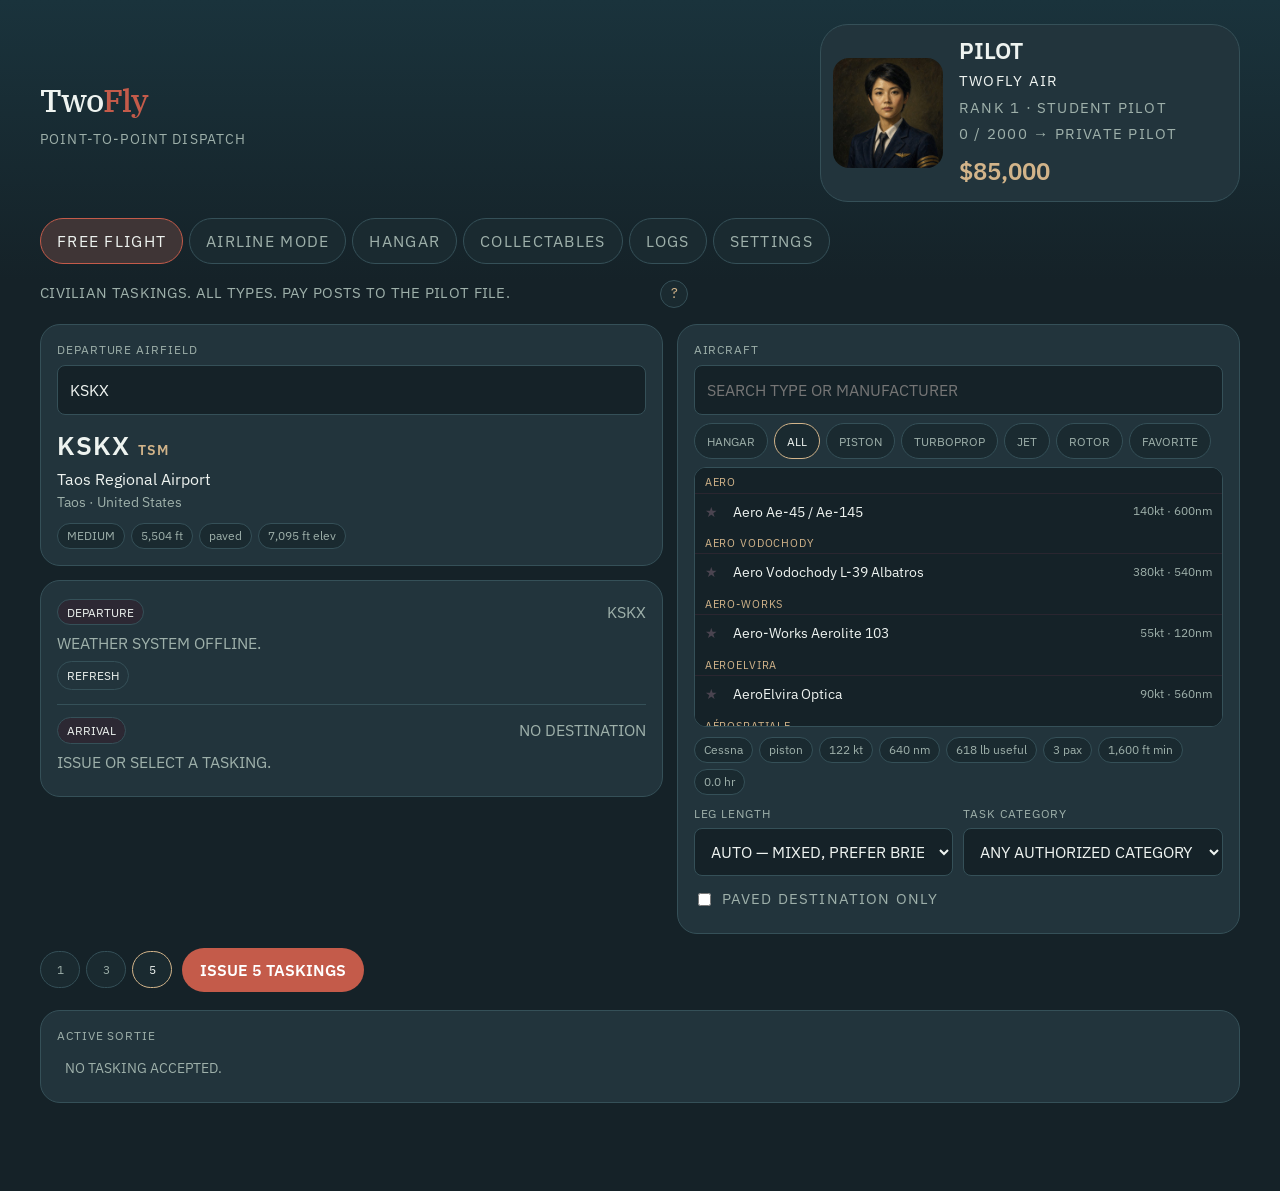
==== public/twofly/index.html @ e211c87e "Export from Grok" ====
<!DOCTYPE html>
<html lang="en">
<head>
  <meta charset="UTF-8" />
  <meta name="viewport" content="width=device-width, initial-scale=1" />
  <title>TwoFly — Dispatch</title>
  <link rel="stylesheet" href="style.css" />
</head>
<body>
  <div class="wrap">
    <header class="top">
      <div class="brand">
        <h1>Two<span>Fly</span></h1>
        <p>POINT-TO-POINT DISPATCH</p>
      </div>
      <div id="pilot-chip" class="pilot-chip"></div>
    </header>

    <nav class="tabs" id="tabs">
      <button type="button" data-tab="desk" class="on">FREE FLIGHT</button>
      <button type="button" data-tab="line">AIRLINE MODE</button>
      <button type="button" data-tab="hangar">HANGAR</button>
      <button type="button" data-tab="book">COLLECTABLES</button>
      <button type="button" data-tab="log">LOGS</button>
      <button type="button" data-tab="set">SETTINGS</button>
    </nav>

    <div id="view-desk">
    <p class="tab-blurb" id="desk-blurb">
      <span class="blurb-short" id="desk-blurb-short">CIVILIAN TASKINGS. ALL TYPES. PAY POSTS TO THE PILOT FILE.</span>
      <button type="button" class="blurb-more" aria-label="More" aria-expanded="false">?</button>
      <span class="blurb-long" hidden id="desk-blurb-long">FREE FLIGHT ISSUES CIVILIAN TASKINGS FROM ANY AIRFIELD. EVERY TYPE ON FILE IS ELIGIBLE. COMPLETED SORTIES POST PAY TO THE PILOT FILE. RANK LOCKS AND HANGAR OWNERSHIP DO NOT APPLY.</span>
    </p>
    <div class="grid">
      <div class="desk-col">
      <section class="panel">
        <label for="dep-input">DEPARTURE AIRFIELD</label>
        <div class="dep-search">
          <input id="dep-input" type="text" placeholder="ICAO, IATA, NAME, CITY" autocomplete="off" spellcheck="false" />
          <div id="suggest" hidden></div>
        </div>
        <div id="home-row" class="home-row">
          <button type="button" id="go-home" class="ghost tiny">HOME</button>
          <button type="button" id="set-home" class="ghost tiny">SET HOME</button>
          <span id="home-meta" class="muted">NO HOME FIELD SET</span>
        </div>
        <div id="dep-card"></div>
      </section>

      <section class="panel" id="wx">
        <div class="wx-stack">
          <div class="wx-slot">
            <div class="daily-top">
              <span class="tag">DEPARTURE</span>
              <span class="muted" id="wx-meta">SELECT AIRFIELD</span>
            </div>
            <div id="wx-body"><p class="muted">NO AIRFIELD SELECTED.</p></div>
          </div>
          <div class="wx-slot">
            <div class="daily-top">
              <span class="tag">ARRIVAL</span>
              <span class="muted" id="wx-arr-meta">NO DESTINATION</span>
            </div>
            <div id="wx-arr-body"><p class="muted">ISSUE OR SELECT A TASKING.</p></div>
          </div>
        </div>
      </section>
      </div>

      <section class="panel">
        <label for="ac-search">AIRCRAFT</label>
        <input id="ac-search" type="text" placeholder="SEARCH TYPE OR MANUFACTURER" autocomplete="off" />
        <div id="ac-filters" class="filters">
          <button type="button" data-filter="hangar">HANGAR</button>
          <button type="button" data-filter="all" class="on">ALL</button>
          <button type="button" data-filter="piston">PISTON</button>
          <button type="button" data-filter="turboprop">TURBOPROP</button>
          <button type="button" data-filter="jet">JET</button>
          <button type="button" data-filter="helo">ROTOR</button>
          <button type="button" data-filter="owned">FAVORITE</button>
        </div>
        <div id="ac-list" class="ac-list"></div>
        <div id="ac-meta"></div>
        <div class="row">
          <div>
            <label for="hop">LEG LENGTH</label>
            <select id="hop">
              <option value="auto">AUTO — MIXED, PREFER BRIEF</option>
              <option value="brief">BRIEF 18–55 NM (~30 MIN)</option>
              <option value="bush">SHORT FIELD 15–90 NM</option>
              <option value="short">SHORT 70–220 NM</option>
              <option value="medium">MEDIUM 180–520 NM</option>
              <option value="long">LONG 450+ NM</option>
            </select>
          </div>
          <div>
            <label for="type">TASK CATEGORY</label>
            <select id="type"></select>
          </div>
        </div>
        <label class="check"><input id="hard" type="checkbox" /> PAVED DESTINATION ONLY</label>
      </section>
    </div>

    <div class="actions">
      <div class="issue-n filters" id="issue-n">
        <button type="button" data-n="1">1</button>
        <button type="button" data-n="3">3</button>
        <button type="button" data-n="5" class="on">5</button>
      </div>
      <button id="go" type="button">ISSUE 5 TASKINGS</button>
    </div>

    <section class="panel" id="active"></section>

    <div id="missions"></div>
    </div>

    <div id="view-book" hidden>
      <p class="tab-blurb">
        <span class="blurb-short">UNLOCK POSTMARKS AND POSTCARDS BY COMPLETING SORTIES IN PLACE.</span>
        <button type="button" class="blurb-more" aria-label="More" aria-expanded="false">?</button>
        <span class="blurb-long" hidden>COLLECTABLES UNLOCK WHEN A SORTIE IS COMPLETED IN THE REQUIRED PLACE. LANDMARKS REQUIRE A LEG WITHIN 20 NM. CITY POSTCARDS REQUIRE A LEG WITHIN 30 NM. AIRPORT POSTCARDS UNLOCK WHEN THAT FIELD IS USED AS DEPARTURE OR DESTINATION. OPEN AN UNLOCKED ENTRY FOR THE ENCYCLOPEDIA PAGE. CLEAR COLLECTABLES ERASES POSTMARKS ONLY. THE SORTIE LOG IS NOT AFFECTED.</span>
      </p>
      <section class="log-panel">
        <h2>COLLECTABLES
          <button id="clear-book" class="ghost tiny" type="button">CLEAR</button>
        </h2>
        <p id="book-progress" class="album-h"></p>
        <h3 class="album-h" data-fold="landmarks">LANDMARK POSTMARKS <span id="landmark-count" class="muted"></span> · 20 NM</h3>
        <div id="landmark-album" class="album" data-fold-body="landmarks"></div>
        <h3 class="album-h folded" data-fold="cities">CITY POSTCARDS <span id="city-count" class="muted"></span> · 30 NM · 800×600</h3>
        <div id="city-album" class="album album-card folded" data-fold-body="cities"></div>
        <h3 class="album-h folded" data-fold="airports">AIRPORT POSTCARDS <span id="airport-count" class="muted"></span> · FIELD USED · 800×600</h3>
        <div id="airport-album" class="album album-card folded" data-fold-body="airports"></div>
        <h3 class="album-h folded" data-fold="fields">AIRFIELDS</h3>
        <div id="stamps" class="stamps folded" data-fold-body="fields"></div>
      </section>
      <section class="panel">
        <button type="button" class="fold-toggle" id="ach-toggle">ACHIEVEMENTS</button>
        <div id="badges-book" class="badges" hidden></div>
      </section>
    </div>

    <div id="view-hangar" hidden>
      <p class="tab-blurb">
        <span class="blurb-short">FLEET, CREDIT, AND MARKET FOR AIRLINE MODE. CAP 10.</span>
        <button type="button" class="blurb-more" aria-label="More" aria-expanded="false">?</button>
        <span class="blurb-long" hidden>PURCHASE AND SELL AIRCRAFT FOR AIRLINE MODE. FLEET CAPACITY IS 10. TAIL NUMBERS AND MAINTENANCE ARE LOGGED PER AIRFRAME. CREDIT LIMIT RISES WITH CERTIFICATE. WITHDRAW ADDS TO THE PILOT FILE BALANCE. REPAY REDUCES DEBT.</span>
      </p>
      <p class="err" id="hangar-err" hidden></p>
      <section class="panel" id="loan-panel"></section>
      <section class="panel">
        <label id="fleet-label">FLEET 0/10</label>
        <div id="fleet-list" class="fleet"></div>
      </section>
      <section class="panel">
        <label for="mkt-search">AIRCRAFT MARKET</label>
        <input id="mkt-search" type="text" placeholder="SEARCH TYPE OR MANUFACTURER" autocomplete="off" />
        <div id="mkt-filters" class="filters">
          <button type="button" data-mkt="all" class="on">ALL</button>
          <button type="button" data-mkt="piston">PISTON</button>
          <button type="button" data-mkt="turboprop">TURBOPROP</button>
          <button type="button" data-mkt="jet">JET</button>
          <button type="button" data-mkt="helo">ROTOR</button>
        </div>
        <div id="market-list" class="market"></div>
      </section>
    </div>

    <div id="view-log" hidden>
      <p class="tab-blurb">
        <span class="blurb-short">COMPLETED AND ACCEPTED TASKINGS. CLEAR ERASES THE LOG ONLY.</span>
        <button type="button" class="blurb-more" aria-label="More" aria-expanded="false">?</button>
        <span class="blurb-long" hidden>THE SORTIE LOG RECORDS COMPLETED AND ACCEPTED TASKINGS FROM FREE FLIGHT AND AIRLINE MODE. CLEAR ERASES THE LOG ONLY. POSTMARKS AND ENCYCLOPEDIA PAGES ARE NOT AFFECTED.</span>
      </p>
      <section class="log-panel">
        <h2>SORTIE LOG
          <button id="clear-log" class="ghost tiny" type="button">CLEAR</button>
        </h2>
        <div id="pilot-stats" class="pilot-stats"></div>
        <div id="log"></div>
      </section>
    </div>

    <div id="view-set" hidden>
      <p class="tab-blurb">
        <span class="blurb-short">OPERATOR, MONEY, RANK LOCKS, CURRENCY, HOME FIELD.</span>
        <button type="button" class="blurb-more" aria-label="More" aria-expanded="false">?</button>
        <span class="blurb-long" hidden>OPERATOR IDENTITY IS LOCAL TO THIS INSTALLATION. MONEY AWARDS CONTROL PAY AND MARKET PRICES. RANK LOCKS RESTRICT AIRLINE CLASSES. CURRENCY CONVERTS DISPLAYED PRICES ONLY. AIRLINE HOME FIELD IS THE BASE USED BY THE HOME BUTTON.</span>
      </p>
      <section class="panel">
        <label>OPERATOR</label>
        <div class="row">
          <div>
            <label for="pilot-name">PILOT NAME</label>
            <input id="pilot-name" type="text" maxlength="32" autocomplete="off" />
          </div>
          <div>
            <label for="airline-name">AIRLINE NAME</label>
            <input id="airline-name" type="text" maxlength="32" autocomplete="off" />
            <label class="check"><input id="show-airline" type="checkbox" /> SHOW AIRLINE ON PILOT FILE</label>
          </div>
        </div>
        <label class="pad-top">PILOT PHOTO</label>
        <div id="icon-picks" class="icon-picks"></div>
        <label class="file-btn">UPLOAD PHOTO
          <input id="icon-file" type="file" accept="image/*" />
        </label>
      </section>
      <section class="panel">
        <label>DISPATCH SETTINGS</label>
        <label class="check"><input id="set-money" type="checkbox" /> AWARD MONEY</label>
        <label class="check"><input id="set-locks" type="checkbox" /> ENFORCE RANK LOCKS ON AIRLINE AIRCRAFT</label>
        <label for="set-ccy" class="pad-top">CURRENCY</label>
        <select id="set-ccy"></select>
        <label for="home-input" class="pad-top">AIRLINE HOME FIELD</label>
        <div class="dep-search">
          <input id="home-input" type="text" placeholder="ICAO, IATA, NAME, CITY" autocomplete="off" spellcheck="false" />
          <div id="home-suggest" hidden></div>
        </div>
        <p class="muted" id="home-set-meta">USED BY THE HOME BUTTON IN AIRLINE MODE.</p>
      </section>
      <section class="panel">
        <label>ABOUT</label>
        <p class="muted">TWOFY · MIT LICENSE · 2026</p>
        <p class="muted">DESIGNED AND DIRECTED BY THE AUTHOR. SOFTWARE IMPLEMENTATION WITH GROK (XAI). FREEWARE. NOT AFFILIATED WITH MICROSOFT OR ASOBO STUDIO.</p>
      </section>
    </div>
  </div>

  <div id="confirm" class="pedia" hidden>
    <div class="pedia-sheet">
      <p class="pedia-kicker">CONFIRM</p>
      <h2 id="confirm-title">CLEAR SORTIE LOG</h2>
      <p id="confirm-copy">THIS ERASES THE SORTIE LOG ON THIS INSTALLATION. COLLECTABLES ARE NOT AFFECTED. THE ACTIVE SORTIE IS NOT CLEARED.</p>
      <footer class="job-foot">
        <button type="button" class="sheet-yes" id="confirm-yes">CLEAR</button>
        <button type="button" class="sheet-no" id="confirm-no">CANCEL</button>
      </footer>
    </div>
  </div>

  <div id="pedia" class="pedia" hidden>
    <div class="pedia-sheet">
      <button type="button" class="ghost tiny" id="pedia-close">CLOSE</button>
      <div id="pedia-body"></div>
    </div>
  </div>
  <script src="airports.js"></script>
  <script src="aircraft.js"></script>
  <script src="landmarks.js"></script>
  <script src="cities.js"></script>
  <script src="ports.js"></script>
  <script src="pedia-copy.js"></script>
  <script src="app.js"></script>
</body>
</html>
---- public/twofly/style.css ----
@font-face {
  font-family: "IBM Plex Sans";
  src: url("fonts/IBMPlexSans-Regular.woff2") format("woff2");
  font-weight: 400;
  font-style: normal;
  font-display: swap;
}
@font-face {
  font-family: "IBM Plex Sans";
  src: url("fonts/IBMPlexSans-SemiBold.woff2") format("woff2");
  font-weight: 600;
  font-style: normal;
  font-display: swap;
}
@font-face {
  font-family: "IBM Plex Serif";
  src: url("fonts/IBMPlexSerif-Medium.woff2") format("woff2");
  font-weight: 500;
  font-style: normal;
  font-display: swap;
}
@font-face {
  font-family: "IBM Plex Mono";
  src: url("fonts/IBMPlexMono-Regular.woff2") format("woff2");
  font-weight: 400;
  font-style: normal;
  font-display: swap;
}
:root {
  --bg: #152228;
  --bg2: #1c2c33;
  --card: #22343c;
  --ink: #eef3f0;
  --muted: #9eb0aa;
  --line: #355058;
  --accent: #c45b4a;
  --accent2: #d2b48a;
  --ok: #7ea37a;
  --chip: #1a2a30;
  --shadow: 0 10px 28px rgba(8, 16, 18, .35);
  --radius-sm: 8px;
  --radius-md: 12px;
  --radius-lg: 20px;
  --space-2: 8px;
  --space-3: 12px;
  --space-4: 16px;
  --space-5: 24px;
  --motion-quick: 150ms;
  --ease-out: cubic-bezier(0.23, 1, 0.32, 1);
  font-family: "IBM Plex Sans", "Source Sans 3", "Segoe UI", sans-serif;
}
* { box-sizing: border-box; }
html, body { margin: 0; background: var(--bg); color: var(--ink); }
body {
  min-height: 100vh;
  background:
    linear-gradient(180deg, #1a333c 0%, var(--bg) 280px);
  color: var(--ink);
  line-height: 1.5;
}
.wrap { max-width: 1240px; margin: 0 auto; padding: 24px 20px 72px; }
header.top {
  display: flex; justify-content: space-between; gap: 20px; align-items: center;
  margin-bottom: 16px; flex-wrap: wrap;
}
.brand h1 {
  font-family: "IBM Plex Serif", Georgia, serif;
  font-weight: 500; font-size: 2rem; margin: 0 0 4px;
  letter-spacing: -0.03em;
}
.brand h1 span { color: var(--accent); }
.brand p { margin: 0; color: var(--muted); font-size: .9rem; letter-spacing: .08em; }
.brand .tiny { font-size: .78rem; opacity: .85; letter-spacing: .04em; }

.panel {
  background: var(--card);
  border: 1px solid var(--line);
  border-radius: var(--radius-lg);
  padding: var(--space-4);
}
.grid {
  display: grid;
  grid-template-columns: 1.05fr .95fr;
  gap: 14px;
  margin-bottom: 14px;
  align-items: start;
}
.desk-col { display: grid; gap: 14px; }
@media (max-width: 820px) { .grid { grid-template-columns: 1fr; } }

label { display: block; font-size: .72rem; letter-spacing: .08em; text-transform: uppercase; color: var(--muted); margin-bottom: 6px; }
input[type="text"], select {
  width: 100%;
  background: var(--bg);
  color: var(--ink);
  border: 1px solid var(--line);
  border-radius: var(--radius-sm);
  padding: 12px 12px;
  font: inherit;
  min-height: 44px;
}
input:focus, select:focus { outline: 2px solid color-mix(in srgb, var(--accent2) 50%, transparent); border-color: var(--accent2); }
.row { display: grid; grid-template-columns: 1fr 1fr; gap: 10px; margin-top: 10px; }
.check { display: flex; align-items: center; gap: 8px; margin-top: 12px; color: var(--muted); font-size: .92rem; }
.dep-search { position: relative; }
.home-row {
  display: none;
  align-items: center;
  gap: 8px;
  margin-top: 8px;
  flex-wrap: wrap;
}
body.mode-airline .home-row { display: flex; }
.home-row .muted { font-size: .8rem; }
#suggest {
  position: absolute; left: 0; right: 0; top: calc(100% + 4px);
  background: var(--card); border: 1px solid var(--line); border-radius: var(--radius-md);
  overflow: hidden; z-index: 5; max-height: 280px; overflow-y: auto;
}
#suggest button {
  display: block; width: 100%; text-align: left; background: none; border: 0;
  color: var(--ink); padding: 8px 12px; font: inherit; cursor: pointer;
}
#suggest button span { color: var(--muted); font-size: .85rem; }
#suggest button:hover, #home-suggest button:hover { background: var(--bg2); }

#home-suggest {
  position: absolute; left: 0; right: 0; top: calc(100% + 4px);
  background: var(--card); border: 1px solid var(--line); border-radius: var(--radius-md);
  z-index: 20; max-height: 240px; overflow: auto;
}
#home-suggest button {
  display: block; width: 100%; text-align: left; background: none; border: 0;
  color: var(--ink); padding: 8px 12px; font: inherit; cursor: pointer;
}

#dep-card { margin-top: 12px; }
#dep-card .icao { font-size: 1.6rem; font-weight: 600; letter-spacing: .04em; }
#dep-card .icao small { margin-left: 8px; color: var(--accent2); font-size: .9rem; }
#dep-card .name { margin-top: 2px; }
#dep-card .sub { color: var(--muted); font-size: .9rem; }
.filters { display: flex; flex-wrap: wrap; gap: 6px; margin: 8px 0; }
.filters button {
  background: var(--chip); color: var(--muted); border: 1px solid var(--line);
  border-radius: 999px; padding: 8px 12px; font: inherit; font-size: .78rem; cursor: pointer;
  min-height: 36px;
}
.filters button.on { color: var(--ink); border-color: var(--accent2); }
.ac-list {
  max-height: 260px; overflow-y: auto; margin-top: 6px;
  border: 1px solid var(--line); border-radius: var(--radius-md); background: var(--bg);
}
.ac-group {
  padding: 6px 10px 2px; font-size: .68rem; letter-spacing: .08em;
  text-transform: uppercase; color: var(--accent2); position: sticky; top: 0;
  background: var(--bg);
}
.ac-row {
  display: grid; grid-template-columns: 22px 1fr auto; gap: 6px; align-items: center;
  width: 100%; text-align: left; background: none; border: 0; border-top: 1px solid #2a2630;
  color: var(--ink); padding: 7px 10px; font: inherit; cursor: pointer;
}
.ac-row:hover { background: var(--bg2); }
.ac-row.on { background: color-mix(in srgb, var(--accent) 16%, var(--bg)); }
.ac-star { color: #4a4450; font-size: .9rem; }
.ac-star.mine { color: var(--accent2); }
.ac-name { font-size: .9rem; }
.ac-spec { color: var(--muted); font-size: .75rem; }
.chips, #ac-meta { display: flex; flex-wrap: wrap; gap: 6px; margin-top: 10px; }
.chips span, #ac-meta span, .notes span {
  background: var(--chip); border: 1px solid var(--line);
  border-radius: 999px; padding: 3px 9px; font-size: .75rem; color: var(--muted);
}

.actions { display: flex; gap: 10px; align-items: center; margin: 8px 0 18px; }
button#go, button.primary {
  background: var(--accent); color: #fff; border: 0; border-radius: 999px;
  padding: 10px 18px; font: inherit; cursor: pointer; font-weight: 600;
}
button#go:hover { filter: brightness(1.08); }
button.ghost {
  background: transparent; color: var(--ink); border: 1px solid var(--line);
  border-radius: 999px; padding: 7px 12px; font: inherit; cursor: pointer;
}
button.ghost.tiny { padding: 4px 9px; font-size: .78rem; }

#missions { display: grid; gap: 12px; }
.job {
  background: var(--card); border: 1px solid var(--line); border-radius: 16px;
  padding: 14px 16px; box-shadow: var(--shadow);
}
.job header { display: flex; justify-content: space-between; align-items: center; }
.pay { font-variant-numeric: tabular-nums; color: var(--accent2); font-weight: 600; }
.tag {
  font-size: .78rem; padding: 3px 9px; border-radius: 999px;
  background: #2c2833; border: 1px solid var(--line);
}
.tag-cargo { background: #2b2830; }
.tag-pax { background: #24303a; }
.tag-express { background: #33282a; }
.tag-vip { background: #332e22; }
.tag-tourist { background: #24332c; }
.tag-medevac { background: #32242a; }
.tag-bush { background: #2c3024; }
.route {
  display: grid; grid-template-columns: 1fr auto 1fr; gap: 8px;
  align-items: center; margin: 12px 0 8px;
}
.route b { display: block; font-size: 1.15rem; letter-spacing: .04em; }
.route span { color: var(--muted); font-size: .85rem; }
.arrow { color: var(--accent); font-size: 1.4rem; }
.stats { display: flex; flex-wrap: wrap; gap: 8px 14px; color: var(--muted); font-size: .88rem; }
.brief { line-height: 1.45; margin: 10px 0 8px; }
.notes { display: flex; flex-wrap: wrap; gap: 6px; }
.job footer, .job-foot { display: flex; gap: 8px; margin-top: 12px; flex-wrap: wrap; align-items: center; }
.fpm-lab { color: var(--muted); font-size: .8rem; display: flex; align-items: center; gap: 6px; }
.fpm-lab input {
  width: 78px; background: var(--bg); color: var(--ink); border: 1px solid var(--line);
  border-radius: 8px; padding: 5px 7px; font: inherit;
}
button.primary.tiny { background: var(--accent); color: #fff; border: 0; border-radius: 999px; padding: 6px 12px; font: inherit; cursor: pointer; }
.pilot-stats { display: flex; flex-wrap: wrap; gap: 8px; margin-bottom: 10px; }
.pilot-stats span {
  background: var(--chip); border: 1px solid var(--line); border-radius: 999px;
  padding: 4px 10px; font-size: .8rem; color: var(--muted);
}
.stamps { display: flex; flex-wrap: wrap; gap: 6px; margin-bottom: 12px; }
.stamp {
  font-family: "IBM Plex Mono", ui-monospace, monospace;
  font-size: .75rem; letter-spacing: .04em;
  border: 1px dashed var(--accent2); color: var(--accent2);
  padding: 2px 7px; border-radius: 4px;
}

.empty { color: var(--muted); padding: 18px 8px; }
.empty.tiny { padding: 8px; font-size: .85rem; }
.log-panel { margin-top: 28px; }
.log-panel h2 { font-size: 1rem; font-weight: 500; margin: 0 0 8px; color: var(--muted); }
.log-row {
  display: flex; justify-content: space-between; gap: 10px; align-items: center;
  border-top: 1px solid var(--line); padding: 8px 0;
}
.log-row span { display: block; color: var(--muted); font-size: .8rem; }
.muted { color: var(--muted); }
code { font-family: "IBM Plex Mono", ui-monospace, monospace; font-size: .85em; }
.badges { display: flex; flex-wrap: wrap; gap: 6px; }
.badge {
  font-size: .75rem; padding: 3px 8px; border-radius: 999px;
  border: 1px solid var(--line); color: #5c5662; background: var(--chip);
}
.badge.have { color: var(--accent2); border-color: var(--accent2); }
.daily-top { display: flex; justify-content: space-between; align-items: center; margin-bottom: 6px; }
#wx p { margin: 6px 0; }
.wx-from { color: var(--muted); font-size: .8rem; letter-spacing: .06em; }
.wx-grid {
  display: grid;
  grid-template-columns: repeat(auto-fill, minmax(140px, 1fr));
  gap: 10px 14px;
  margin: 10px 0 12px;
}
.wx-grid span { display: block; font-size: .68rem; letter-spacing: .1em; color: var(--muted); }
.wx-grid b { font-size: .95rem; font-weight: 600; }
.wx-raw {
  white-space: pre-wrap;
  word-break: break-word;
  font-family: "IBM Plex Mono", ui-monospace, monospace;
  font-size: .78rem;
  color: var(--muted);
  background: var(--chip);
  border: 1px solid var(--line);
  border-radius: 8px;
  padding: 8px 10px;
  margin: 0 0 10px;
}
.wx-cat.cat-VFR { color: #6ecf8e; }
.wx-cat.cat-MVFR { color: #6ea8ff; }
.wx-cat.cat-IFR { color: #e6c35c; }
.wx-cat.cat-LIFR { color: #e07a7a; }
.xp-track { margin-top: 8px; height: 6px; width: min(280px, 100%); background: #2a2630; border-radius: 99px; overflow: hidden; }
#xp-bar { height: 100%; width: 0; background: var(--accent2); }

.album-h { font-size: .85rem; font-weight: 500; color: var(--muted); margin: 16px 0 8px; }
.album {
  display: grid;
  grid-template-columns: repeat(auto-fill, minmax(72px, 1fr));
  gap: 8px;
}
button.post {
  appearance: none; cursor: pointer;
  background: #1b181d; color: #5a5560;
  border: 1px dashed #3a343c;
  border-radius: 3px;
  padding: 8px 4px 6px;
  text-align: center;
  min-height: 62px;
  font: inherit;
}
button.post .post-code { display: block; font-family: "IBM Plex Mono", ui-monospace, monospace; font-size: .95rem; letter-spacing: .08em; }
button.post .post-name { display: block; font-size: .62rem; line-height: 1.2; margin-top: 2px; }
button.post.on {
  background: #2a2218;
  color: #e8d7b4;
  border: 2px dotted #c4a46a;
  box-shadow: inset 0 0 0 2px #1b181d;
}
button.post.aim { outline: 1px solid var(--accent); }

button[disabled] { opacity: .4; pointer-events: none; }
#active { margin: 16px 0; }
#active .job.on { border-color: var(--accent2); }

.pedia {
  position: fixed; inset: 0; background: rgba(8,6,10,.72);
  display: flex; align-items: center; justify-content: center;
  padding: 24px; z-index: 40;
}
.pedia[hidden] { display: none !important; }
.pedia-sheet {
  background: #f3ead7; color: #2a2218;
  width: min(720px, 100%);
  max-height: 92vh; overflow: auto;
  padding: 22px 24px 28px;
  border: 8px double #8a6a3a;
  box-shadow: var(--shadow);
}
.pedia-sheet h2 { font-family: "IBM Plex Serif", Georgia, serif; margin: 4px 0 12px; }
.pedia-kicker { letter-spacing: .14em; font-size: .72rem; color: #7a5a32; margin: 0; }
.pedia-plate { margin: 0 0 14px; }
.pedia-plate img { width: 100%; height: auto; max-height: none; object-fit: contain; border: 1px solid #c4a46a; display: block; background: #1a1612; }
.pedia-plate.card img { width: 100%; height: auto; object-fit: contain; }
.pedia-plate figcaption { font-size: .7rem; letter-spacing: .12em; color: #7a5a32; margin-top: 4px; }
.pedia-extract { line-height: 1.55; font-size: .95rem; }
#pedia-close { float: right; color: #2a2218; border-color: #8a6a3a; }

.pedia-stamp { border: 4px double #8a6a3a; padding: 18px 12px; text-align: center; letter-spacing: .16em; font-family: "IBM Plex Serif", Georgia, serif; margin: 0 0 14px; background: #efe4c8; }

.sheet-yes, .sheet-no {
  font: inherit; cursor: pointer; border-radius: 999px;
  padding: 8px 16px; font-weight: 700; letter-spacing: .06em;
}
.sheet-yes { background: #7a2e24; color: #fff8ee; border: 0; }
.sheet-no { background: #efe4c8; color: #2a2218; border: 2px solid #2a2218; }
#active .job-foot button { min-width: 7rem; }


.tabs { display:flex; flex-wrap: wrap; gap: 6px; margin: 0 0 16px; }
.tabs button {
  appearance:none; cursor:pointer; font:inherit; letter-spacing:.08em;
  background: var(--chip); color:var(--muted); border:1px solid var(--line);
  border-radius:999px; padding:10px 16px; min-height: 44px;
  transition: color var(--motion-quick) var(--ease-out), border-color var(--motion-quick) var(--ease-out), background var(--motion-quick) var(--ease-out);
}
.tabs button.on { color:var(--ink); border-color:var(--accent); background: color-mix(in srgb, var(--accent) 22%, var(--chip)); }
button.post { position:relative; overflow:hidden; }
button.post img.post-art {
  position:absolute; inset:0; width:100%; height:100%; object-fit:cover;
}
button.post.on img.post-art + .post-code,
button.post.on img.post-art + .post-code + .post-name { position:relative; z-index:1; text-shadow:0 1px 2px #000; }
.album-card { grid-template-columns: repeat(auto-fill, minmax(140px, 1fr)); }
button.post.postcard { min-height: 96px; aspect-ratio: 4 / 3; padding: 0; }
button.post.postcard .post-code, button.post.postcard .post-name {
  position:relative; z-index:1; background:rgba(12,10,12,.45);
}
.pedia-meta, .pedia-fact { font-size:.9rem; line-height:1.45; }
.pedia-fact { margin-top:10px; }


.badge { position: relative; }
.badge .tip {
  position: absolute; left: 50%; bottom: calc(100% + 8px); transform: translateX(-50%);
  width: max(180px, 100%);
  background: #f3ead7; color: #2a2218; border: 1px solid #8a6a3a;
  padding: 8px 10px; font-size: .75rem; font-style: normal; line-height: 1.35;
  letter-spacing: 0; text-transform: none; z-index: 20;
  opacity: 0; pointer-events: none;
  transition: opacity .15s linear 2s;
}
.badge:hover .tip { opacity: 1; }

.pilot-chip {
  display: flex; align-items: center; gap: 16px;
  background: var(--card); border: 1px solid var(--line);
  border-radius: 28px; padding: 12px 22px 12px 12px;
  min-width: min(420px, 100%);
}
.chip-face {
  width: 110px; height: 110px; border-radius: 16px;
  background: var(--chip); color: var(--accent2);
  display: grid; place-items: center; overflow: hidden; flex-shrink: 0;
}
.chip-face svg { width: 64px; height: 64px; }
.chip-face img { width: 100%; height: 100%; object-fit: cover; }
.chip-meta { flex: 1; min-width: 0; }
.chip-meta b { display: block; font-size: 1.45rem; font-weight: 600; line-height: 1.2; }
.chip-meta span { display: block; color: var(--muted); font-size: .95rem; letter-spacing: .08em; margin-top: 4px; }
.chip-line { color: var(--ink) !important; letter-spacing: .06em; }
.chip-cash { font-weight: 600; color: var(--accent2); font-size: 1.5rem; margin-top: 8px; font-variant-numeric: tabular-nums; }
.icon-picks { display: flex; flex-wrap: wrap; gap: 10px; margin: 8px 0 12px; }
.icon-pick {
  width: 88px; height: 88px; border-radius: 16px; cursor: pointer;
  background: var(--bg); color: var(--muted); border: 1px solid var(--line);
  display: grid; place-items: center; padding: 0;
}
.icon-pick svg { width: 40px; height: 40px; }
.icon-pick.on { color: var(--accent2); border-color: var(--accent2); }
.icon-pick img { width: 100%; height: 100%; object-fit: cover; border-radius: 9px; display: block; }
.file-btn {
  display: inline-block; cursor: pointer;
  border: 1px dashed var(--line); border-radius: 999px;
  padding: 8px 14px; font-size: .78rem; letter-spacing: .08em;
}
.file-btn input { display: none; }
.pad-top { margin-top: 14px; }
.xp-track.wide { width: 100%; margin: 8px 0; }
.xp-track.wide > div { height: 100%; background: var(--accent2); }
.fleet, .market { display: flex; flex-direction: column; gap: 8px; margin-top: 8px; max-height: 420px; overflow: auto; }
.fleet-row {
  display: flex; justify-content: space-between; gap: 10px; align-items: center;
  border: 1px solid var(--line); border-radius: 12px; padding: 10px 12px; background: var(--bg);
}
.fleet-row span { display: block; font-size: .78rem; }
.fleet-act { display: flex; gap: 6px; flex-wrap: wrap; justify-content: flex-end; }
.fleet-act button.tiny {
  background: var(--chip); color: var(--ink); border: 1px solid var(--line);
  border-radius: 999px; padding: 6px 10px; font: inherit; font-size: .75rem; cursor: pointer;
}
.ac-row.locked { opacity: .45; }
button:not(:disabled), [role="button"]:not(:disabled) { cursor: pointer; }
@media (prefers-reduced-motion: reduce) {
  * { transition: none !important; }
}
.tail-lab { display: flex; align-items: center; gap: 8px; margin-top: 8px; font-size: .68rem; letter-spacing: .08em; color: var(--muted); }
.tail-in {
  width: 120px; min-height: 36px; padding: 6px 8px;
  background: var(--bg); color: var(--ink); border: 1px solid var(--line);
  border-radius: var(--radius-sm); font: inherit; letter-spacing: .06em;
}
.svc-due { color: var(--accent); font-weight: 600; letter-spacing: .06em; }
.tab-blurb {
  margin: 0 0 16px;
  color: var(--muted);
  font-size: .92rem;
  line-height: 1.45;
  letter-spacing: .02em;
  max-width: 72ch;
  display: flex;
  flex-wrap: wrap;
  align-items: baseline;
  gap: 8px 10px;
}
.blurb-short { flex: 1 1 auto; }
.blurb-long { flex: 1 1 100%; margin: 0; }
.blurb-more {
  width: 28px; height: 28px; min-height: 28px; padding: 0;
  border-radius: 50%;
  background: var(--chip);
  color: var(--accent2);
  border: 1px solid var(--line);
  font: inherit;
  font-size: .85rem;
  cursor: pointer;
  flex: 0 0 auto;
}
.blurb-more[aria-expanded="true"] { border-color: var(--accent2); }
.wx-stack { display: grid; gap: 14px; }
.wx-slot { padding-top: 2px; }
.wx-slot + .wx-slot { border-top: 1px solid var(--line); padding-top: 12px; }
.wx-slot .wx-grid { margin: 6px 0 8px; gap: 6px 12px; }
.wx-slot .wx-raw { margin: 0 0 8px; max-height: 4.2em; overflow: auto; }
.icao-jump {
  background: none; border: 0; padding: 0; font: inherit; font-weight: 700;
  color: var(--ink); cursor: pointer; letter-spacing: .04em;
}
.icao-jump:hover { color: var(--accent2); text-decoration: underline; }
.album-h[data-fold] { cursor: pointer; user-select: none; }
.album-h[data-fold]::before { content: "▾ "; color: var(--accent2); }
.album-h.folded[data-fold]::before { content: "▸ "; }
.album.folded, .stamps.folded { display: none; }
.fold-toggle {
  width: 100%; text-align: left;
  background: none; border: 0; color: var(--muted);
  font: inherit; font-size: .72rem; letter-spacing: .08em;
  text-transform: uppercase; cursor: pointer; padding: 0;
}
.fold-toggle.on { color: var(--accent2); }
.issue-n { margin: 0; }
.issue-n button { min-width: 40px; }
.price-ok { color: #8fca86; font-weight: 600; }
.price-no { color: #e07a72; font-weight: 600; }
.lock-rank { color: #e0a04a; font-weight: 600; letter-spacing: .06em; }
body.mode-airline #ac-filters { display: none; }
body.mode-airline #ac-search,
body.mode-airline label[for="ac-search"] { display: none; }
.loan-acts {
  display: grid;
  grid-template-columns: 1fr 1fr;
  gap: 8px;
  margin-top: 12px;
}
.loan-acts button {
  min-height: 44px;
  background: var(--chip);
  color: var(--ink);
  border: 1px solid var(--line);
  border-radius: 10px;
  font: inherit;
  font-size: .78rem;
  letter-spacing: .08em;
  cursor: pointer;
}
.loan-acts button:hover { border-color: var(--accent2); }
#view-log .log-panel { margin-top: 0; }
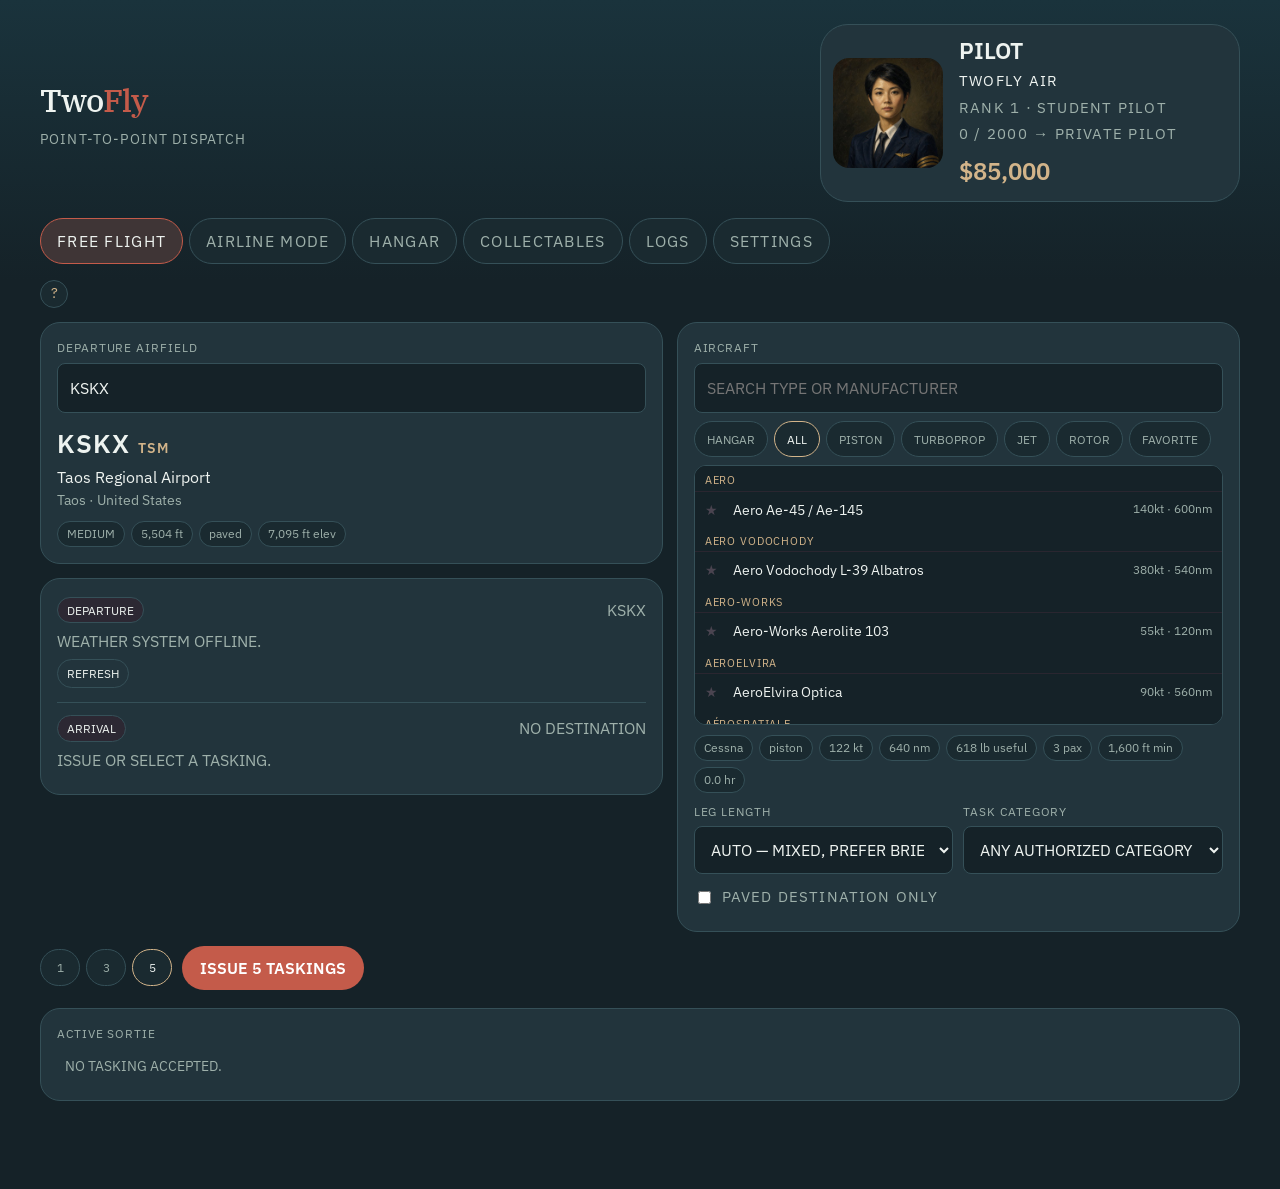
==== commit d6d49bf2: "Export from Grok" ====
--- a/public/twofly/index.html
+++ b/public/twofly/index.html
@@ -27,8 +27,7 @@
 
     <div id="view-desk">
     <p class="tab-blurb" id="desk-blurb">
-      <span class="blurb-short" id="desk-blurb-short">CIVILIAN TASKINGS. ALL TYPES. PAY POSTS TO THE PILOT FILE.</span>
-      <button type="button" class="blurb-more" aria-label="More" aria-expanded="false">?</button>
+      <button type="button" class="blurb-more" aria-label="Help" aria-expanded="false">?</button>
       <span class="blurb-long" hidden id="desk-blurb-long">FREE FLIGHT ISSUES CIVILIAN TASKINGS FROM ANY AIRFIELD. EVERY TYPE ON FILE IS ELIGIBLE. COMPLETED SORTIES POST PAY TO THE PILOT FILE. RANK LOCKS AND HANGAR OWNERSHIP DO NOT APPLY.</span>
     </p>
     <div class="grid">
@@ -118,8 +117,7 @@
 
     <div id="view-book" hidden>
       <p class="tab-blurb">
-        <span class="blurb-short">UNLOCK POSTMARKS AND POSTCARDS BY COMPLETING SORTIES IN PLACE.</span>
-        <button type="button" class="blurb-more" aria-label="More" aria-expanded="false">?</button>
+        <button type="button" class="blurb-more" aria-label="Help" aria-expanded="false">?</button>
         <span class="blurb-long" hidden>COLLECTABLES UNLOCK WHEN A SORTIE IS COMPLETED IN THE REQUIRED PLACE. LANDMARKS REQUIRE A LEG WITHIN 20 NM. CITY POSTCARDS REQUIRE A LEG WITHIN 30 NM. AIRPORT POSTCARDS UNLOCK WHEN THAT FIELD IS USED AS DEPARTURE OR DESTINATION. OPEN AN UNLOCKED ENTRY FOR THE ENCYCLOPEDIA PAGE. CLEAR COLLECTABLES ERASES POSTMARKS ONLY. THE SORTIE LOG IS NOT AFFECTED.</span>
       </p>
       <section class="log-panel">
@@ -144,8 +142,7 @@
 
     <div id="view-hangar" hidden>
       <p class="tab-blurb">
-        <span class="blurb-short">FLEET, CREDIT, AND MARKET FOR AIRLINE MODE. CAP 10.</span>
-        <button type="button" class="blurb-more" aria-label="More" aria-expanded="false">?</button>
+        <button type="button" class="blurb-more" aria-label="Help" aria-expanded="false">?</button>
         <span class="blurb-long" hidden>PURCHASE AND SELL AIRCRAFT FOR AIRLINE MODE. FLEET CAPACITY IS 10. TAIL NUMBERS AND MAINTENANCE ARE LOGGED PER AIRFRAME. CREDIT LIMIT RISES WITH CERTIFICATE. WITHDRAW ADDS TO THE PILOT FILE BALANCE. REPAY REDUCES DEBT.</span>
       </p>
       <p class="err" id="hangar-err" hidden></p>
@@ -170,8 +167,7 @@
 
     <div id="view-log" hidden>
       <p class="tab-blurb">
-        <span class="blurb-short">COMPLETED AND ACCEPTED TASKINGS. CLEAR ERASES THE LOG ONLY.</span>
-        <button type="button" class="blurb-more" aria-label="More" aria-expanded="false">?</button>
+        <button type="button" class="blurb-more" aria-label="Help" aria-expanded="false">?</button>
         <span class="blurb-long" hidden>THE SORTIE LOG RECORDS COMPLETED AND ACCEPTED TASKINGS FROM FREE FLIGHT AND AIRLINE MODE. CLEAR ERASES THE LOG ONLY. POSTMARKS AND ENCYCLOPEDIA PAGES ARE NOT AFFECTED.</span>
       </p>
       <section class="log-panel">
@@ -185,9 +181,8 @@
 
     <div id="view-set" hidden>
       <p class="tab-blurb">
-        <span class="blurb-short">OPERATOR, MONEY, RANK LOCKS, CURRENCY, HOME FIELD.</span>
-        <button type="button" class="blurb-more" aria-label="More" aria-expanded="false">?</button>
-        <span class="blurb-long" hidden>OPERATOR IDENTITY IS LOCAL TO THIS INSTALLATION. MONEY AWARDS CONTROL PAY AND MARKET PRICES. RANK LOCKS RESTRICT AIRLINE CLASSES. CURRENCY CONVERTS DISPLAYED PRICES ONLY. AIRLINE HOME FIELD IS THE BASE USED BY THE HOME BUTTON.</span>
+        <button type="button" class="blurb-more" aria-label="Help" aria-expanded="false">?</button>
+        <span class="blurb-long" hidden>OPERATOR IDENTITY IS LOCAL TO THIS INSTALLATION. MONEY AWARDS CONTROL PAY AND MARKET PRICES. RANK LOCKS RESTRICT AIRLINE CLASSES. CURRENCY CONVERTS DISPLAYED PRICES ONLY. AIRLINE HOME FIELD IS THE BASE USED BY THE HOME BUTTON. CLEAR ALL PROGRESS ERASES THE PILOT FILE, HANGAR, LOG, AND COLLECTABLES.</span>
       </p>
       <section class="panel">
         <label>OPERATOR</label>
@@ -222,9 +217,14 @@
         <p class="muted" id="home-set-meta">USED BY THE HOME BUTTON IN AIRLINE MODE.</p>
       </section>
       <section class="panel">
+        <label>PROGRESS</label>
+        <p class="muted">ERASES THE PILOT FILE, HANGAR, MONEY, XP, SORTIE LOG, AND COLLECTABLES ON THIS INSTALLATION.</p>
+        <button type="button" class="ghost" id="clear-all">CLEAR ALL PROGRESS</button>
+      </section>
+      <section class="panel">
         <label>ABOUT</label>
-        <p class="muted">TWOFY · MIT LICENSE · 2026</p>
-        <p class="muted">DESIGNED AND DIRECTED BY THE AUTHOR. SOFTWARE IMPLEMENTATION WITH GROK (XAI). FREEWARE. NOT AFFILIATED WITH MICROSOFT OR ASOBO STUDIO.</p>
+        <p class="muted">TWOFLY · MIT LICENSE · 2026</p>
+        <p class="muted">DESIGNED AND DIRECTED BY GAMINGLABRADOR5. SOFTWARE IMPLEMENTATION WITH GROK (XAI). FREEWARE. NOT AFFILIATED WITH MICROSOFT OR ASOBO STUDIO.</p>
       </section>
     </div>
   </div>
--- a/public/twofly/style.css
+++ b/public/twofly/style.css
@@ -438,16 +438,16 @@
 }
 .svc-due { color: var(--accent); font-weight: 600; letter-spacing: .06em; }
 .tab-blurb {
-  margin: 0 0 16px;
+  margin: 0 0 14px;
   color: var(--muted);
   font-size: .92rem;
   line-height: 1.45;
   letter-spacing: .02em;
   max-width: 72ch;
   display: flex;
-  flex-wrap: wrap;
-  align-items: baseline;
-  gap: 8px 10px;
+  flex-direction: column;
+  align-items: flex-start;
+  gap: 8px;
 }
 .blurb-short { flex: 1 1 auto; }
 .blurb-long { flex: 1 1 100%; margin: 0; }
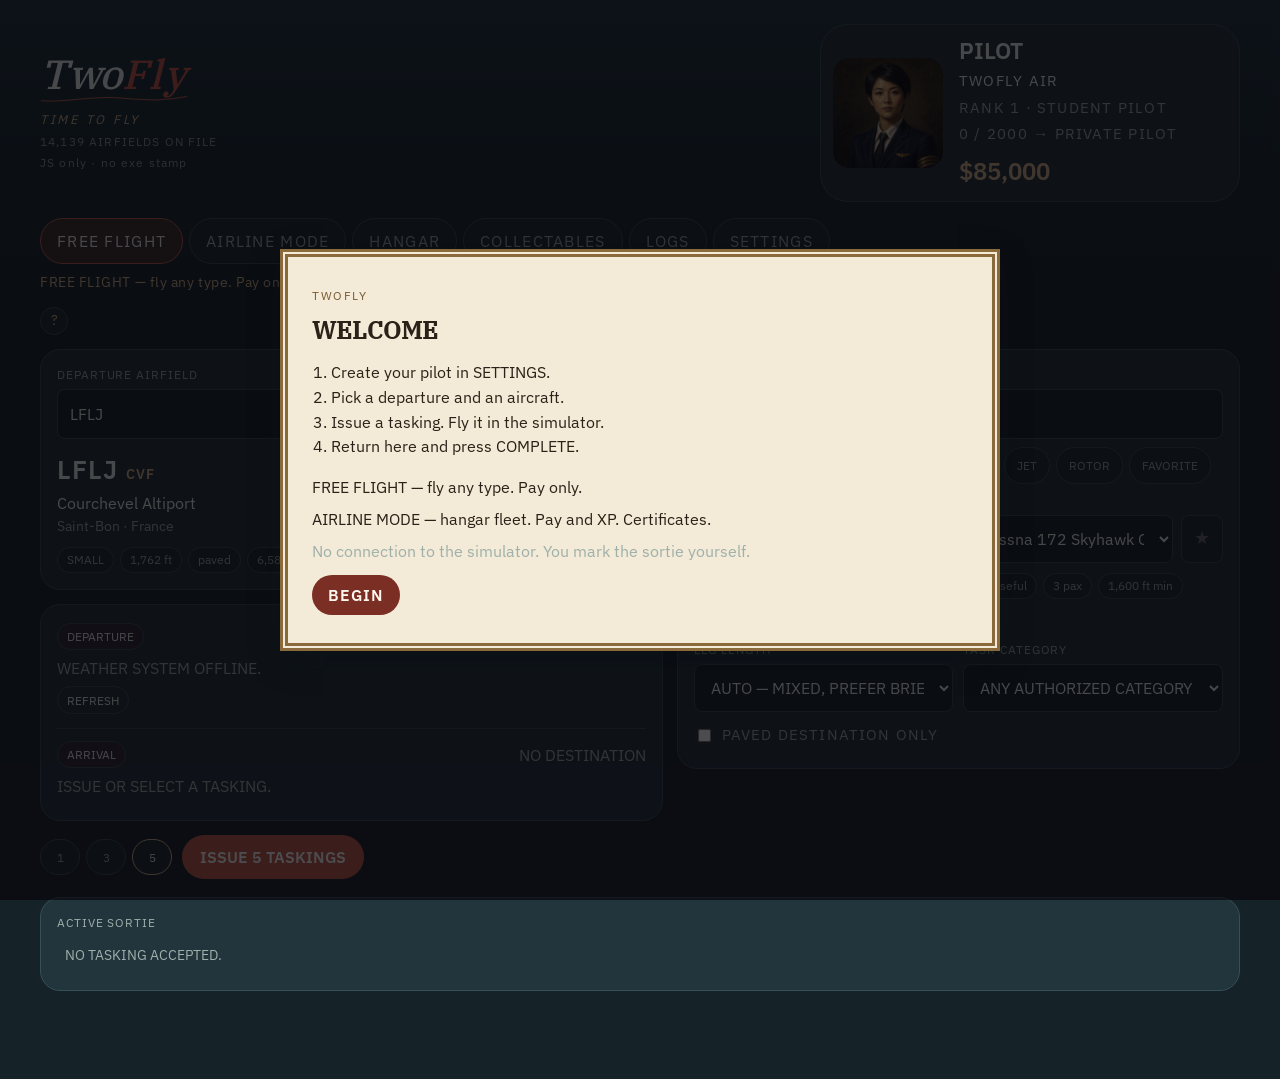
==== commit 48683dae: "Export from Grok" ====
--- a/public/twofly/index.html
+++ b/public/twofly/index.html
@@ -4,14 +4,16 @@
   <meta charset="UTF-8" />
   <meta name="viewport" content="width=device-width, initial-scale=1" />
   <title>TwoFly — Dispatch</title>
-  <link rel="stylesheet" href="style.css" />
+  <link rel="stylesheet" href="style.css?v=1.4.6" />
 </head>
 <body>
   <div class="wrap">
     <header class="top">
       <div class="brand">
-        <h1>Two<span>Fly</span></h1>
-        <p>POINT-TO-POINT DISPATCH</p>
+        <h1 class="logo">Two<span>Fly</span></h1>
+        <p class="motto">TIME TO FLY</p>
+        <p class="tiny" id="field-count"></p>
+        <p class="tiny" id="build-id">waiting for desk…</p>
       </div>
       <div id="pilot-chip" class="pilot-chip"></div>
     </header>
@@ -24,11 +26,12 @@
       <button type="button" data-tab="log">LOGS</button>
       <button type="button" data-tab="set">SETTINGS</button>
     </nav>
+    <p id="mode-line" class="mode-line">FREE FLIGHT — fly any type. Pay only.</p>
 
     <div id="view-desk">
     <p class="tab-blurb" id="desk-blurb">
       <button type="button" class="blurb-more" aria-label="Help" aria-expanded="false">?</button>
-      <span class="blurb-long" hidden id="desk-blurb-long">FREE FLIGHT ISSUES CIVILIAN TASKINGS FROM ANY AIRFIELD. EVERY TYPE ON FILE IS ELIGIBLE. COMPLETED SORTIES POST PAY TO THE PILOT FILE. RANK LOCKS AND HANGAR OWNERSHIP DO NOT APPLY.</span>
+      <span class="blurb-long" hidden id="desk-blurb-long">FREE FLIGHT lets you take civilian taskings from any airfield. Every aircraft type in your files is eligible. Completing a sortie adds the payment to your pilot file. Rank restrictions and hangar ownership do not apply.</span>
     </p>
     <div class="grid">
       <div class="desk-col">
@@ -78,7 +81,19 @@
           <button type="button" data-filter="helo">ROTOR</button>
           <button type="button" data-filter="owned">FAVORITE</button>
         </div>
-        <div id="ac-list" class="ac-list"></div>
+        <div class="row ac-pick">
+          <div>
+            <label for="ac-maker">MANUFACTURER</label>
+            <select id="ac-maker"></select>
+          </div>
+          <div>
+            <label for="ac-select">TYPE</label>
+            <div class="ac-type-row">
+              <select id="ac-select"></select>
+              <button type="button" id="ac-fav" class="ac-fav" title="FAVORITE">★</button>
+            </div>
+          </div>
+        </div>
         <div id="ac-meta"></div>
         <div class="row">
           <div>
@@ -118,7 +133,7 @@
     <div id="view-book" hidden>
       <p class="tab-blurb">
         <button type="button" class="blurb-more" aria-label="Help" aria-expanded="false">?</button>
-        <span class="blurb-long" hidden>COLLECTABLES UNLOCK WHEN A SORTIE IS COMPLETED IN THE REQUIRED PLACE. LANDMARKS REQUIRE A LEG WITHIN 20 NM. CITY POSTCARDS REQUIRE A LEG WITHIN 30 NM. AIRPORT POSTCARDS UNLOCK WHEN THAT FIELD IS USED AS DEPARTURE OR DESTINATION. OPEN AN UNLOCKED ENTRY FOR THE ENCYCLOPEDIA PAGE. CLEAR COLLECTABLES ERASES POSTMARKS ONLY. THE SORTIE LOG IS NOT AFFECTED.</span>
+        <span class="blurb-long" hidden>Collectables unlock when you complete a sortie in the required area. Landmarks require a leg within 20 NM, while city postcards require a leg within 30 NM. Airport postcards unlock when you use that airport as either your departure or destination. Open any unlocked entry to view its encyclopedia page. Clearing your collectables only removes the postmarks and does not affect your sortie log.</span>
       </p>
       <section class="log-panel">
         <h2>COLLECTABLES
@@ -143,7 +158,7 @@
     <div id="view-hangar" hidden>
       <p class="tab-blurb">
         <button type="button" class="blurb-more" aria-label="Help" aria-expanded="false">?</button>
-        <span class="blurb-long" hidden>PURCHASE AND SELL AIRCRAFT FOR AIRLINE MODE. FLEET CAPACITY IS 10. TAIL NUMBERS AND MAINTENANCE ARE LOGGED PER AIRFRAME. CREDIT LIMIT RISES WITH CERTIFICATE. WITHDRAW ADDS TO THE PILOT FILE BALANCE. REPAY REDUCES DEBT.</span>
+        <span class="blurb-long" hidden>Buy and sell aircraft for AIRLINE MODE. Your fleet can hold up to 10 aircraft. Tail numbers and maintenance are tracked separately for each airframe. Your credit limit increases as you earn certificates. Withdrawals are added to your pilot file balance, while repayments reduce your debt.</span>
       </p>
       <p class="err" id="hangar-err" hidden></p>
       <section class="panel" id="loan-panel"></section>
@@ -168,7 +183,7 @@
     <div id="view-log" hidden>
       <p class="tab-blurb">
         <button type="button" class="blurb-more" aria-label="Help" aria-expanded="false">?</button>
-        <span class="blurb-long" hidden>THE SORTIE LOG RECORDS COMPLETED AND ACCEPTED TASKINGS FROM FREE FLIGHT AND AIRLINE MODE. CLEAR ERASES THE LOG ONLY. POSTMARKS AND ENCYCLOPEDIA PAGES ARE NOT AFFECTED.</span>
+        <span class="blurb-long" hidden>The SORTIE LOG records completed and accepted taskings from both FREE FLIGHT and AIRLINE MODE. Clearing the log only removes its entries. Your postmarks and encyclopedia pages are not affected.</span>
       </p>
       <section class="log-panel">
         <h2>SORTIE LOG
@@ -182,7 +197,7 @@
     <div id="view-set" hidden>
       <p class="tab-blurb">
         <button type="button" class="blurb-more" aria-label="Help" aria-expanded="false">?</button>
-        <span class="blurb-long" hidden>OPERATOR IDENTITY IS LOCAL TO THIS INSTALLATION. MONEY AWARDS CONTROL PAY AND MARKET PRICES. RANK LOCKS RESTRICT AIRLINE CLASSES. CURRENCY CONVERTS DISPLAYED PRICES ONLY. AIRLINE HOME FIELD IS THE BASE USED BY THE HOME BUTTON. CLEAR ALL PROGRESS ERASES THE PILOT FILE, HANGAR, LOG, AND COLLECTABLES.</span>
+        <span class="blurb-long" hidden>OPERATOR IDENTITY is tied to this application. Money awards determine your pay and market prices, while rank restrictions determine which airline classes you can access. Currency conversion only changes the prices displayed in the application. Your AIRLINE HOME FIELD is the base used by the HOME button. CLEAR ALL PROGRESS permanently erases your pilot file, hangar, sortie log, and collectables.</span>
       </p>
       <section class="panel">
         <label>OPERATOR</label>
@@ -209,6 +224,11 @@
         <label class="check"><input id="set-locks" type="checkbox" /> ENFORCE RANK LOCKS ON AIRLINE AIRCRAFT</label>
         <label for="set-ccy" class="pad-top">CURRENCY</label>
         <select id="set-ccy"></select>
+        <label for="set-temp" class="pad-top">TEMPERATURE</label>
+        <select id="set-temp">
+          <option value="C">CELSIUS (°C)</option>
+          <option value="F">FAHRENHEIT (°F)</option>
+        </select>
         <label for="home-input" class="pad-top">AIRLINE HOME FIELD</label>
         <div class="dep-search">
           <input id="home-input" type="text" placeholder="ICAO, IATA, NAME, CITY" autocomplete="off" spellcheck="false" />
@@ -218,13 +238,21 @@
       </section>
       <section class="panel">
         <label>PROGRESS</label>
-        <p class="muted">ERASES THE PILOT FILE, HANGAR, MONEY, XP, SORTIE LOG, AND COLLECTABLES ON THIS INSTALLATION.</p>
+        <p class="muted">ERASES THE PILOT FILE, HANGAR, MONEY, XP, SORTIE LOG, AND COLLECTABLES ON THIS INSTALLATION. THIS CANNOT BE UNDONE.</p>
+        <div class="row">
+          <button type="button" class="ghost" id="backup-export">EXPORT BACKUP</button>
+          <label class="file-btn">IMPORT BACKUP
+            <input id="backup-import" type="file" accept=".json,application/json" />
+          </label>
+        </div>
+        <p class="muted pad-top" id="backup-msg"></p>
         <button type="button" class="ghost" id="clear-all">CLEAR ALL PROGRESS</button>
       </section>
-      <section class="panel">
+      <section class="panel about-panel">
         <label>ABOUT</label>
         <p class="muted">TWOFLY · MIT LICENSE · 2026</p>
         <p class="muted">DESIGNED AND DIRECTED BY GAMINGLABRADOR5. SOFTWARE IMPLEMENTATION WITH GROK (XAI). FREEWARE. NOT AFFILIATED WITH MICROSOFT OR ASOBO STUDIO.</p>
+        <p class="about-ver">v1.4.6</p>
       </section>
     </div>
   </div>
@@ -247,12 +275,49 @@
       <div id="pedia-body"></div>
     </div>
   </div>
-  <script src="airports.js"></script>
-  <script src="aircraft.js"></script>
-  <script src="landmarks.js"></script>
-  <script src="cities.js"></script>
-  <script src="ports.js"></script>
-  <script src="pedia-copy.js"></script>
-  <script src="app.js"></script>
+  <div id="welcome" class="pedia" hidden>
+    <div class="pedia-sheet welcome-sheet">
+      <p class="pedia-kicker">TWOFLY</p>
+      <h2>WELCOME</h2>
+      <ol class="welcome-steps">
+        <li>Create your pilot in SETTINGS.</li>
+        <li>Pick a departure and an aircraft.</li>
+        <li>Issue a tasking. Fly it in the simulator.</li>
+        <li>Return here and press COMPLETE.</li>
+      </ol>
+      <p>FREE FLIGHT — fly any type. Pay only.</p>
+      <p>AIRLINE MODE — hangar fleet. Pay and XP. Certificates.</p>
+      <p class="muted">No connection to the simulator. You mark the sortie yourself.</p>
+      <footer class="job-foot">
+        <button type="button" class="sheet-yes" id="welcome-go">BEGIN</button>
+      </footer>
+    </div>
+  </div>
+  <!-- Airfields load as airports.json from app.js. Do not add airports.js as a blocking script. -->
+  <script>
+    (function () {
+      var el = document.getElementById("build-id");
+      fetch("/__twofly/version", { cache: "no-store" })
+        .then(function (r) { return r.ok ? r.json() : null; })
+        .then(function (d) {
+          if (!el) return;
+          if (d && d.version) el.textContent = "EXE " + d.version + " · " + (d.build || "") + " · " + (d.addr || "");
+          else el.textContent = "JS only · no exe stamp";
+        })
+        .catch(function () { if (el) el.textContent = "JS only · no exe stamp"; });
+      setTimeout(function () {
+        var chip = document.getElementById("pilot-chip");
+        if (chip && !String(chip.innerHTML || "").trim()) {
+          chip.textContent = "DESK SCRIPT DID NOT START. Close TwoFly and reopen.";
+        }
+      }, 4000);
+    })();
+  </script>
+  <script src="aircraft.js?v=1.4.6"></script>
+  <script src="landmarks.js?v=1.4.6"></script>
+  <script src="cities.js?v=1.4.6"></script>
+  <script src="ports.js?v=1.4.6"></script>
+  <script src="pedia-copy.js?v=1.4.6"></script>
+  <script src="app.js?v=1.4.6"></script>
 </body>
 </html>
--- a/public/twofly/style.css
+++ b/public/twofly/style.css
@@ -63,14 +63,36 @@
   display: flex; justify-content: space-between; gap: 20px; align-items: center;
   margin-bottom: 16px; flex-wrap: wrap;
 }
-.brand h1 {
-  font-family: "IBM Plex Serif", Georgia, serif;
-  font-weight: 500; font-size: 2rem; margin: 0 0 4px;
-  letter-spacing: -0.03em;
-}
-.brand h1 span { color: var(--accent); }
+.brand h1,
+.brand .logo {
+  font-family: "IBM Plex Serif", Georgia, "Palatino Linotype", serif;
+  font-weight: 500;
+  font-size: 2.55rem;
+  font-style: italic;
+  margin: 0;
+  letter-spacing: -0.01em;
+  line-height: 0.95;
+  position: relative;
+  display: inline-block;
+}
+.brand h1 span { color: var(--accent); font-style: italic; letter-spacing: 0.04em; }
+.brand .logo::after {
+  content: "";
+  display: block;
+  height: 14px;
+  margin: -2px 0 4px;
+  background: url("data:image/svg+xml;utf8,<svg xmlns='http://www.w3.org/2000/svg' viewBox='0 0 240 16' fill='none'><path d='M2 11C48 14 78 3 124 6C168 9 198 13 238 4' stroke='%23c45b4a' stroke-width='1.7' stroke-linecap='round'/></svg>") no-repeat left center / 100% 100%;
+  pointer-events: none;
+}
+.brand .motto {
+  margin: 0;
+  color: var(--accent2);
+  font-size: .78rem;
+  letter-spacing: .22em;
+  font-style: italic;
+}
 .brand p { margin: 0; color: var(--muted); font-size: .9rem; letter-spacing: .08em; }
-.brand .tiny { font-size: .78rem; opacity: .85; letter-spacing: .04em; }
+.brand .tiny { font-size: .72rem; opacity: .85; letter-spacing: .1em; margin-top: 4px; }
 
 .panel {
   background: var(--card);
@@ -99,7 +121,7 @@
   font: inherit;
   min-height: 44px;
 }
-input:focus, select:focus { outline: 2px solid color-mix(in srgb, var(--accent2) 50%, transparent); border-color: var(--accent2); }
+input:focus, select:focus { outline: 2px solid #d2b48a; border-color: var(--accent2); }
 .row { display: grid; grid-template-columns: 1fr 1fr; gap: 10px; margin-top: 10px; }
 .check { display: flex; align-items: center; gap: 8px; margin-top: 12px; color: var(--muted); font-size: .92rem; }
 .dep-search { position: relative; }
@@ -146,26 +168,16 @@
   min-height: 36px;
 }
 .filters button.on { color: var(--ink); border-color: var(--accent2); }
-.ac-list {
-  max-height: 260px; overflow-y: auto; margin-top: 6px;
-  border: 1px solid var(--line); border-radius: var(--radius-md); background: var(--bg);
-}
-.ac-group {
-  padding: 6px 10px 2px; font-size: .68rem; letter-spacing: .08em;
-  text-transform: uppercase; color: var(--accent2); position: sticky; top: 0;
-  background: var(--bg);
-}
-.ac-row {
-  display: grid; grid-template-columns: 22px 1fr auto; gap: 6px; align-items: center;
-  width: 100%; text-align: left; background: none; border: 0; border-top: 1px solid #2a2630;
-  color: var(--ink); padding: 7px 10px; font: inherit; cursor: pointer;
-}
-.ac-row:hover { background: var(--bg2); }
-.ac-row.on { background: color-mix(in srgb, var(--accent) 16%, var(--bg)); }
-.ac-star { color: #4a4450; font-size: .9rem; }
-.ac-star.mine { color: var(--accent2); }
-.ac-name { font-size: .9rem; }
-.ac-spec { color: var(--muted); font-size: .75rem; }
+.ac-pick { margin-top: 8px; }
+.ac-type-row { display: flex; gap: 8px; align-items: stretch; }
+.ac-type-row select { flex: 1; }
+.ac-fav {
+  width: 42px; min-height: 42px; flex: 0 0 42px; padding: 0;
+  border-radius: var(--radius-sm);
+  background: var(--chip); color: #6a6570; border: 1px solid var(--line);
+  font-size: 1.1rem; cursor: pointer;
+}
+.ac-fav.mine { color: var(--accent2); border-color: var(--accent2); }
 .chips, #ac-meta { display: flex; flex-wrap: wrap; gap: 6px; margin-top: 10px; }
 .chips span, #ac-meta span, .notes span {
   background: var(--chip); border: 1px solid var(--line);
@@ -350,7 +362,7 @@
   border-radius:999px; padding:10px 16px; min-height: 44px;
   transition: color var(--motion-quick) var(--ease-out), border-color var(--motion-quick) var(--ease-out), background var(--motion-quick) var(--ease-out);
 }
-.tabs button.on { color:var(--ink); border-color:var(--accent); background: color-mix(in srgb, var(--accent) 22%, var(--chip)); }
+.tabs button.on { color:var(--ink); border-color:var(--accent); background: #3a2c2a; }
 button.post { position:relative; overflow:hidden; }
 button.post img.post-art {
   position:absolute; inset:0; width:100%; height:100%; object-fit:cover;
@@ -512,3 +524,18 @@
 .loan-acts button:hover { border-color: var(--accent2); }
 #view-log .log-panel { margin-top: 0; }
 
+
+.about-panel { position: relative; padding-bottom: 40px; }
+.about-ver {
+  position: absolute; right: 16px; bottom: 12px; margin: 0;
+  color: var(--muted); font-size: .72rem; letter-spacing: .16em;
+}
+.mode-line {
+  margin: -8px 0 14px;
+  color: var(--accent2);
+  font-size: .85rem;
+  letter-spacing: .04em;
+}
+.welcome-sheet h2 { margin-bottom: 12px; }
+.welcome-steps { margin: 0 0 16px; padding-left: 1.2rem; line-height: 1.55; }
+.welcome-sheet p { margin: 8px 0; }
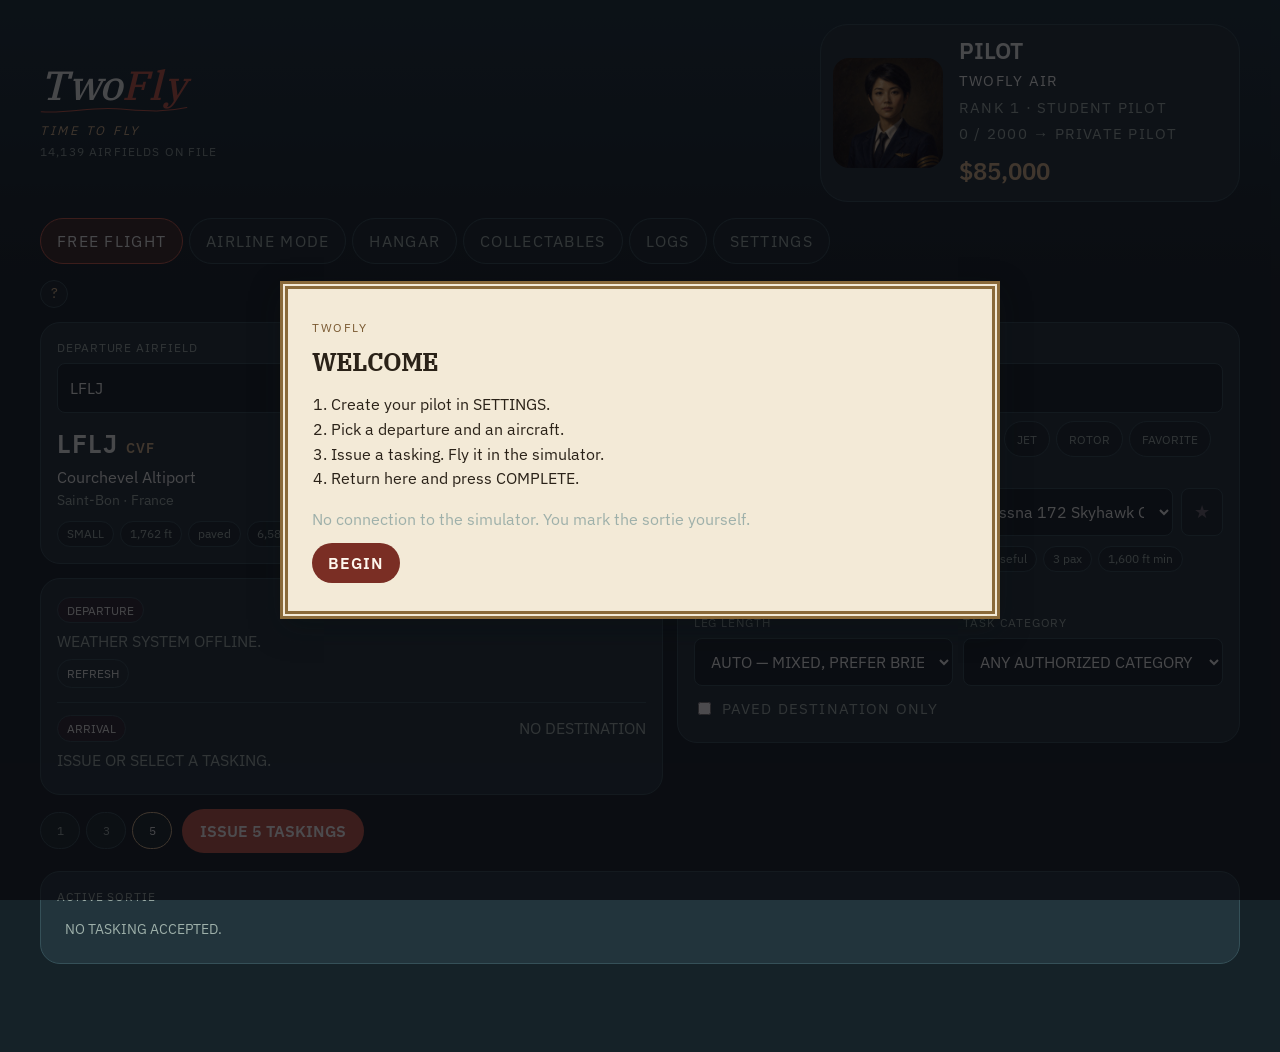
==== commit ff3e947d: "Export from Grok" ====
--- a/public/twofly/index.html
+++ b/public/twofly/index.html
@@ -4,7 +4,7 @@
   <meta charset="UTF-8" />
   <meta name="viewport" content="width=device-width, initial-scale=1" />
   <title>TwoFly — Dispatch</title>
-  <link rel="stylesheet" href="style.css?v=1.4.6" />
+  <link rel="stylesheet" href="style.css?v=1.5.0" />
 </head>
 <body>
   <div class="wrap">
@@ -13,7 +13,6 @@
         <h1 class="logo">Two<span>Fly</span></h1>
         <p class="motto">TIME TO FLY</p>
         <p class="tiny" id="field-count"></p>
-        <p class="tiny" id="build-id">waiting for desk…</p>
       </div>
       <div id="pilot-chip" class="pilot-chip"></div>
     </header>
@@ -26,7 +25,6 @@
       <button type="button" data-tab="log">LOGS</button>
       <button type="button" data-tab="set">SETTINGS</button>
     </nav>
-    <p id="mode-line" class="mode-line">FREE FLIGHT — fly any type. Pay only.</p>
 
     <div id="view-desk">
     <p class="tab-blurb" id="desk-blurb">
@@ -250,9 +248,9 @@
       </section>
       <section class="panel about-panel">
         <label>ABOUT</label>
-        <p class="muted">TWOFLY · MIT LICENSE · 2026</p>
-        <p class="muted">DESIGNED AND DIRECTED BY GAMINGLABRADOR5. SOFTWARE IMPLEMENTATION WITH GROK (XAI). FREEWARE. NOT AFFILIATED WITH MICROSOFT OR ASOBO STUDIO.</p>
-        <p class="about-ver">v1.4.6</p>
+        <p>TWOFLY · MIT LICENSE · 2026</p>
+        <p>A project designed and directed by gaminglabrador5, with software development assistance from Grok (xAI). Released as freeware. TwoFly is an independent project and is not affiliated with Microsoft or Asobo Studio.</p>
+        <p class="about-ver" id="about-ver">EXE 1.5.0</p>
       </section>
     </div>
   </div>
@@ -285,8 +283,6 @@
         <li>Issue a tasking. Fly it in the simulator.</li>
         <li>Return here and press COMPLETE.</li>
       </ol>
-      <p>FREE FLIGHT — fly any type. Pay only.</p>
-      <p>AIRLINE MODE — hangar fleet. Pay and XP. Certificates.</p>
       <p class="muted">No connection to the simulator. You mark the sortie yourself.</p>
       <footer class="job-foot">
         <button type="button" class="sheet-yes" id="welcome-go">BEGIN</button>
@@ -296,15 +292,15 @@
   <!-- Airfields load as airports.json from app.js. Do not add airports.js as a blocking script. -->
   <script>
     (function () {
-      var el = document.getElementById("build-id");
+      var el = document.getElementById("about-ver");
       fetch("/__twofly/version", { cache: "no-store" })
         .then(function (r) { return r.ok ? r.json() : null; })
         .then(function (d) {
           if (!el) return;
-          if (d && d.version) el.textContent = "EXE " + d.version + " · " + (d.build || "") + " · " + (d.addr || "");
-          else el.textContent = "JS only · no exe stamp";
+          if (d && d.version) el.textContent = "EXE " + d.version + " · " + (d.build || "");
+          else el.textContent = "JS v1.5.0";
         })
-        .catch(function () { if (el) el.textContent = "JS only · no exe stamp"; });
+        .catch(function () { if (el) el.textContent = "JS v1.5.0"; });
       setTimeout(function () {
         var chip = document.getElementById("pilot-chip");
         if (chip && !String(chip.innerHTML || "").trim()) {
@@ -313,11 +309,11 @@
       }, 4000);
     })();
   </script>
-  <script src="aircraft.js?v=1.4.6"></script>
-  <script src="landmarks.js?v=1.4.6"></script>
-  <script src="cities.js?v=1.4.6"></script>
-  <script src="ports.js?v=1.4.6"></script>
-  <script src="pedia-copy.js?v=1.4.6"></script>
-  <script src="app.js?v=1.4.6"></script>
+  <script src="aircraft.js?v=1.5.0"></script>
+  <script src="landmarks.js?v=1.5.0"></script>
+  <script src="cities.js?v=1.5.0"></script>
+  <script src="ports.js?v=1.5.0"></script>
+  <script src="pedia-copy.js?v=1.5.0"></script>
+  <script src="app.js?v=1.5.0"></script>
 </body>
 </html>
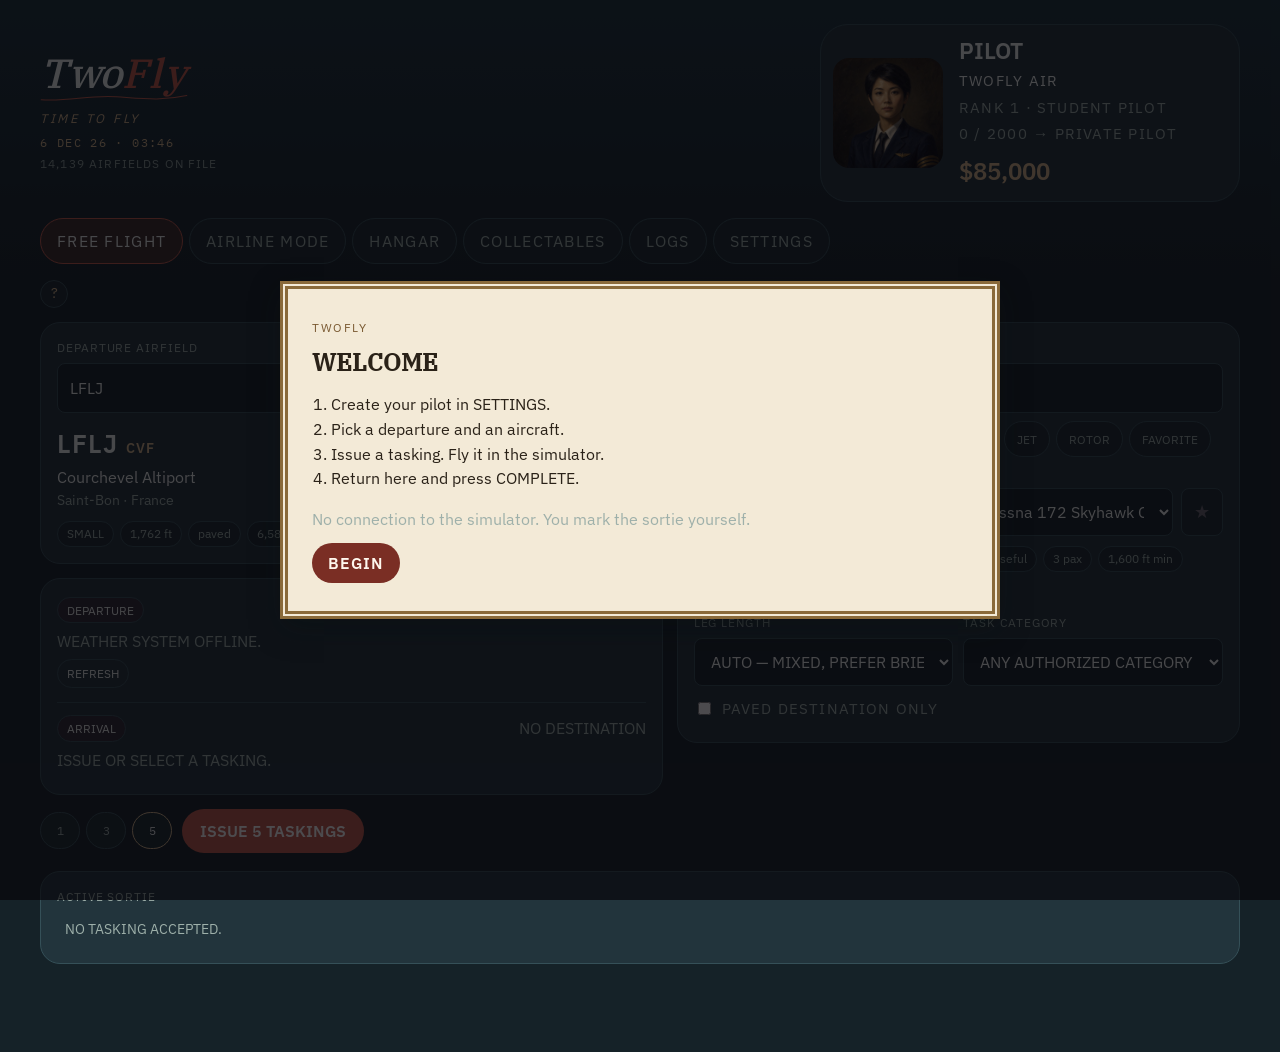
==== commit cf212924: "Export from Grok" ====
--- a/public/twofly/index.html
+++ b/public/twofly/index.html
@@ -4,7 +4,7 @@
   <meta charset="UTF-8" />
   <meta name="viewport" content="width=device-width, initial-scale=1" />
   <title>TwoFly — Dispatch</title>
-  <link rel="stylesheet" href="style.css?v=1.5.0" />
+  <link rel="stylesheet" href="style.css?v=1.5.5" />
 </head>
 <body>
   <div class="wrap">
@@ -12,6 +12,7 @@
       <div class="brand">
         <h1 class="logo">Two<span>Fly</span></h1>
         <p class="motto">TIME TO FLY</p>
+        <p class="tiny clock" id="desk-clock"></p>
         <p class="tiny" id="field-count"></p>
       </div>
       <div id="pilot-chip" class="pilot-chip"></div>
@@ -147,9 +148,9 @@
         <h3 class="album-h folded" data-fold="fields">AIRFIELDS</h3>
         <div id="stamps" class="stamps folded" data-fold-body="fields"></div>
       </section>
-      <section class="panel">
-        <button type="button" class="fold-toggle" id="ach-toggle">ACHIEVEMENTS</button>
-        <div id="badges-book" class="badges" hidden></div>
+      <section class="panel ach-panel">
+        <h3 class="album-h folded" data-fold="achievements">ACHIEVEMENTS <span id="ach-count" class="muted"></span></h3>
+        <div id="badges-book" class="ach-book folded" data-fold-body="achievements"></div>
       </section>
     </div>
 
@@ -218,8 +219,17 @@
       </section>
       <section class="panel">
         <label>DISPATCH SETTINGS</label>
-        <label class="check"><input id="set-money" type="checkbox" /> AWARD MONEY</label>
-        <label class="check"><input id="set-locks" type="checkbox" /> ENFORCE RANK LOCKS ON AIRLINE AIRCRAFT</label>
+        <label class="check"><input id="set-money" type="checkbox" /> AIRPLANES COST MONEY</label>
+        <label class="check"><input id="set-locks" type="checkbox" /> ENFORCE RANK UNLOCKS</label>
+        <label class="check"><input id="set-service" type="checkbox" /> AIRFRAME SERVICE</label>
+        <label class="check"><input id="set-interest" type="checkbox" /> INTEREST ON DEBT (1% PER DAY)</label>
+        <label class="check"><input id="set-sound" type="checkbox" /> DESK SOUND</label>
+        <button type="button" class="tiny" id="sound-test">PLAY SAMPLE</button>
+        <label for="set-clock" class="pad-top">CLOCK</label>
+        <select id="set-clock">
+          <option value="24">24-HOUR</option>
+          <option value="12">12-HOUR</option>
+        </select>
         <label for="set-ccy" class="pad-top">CURRENCY</label>
         <select id="set-ccy"></select>
         <label for="set-temp" class="pad-top">TEMPERATURE</label>
@@ -250,7 +260,7 @@
         <label>ABOUT</label>
         <p>TWOFLY · MIT LICENSE · 2026</p>
         <p>A project designed and directed by gaminglabrador5, with software development assistance from Grok (xAI). Released as freeware. TwoFly is an independent project and is not affiliated with Microsoft or Asobo Studio.</p>
-        <p class="about-ver" id="about-ver">EXE 1.5.0</p>
+        <p class="about-ver" id="about-ver">JS v1.5.5</p>
       </section>
     </div>
   </div>
@@ -263,6 +273,16 @@
       <footer class="job-foot">
         <button type="button" class="sheet-yes" id="confirm-yes">CLEAR</button>
         <button type="button" class="sheet-no" id="confirm-no">CANCEL</button>
+      </footer>
+    </div>
+  </div>
+
+  <div id="debrief" class="pedia" hidden>
+    <div class="pedia-sheet debrief-sheet">
+      <p class="pedia-kicker">SORTIE COMPLETE</p>
+      <div id="debrief-body"></div>
+      <footer class="job-foot">
+        <button type="button" class="sheet-yes" id="debrief-go">CONTINUE</button>
       </footer>
     </div>
   </div>
@@ -298,9 +318,9 @@
         .then(function (d) {
           if (!el) return;
           if (d && d.version) el.textContent = "EXE " + d.version + " · " + (d.build || "");
-          else el.textContent = "JS v1.5.0";
+          else el.textContent = "JS v1.5.5";
         })
-        .catch(function () { if (el) el.textContent = "JS v1.5.0"; });
+        .catch(function () { if (el) el.textContent = "JS v1.5.5"; });
       setTimeout(function () {
         var chip = document.getElementById("pilot-chip");
         if (chip && !String(chip.innerHTML || "").trim()) {
@@ -309,11 +329,11 @@
       }, 4000);
     })();
   </script>
-  <script src="aircraft.js?v=1.5.0"></script>
-  <script src="landmarks.js?v=1.5.0"></script>
-  <script src="cities.js?v=1.5.0"></script>
-  <script src="ports.js?v=1.5.0"></script>
-  <script src="pedia-copy.js?v=1.5.0"></script>
-  <script src="app.js?v=1.5.0"></script>
+  <script src="aircraft.js?v=1.5.5"></script>
+  <script src="landmarks.js?v=1.5.5"></script>
+  <script src="cities.js?v=1.5.5"></script>
+  <script src="ports.js?v=1.5.5"></script>
+  <script src="pedia-copy.js?v=1.5.5"></script>
+  <script src="app.js?v=1.5.5"></script>
 </body>
 </html>
--- a/public/twofly/style.css
+++ b/public/twofly/style.css
@@ -93,6 +93,42 @@
 }
 .brand p { margin: 0; color: var(--muted); font-size: .9rem; letter-spacing: .08em; }
 .brand .tiny { font-size: .72rem; opacity: .85; letter-spacing: .1em; margin-top: 4px; }
+.brand .clock {
+  font-family: "IBM Plex Mono", ui-monospace, monospace;
+  letter-spacing: .12em;
+  color: var(--accent2);
+  opacity: 1;
+  margin-top: 6px;
+}
+
+.ach-book { display: grid; gap: 16px; }
+.ach-cat h4 {
+  margin: 0 0 8px;
+  font-size: .72rem;
+  letter-spacing: .14em;
+  color: var(--muted);
+  font-weight: 600;
+}
+.ach-row {
+  display: flex;
+  justify-content: space-between;
+  gap: 12px;
+  align-items: baseline;
+  border-top: 1px solid var(--line);
+  padding: 8px 0;
+}
+.ach-row b { display: block; letter-spacing: .06em; font-size: .85rem; }
+.ach-row span { display: block; color: var(--muted); font-size: .78rem; line-height: 1.35; }
+.ach-row em {
+  font-style: normal;
+  font-family: "IBM Plex Mono", ui-monospace, monospace;
+  font-size: .75rem;
+  color: var(--muted);
+  white-space: nowrap;
+}
+.ach-row.have b { color: var(--accent2); }
+.ach-row.have em { color: var(--accent2); }
+.ach-row.hid b { letter-spacing: .2em; color: #5c5662; }
 
 .panel {
   background: var(--card);
@@ -352,7 +388,9 @@
 }
 .sheet-yes { background: #7a2e24; color: #fff8ee; border: 0; }
 .sheet-no { background: #efe4c8; color: #2a2218; border: 2px solid #2a2218; }
-#active .job-foot button { min-width: 7rem; }
+.debrief-list { margin: 0 0 14px; padding-left: 1.1em; }
+.debrief-list li { margin: 4px 0; }
+.debrief-grid { margin: 12px 0 16px; }
 
 
 .tabs { display:flex; flex-wrap: wrap; gap: 6px; margin: 0 0 16px; }
@@ -488,7 +526,7 @@
 .album-h[data-fold] { cursor: pointer; user-select: none; }
 .album-h[data-fold]::before { content: "▾ "; color: var(--accent2); }
 .album-h.folded[data-fold]::before { content: "▸ "; }
-.album.folded, .stamps.folded { display: none; }
+.album.folded, .stamps.folded, .ach-book.folded { display: none; }
 .fold-toggle {
   width: 100%; text-align: left;
   background: none; border: 0; color: var(--muted);
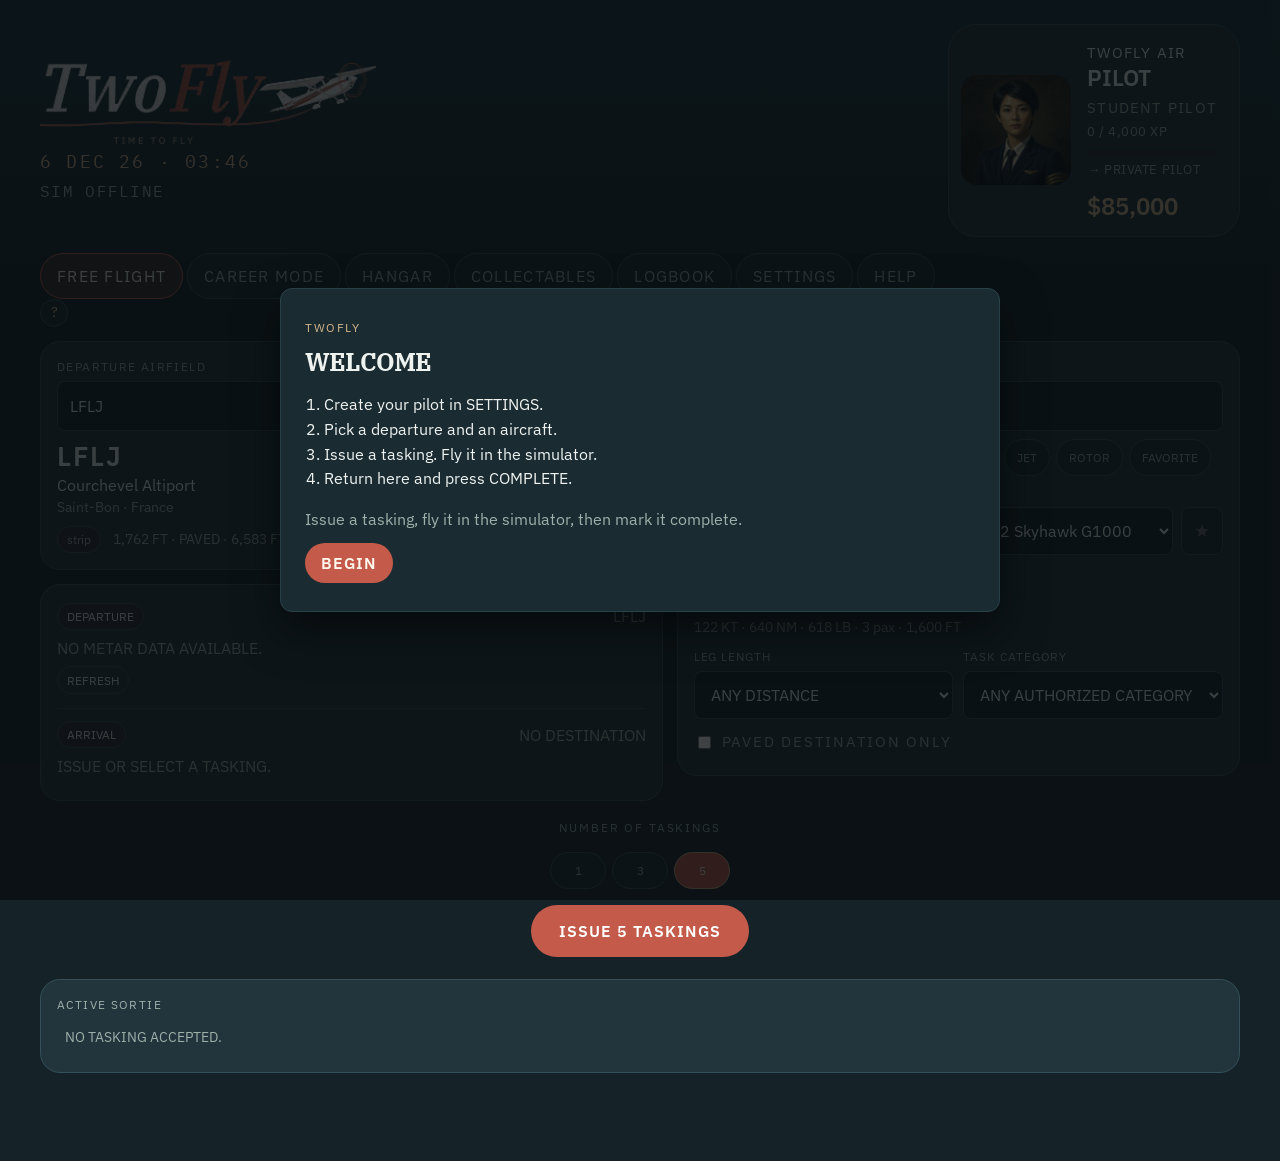
==== commit 22950f71: "Export from Grok" ====
--- a/public/twofly/index.html
+++ b/public/twofly/index.html
@@ -4,27 +4,30 @@
   <meta charset="UTF-8" />
   <meta name="viewport" content="width=device-width, initial-scale=1" />
   <title>TwoFly — Dispatch</title>
-  <link rel="stylesheet" href="style.css?v=1.5.5" />
+  <link rel="icon" href="logo-mark.png?v=1.9.31" />
+  <link rel="stylesheet" href="style.css?v=1.9.31" />
 </head>
 <body>
   <div class="wrap">
     <header class="top">
       <div class="brand">
-        <h1 class="logo">Two<span>Fly</span></h1>
-        <p class="motto">TIME TO FLY</p>
+        <h1 class="logo"><img src="logo.png?v=1.9.31" alt="TwoFly" /></h1>
         <p class="tiny clock" id="desk-clock"></p>
-        <p class="tiny" id="field-count"></p>
+        <div class="tiny sim-line off" id="sim-line">SIM OFFLINE</div>
       </div>
-      <div id="pilot-chip" class="pilot-chip"></div>
+      <div class="top-right">
+        <div id="pilot-chip" class="pilot-chip"></div>
+      </div>
     </header>
 
     <nav class="tabs" id="tabs">
       <button type="button" data-tab="desk" class="on">FREE FLIGHT</button>
-      <button type="button" data-tab="line">AIRLINE MODE</button>
+      <button type="button" data-tab="line">CAREER MODE</button>
       <button type="button" data-tab="hangar">HANGAR</button>
       <button type="button" data-tab="book">COLLECTABLES</button>
-      <button type="button" data-tab="log">LOGS</button>
+      <button type="button" data-tab="log">LOGBOOK</button>
       <button type="button" data-tab="set">SETTINGS</button>
+      <button type="button" data-tab="help">HELP</button>
     </nav>
 
     <div id="view-desk">
@@ -37,7 +40,7 @@
       <section class="panel">
         <label for="dep-input">DEPARTURE AIRFIELD</label>
         <div class="dep-search">
-          <input id="dep-input" type="text" placeholder="ICAO, IATA, NAME, CITY" autocomplete="off" spellcheck="false" />
+          <input id="dep-input" type="text" placeholder="ICAO, NAME, CITY" autocomplete="off" spellcheck="false" />
           <div id="suggest" hidden></div>
         </div>
         <div id="home-row" class="home-row">
@@ -98,8 +101,8 @@
           <div>
             <label for="hop">LEG LENGTH</label>
             <select id="hop">
-              <option value="auto">AUTO — MIXED, PREFER BRIEF</option>
-              <option value="brief">BRIEF 18–55 NM (~30 MIN)</option>
+              <option value="auto">ANY DISTANCE</option>
+              <option value="brief">BRIEF 18–55 NM</option>
               <option value="bush">SHORT FIELD 15–90 NM</option>
               <option value="short">SHORT 70–220 NM</option>
               <option value="medium">MEDIUM 180–520 NM</option>
@@ -116,6 +119,7 @@
     </div>
 
     <div class="actions">
+      <p class="issue-kicker">NUMBER OF TASKINGS</p>
       <div class="issue-n filters" id="issue-n">
         <button type="button" data-n="1">1</button>
         <button type="button" data-n="3">3</button>
@@ -132,18 +136,18 @@
     <div id="view-book" hidden>
       <p class="tab-blurb">
         <button type="button" class="blurb-more" aria-label="Help" aria-expanded="false">?</button>
-        <span class="blurb-long" hidden>Collectables unlock when you complete a sortie in the required area. Landmarks require a leg within 20 NM, while city postcards require a leg within 30 NM. Airport postcards unlock when you use that airport as either your departure or destination. Open any unlocked entry to view its encyclopedia page. Clearing your collectables only removes the postmarks and does not affect your sortie log.</span>
+        <span class="blurb-long" hidden>Collectables unlock when you complete a sortie in the required area. Airport postcards unlock when you use that airport as departure or destination. Open any unlocked entry to view its encyclopedia page. Clearing collectables does not affect the sortie log.</span>
       </p>
       <section class="log-panel">
         <h2>COLLECTABLES
           <button id="clear-book" class="ghost tiny" type="button">CLEAR</button>
         </h2>
         <p id="book-progress" class="album-h"></p>
-        <h3 class="album-h" data-fold="landmarks">LANDMARK POSTMARKS <span id="landmark-count" class="muted"></span> · 20 NM</h3>
+        <h3 class="album-h" data-fold="landmarks">LANDMARK POSTMARKS <span id="landmark-count" class="muted"></span></h3>
         <div id="landmark-album" class="album" data-fold-body="landmarks"></div>
-        <h3 class="album-h folded" data-fold="cities">CITY POSTCARDS <span id="city-count" class="muted"></span> · 30 NM · 800×600</h3>
+        <h3 class="album-h folded" data-fold="cities">CITY POSTCARDS <span id="city-count" class="muted"></span></h3>
         <div id="city-album" class="album album-card folded" data-fold-body="cities"></div>
-        <h3 class="album-h folded" data-fold="airports">AIRPORT POSTCARDS <span id="airport-count" class="muted"></span> · FIELD USED · 800×600</h3>
+        <h3 class="album-h folded" data-fold="airports">AIRPORT POSTCARDS <span id="airport-count" class="muted"></span></h3>
         <div id="airport-album" class="album album-card folded" data-fold-body="airports"></div>
         <h3 class="album-h folded" data-fold="fields">AIRFIELDS</h3>
         <div id="stamps" class="stamps folded" data-fold-body="fields"></div>
@@ -157,7 +161,7 @@
     <div id="view-hangar" hidden>
       <p class="tab-blurb">
         <button type="button" class="blurb-more" aria-label="Help" aria-expanded="false">?</button>
-        <span class="blurb-long" hidden>Buy and sell aircraft for AIRLINE MODE. Your fleet can hold up to 10 aircraft. Tail numbers and maintenance are tracked separately for each airframe. Your credit limit increases as you earn certificates. Withdrawals are added to your pilot file balance, while repayments reduce your debt.</span>
+        <span class="blurb-long" hidden>Buy, lease, or sell aircraft for CAREER MODE. Daily lease payments count toward ownership; buy it out for the remainder or return it free. Your fleet can hold up to 10 aircraft. Maintenance is tracked for each type. Registration comes from the simulator.</span>
       </p>
       <p class="err" id="hangar-err" hidden></p>
       <section class="panel" id="loan-panel"></section>
@@ -182,21 +186,87 @@
     <div id="view-log" hidden>
       <p class="tab-blurb">
         <button type="button" class="blurb-more" aria-label="Help" aria-expanded="false">?</button>
-        <span class="blurb-long" hidden>The SORTIE LOG records completed and accepted taskings from both FREE FLIGHT and AIRLINE MODE. Clearing the log only removes its entries. Your postmarks and encyclopedia pages are not affected.</span>
+        <span class="blurb-long" hidden>Your career file is the record of certificates, hours, and sorties. The SORTIE LOG under it lists completed taskings from both FREE FLIGHT and CAREER MODE. Clearing the log only removes its entries. Certificates and collectables are not affected.</span>
       </p>
       <section class="log-panel">
-        <h2>SORTIE LOG
-          <button id="clear-log" class="ghost tiny" type="button">CLEAR</button>
+        <h2>LOGBOOK
+          <button id="clear-log" class="ghost tiny" type="button">CLEAR LOG</button>
         </h2>
+        <div id="career-file" class="career-file"></div>
         <div id="pilot-stats" class="pilot-stats"></div>
+        <h3 class="album-h">SORTIE LOG</h3>
         <div id="log"></div>
+      </section>
+    </div>
+
+    <div id="view-help" hidden>
+      <section class="panel help-sheet">
+        <h3 class="album-h" data-fold="help-fly">HOW A FLIGHT WORKS</h3>
+        <div data-fold-body="help-fly">
+          <p>Pick a departure and an aircraft. Issue 1, 3, or 5 taskings. Accept one. Fly that route in the simulator. When you have landed, press Complete. Abort drops it and pays nothing.</p>
+        </div>
+        <h3 class="album-h folded" data-fold="help-free">FREE FLIGHT</h3>
+        <div class="folded" data-fold-body="help-free">
+          <p>Any aircraft on file can be used. Completing a sortie adds the pay to the pilot file. Certificates and hangar ownership do not apply.</p>
+        </div>
+        <h3 class="album-h folded" data-fold="help-career">CAREER MODE</h3>
+        <div class="folded" data-fold-body="help-career">
+          <p>Only hangar aircraft are offered. A completed tasking pays money and XP. Certificates unlock aircraft classes and mission types when that lock is on. Home field, maintenance, and the loan apply here.</p>
+        </div>
+        <h3 class="album-h folded" data-fold="help-cert">CERTIFICATES</h3>
+        <div class="folded" data-fold-body="help-cert">
+          <p>The ladder is Student, Private, Instrument, Commercial, then ATP. XP moves you up. You can still fly IFR weather without the Instrument Rating, at a penalty to pay and XP. The checkride on the logbook page can earn that rating early.</p>
+        </div>
+        <h3 class="album-h folded" data-fold="help-hangar">HANGAR</h3>
+        <div class="folded" data-fold-body="help-hangar">
+          <p>Buy, lease, or sell. A daily lease payment counts toward the price. Buy it out for the rest, or return it free. The fleet holds 10. Hours, time to service, and health apply to owned aircraft and to leases. Health starts at 100% and is 25% after 40 hours, then keeps falling. At 0% the aircraft cannot take a tasking. A crash sets health to 0%. Service anytime. The bill is higher the worse the health. A serviced aircraft sells for 30% under market. Damage lowers the sale.</p>
+        </div>
+        <h3 class="album-h folded" data-fold="help-loan">CREDIT</h3>
+        <div class="folded" data-fold-body="help-loan">
+          <p>A withdrawal adds to your balance and to the loan. The rate is 8% a year, charged only on the amount you borrowed. Interest already added does not earn more interest. Unpaid interest stops once it reaches 25% of the remaining loan, so the balance cannot grow on itself. Repayment clears the interest first. Turn interest off in Settings and the amount you owe stays where it is.</p>
+        </div>
+        <h3 class="album-h folded" data-fold="help-book">COLLECTABLES</h3>
+        <div class="folded" data-fold-body="help-book">
+          <p>A stamp or postcard unlocks when you complete a sortie that qualifies. Airports count when you depart or arrive there. Cities and landmarks count when the field is close enough. Open an unlocked entry for its page.</p>
+        </div>
+        <h3 class="album-h folded" data-fold="help-log">LOGBOOK</h3>
+        <div class="folded" data-fold-body="help-log">
+          <p>Certificates, hours, and the latest milestones are here. The sortie list includes Free Flight and Career. Clearing the log does not clear collectables.</p>
+        </div>
+        <h3 class="album-h folded" data-fold="help-wx">WEATHER</h3>
+        <div class="folded" data-fold-body="help-wx">
+          <p>The desk shows the real METAR for the field, or the nearest report within 20 miles. Explain This turns that report into plain language. The sky in the simulator can still disagree.</p>
+        </div>
+        <h3 class="album-h folded" data-fold="help-sim">SIM WATCH</h3>
+        <div class="folded" data-fold-body="help-sim">
+          <p>Optional, and MSFS only. You can issue, accept, and complete a tasking from anywhere. Sim Watch does not block the flight.</p>
+          <p>When the simulator is running it can note a crash, bank, G, speed, a go-around, a bounce, the landing time, the touchdown rate, and where the aircraft was when it landed. That position is compared with the planned field. You still press Complete. There is no rating when the simulator is offline.</p>
+          <p>A crash is the simulator's own crash, a touchdown of 2200 feet per minute or steeper, or 5 G on a hard touchdown. A descent or a steep turn is not a crash. Each completed sortie writes a text report in the logs folder next to TwoFly. Wear and hours apply only in Career, to an aircraft you own or lease.</p>
+        </div>
+        <h3 class="album-h folded" data-fold="help-rate">SORTIE RATING</h3>
+        <div class="folded" data-fold-body="help-rate">
+          <p>The letter is the whole sortie, not just the landing. S is 95 to 100, exceptional. A is 90 to 94, excellent. B is 80 to 89, good. C is 70 to 79, acceptable. D is 60 to 69, poor. F is under 60, or a crash. The number under the letter is the total.</p>
+          <p>Mission is 25. A landing the sim saw at the planned field is full marks. Landing somewhere else still completes the sortie and still pays, and the mission line is lower. The field counts when you are within about a mile and a half, wider for a long runway.</p>
+          <p>Landing is 30, and it is the largest part. Butter, smooth, firm, hard, rough, or critical. The same rate is judged more kindly in a jet than in a light aircraft. A bounce costs a little. A go-around does not. A firm landing does not damage the aircraft. A crash sets health to zero and the rating to F.</p>
+          <p>Handling is 20. It comes off for a bank past 70 degrees, a high G load, or speed well above the type. Ordinary bumps are left alone.</p>
+          <p>Operations is 15. Flying IFR weather in Career without an Instrument Rating costs part of it. The pay and XP penalty is separate.</p>
+          <p>Efficiency is 10. It compares the planned time with the time until the landing. Being a little off does not matter. It never checks the path you flew, because TwoFly does not follow you on a map.</p>
+        </div>
+        <h3 class="album-h folded" data-fold="help-set">SETTINGS</h3>
+        <div class="folded" data-fold-body="help-set">
+          <p>Pilot name, company name, and photo stay in Settings. US or European changes runway length, elevation, altimeter, weight, and visibility. Simulator hides types that do not exist for the one you pick. Money, certificate locks, service, and interest can each be turned off. Export a backup before you clear progress.</p>
+        </div>
+        <h3 class="album-h folded" data-fold="help-time">TIME</h3>
+        <div class="folded" data-fold-body="help-time">
+          <p>The clock at the top is yours. Departure and arrival times on a tasking are local to the airfield. Departure is a suggestion. In Career Mode, a timed arrival pays less if you are late.</p>
+        </div>
       </section>
     </div>
 
     <div id="view-set" hidden>
       <p class="tab-blurb">
         <button type="button" class="blurb-more" aria-label="Help" aria-expanded="false">?</button>
-        <span class="blurb-long" hidden>OPERATOR IDENTITY is tied to this application. Money awards determine your pay and market prices, while rank restrictions determine which airline classes you can access. Currency conversion only changes the prices displayed in the application. Your AIRLINE HOME FIELD is the base used by the HOME button. CLEAR ALL PROGRESS permanently erases your pilot file, hangar, sortie log, and collectables.</span>
+        <span class="blurb-long" hidden>OPERATOR IDENTITY is tied to this application. Money and certificate locks are optional — turn both off and Career plays like Free Flight with a hangar. Currency conversion only changes displayed prices. Your CAREER HOME FIELD is the base used by the HOME button. CLEAR ALL PROGRESS permanently erases your pilot file.</span>
       </p>
       <section class="panel">
         <label>OPERATOR</label>
@@ -206,9 +276,9 @@
             <input id="pilot-name" type="text" maxlength="32" autocomplete="off" />
           </div>
           <div>
-            <label for="airline-name">AIRLINE NAME</label>
+            <label for="airline-name">COMPANY NAME</label>
             <input id="airline-name" type="text" maxlength="32" autocomplete="off" />
-            <label class="check"><input id="show-airline" type="checkbox" /> SHOW AIRLINE ON PILOT FILE</label>
+            <label class="check" data-tip="Show the company name on the pilot chip."><input id="show-airline" type="checkbox" /> SHOW COMPANY ON PILOT FILE</label>
           </div>
         </div>
         <label class="pad-top">PILOT PHOTO</label>
@@ -219,34 +289,47 @@
       </section>
       <section class="panel">
         <label>DISPATCH SETTINGS</label>
-        <label class="check"><input id="set-money" type="checkbox" /> AIRPLANES COST MONEY</label>
-        <label class="check"><input id="set-locks" type="checkbox" /> ENFORCE RANK UNLOCKS</label>
-        <label class="check"><input id="set-service" type="checkbox" /> AIRFRAME SERVICE</label>
-        <label class="check"><input id="set-interest" type="checkbox" /> INTEREST ON DEBT (1% PER DAY)</label>
-        <label class="check"><input id="set-sound" type="checkbox" /> DESK SOUND</label>
-        <button type="button" class="tiny" id="sound-test">PLAY SAMPLE</button>
+        <label class="check" data-tip="When on, aircraft and leases come out of the pilot file. Off, market aircraft are free."><input id="set-money" type="checkbox" /> AIRPLANES COST MONEY</label>
+        <label class="check" data-tip="When on, Career aircraft stay locked until you hold the certificate. Off, every class is open."><input id="set-locks" type="checkbox" /> ENFORCE CERTIFICATE UNLOCKS</label>
+        <label class="check" data-tip="Health falls from 100% to 25% over 40 hours, then keeps falling until the aircraft is grounded at 0%. A crash sets health to 0%. Service anytime. The bill rises as health falls. Off, no maintenance."><input id="set-service" type="checkbox" /> AIRFRAME SERVICE</label>
+        <label class="check" data-tip="8% a year on the amount borrowed. Interest already charged does not earn more. Unpaid interest stops at 25% of the remaining loan. Off, the debt does not grow."><input id="set-interest" type="checkbox" /> INTEREST ON DEBT</label>
+        <label class="check" data-tip="Clicks and dispatch sounds at the desk."><input id="set-sound" type="checkbox" /> DESK SOUND</label>
+        <label class="check" data-tip="Reads MSFS for a crash, bank, G, speed, a go-around, a bounce, landing time, touchdown rate, and whether the landing was at the planned field. It does not stop you flying from somewhere else. You still press Complete. MSFS only."><input id="set-simwatch" type="checkbox" /> SIM WATCH</label>
+        <label for="set-hud" class="pad-top">HUD SCALE</label>
+        <div class="hud-scale">
+          <input id="set-hud" type="range" min="100" max="300" step="10" value="100" />
+          <span id="hud-scale-val">100%</span>
+        </div>
+        <label for="set-sim" class="pad-top">SIMULATOR</label>
+        <select id="set-sim">
+          <option value="both">MSFS 2020 AND 2024</option>
+          <option value="20">MSFS 2020</option>
+          <option value="24">MSFS 2024</option>
+        </select>
+        <p class="muted">Both shows every type. MSFS 2020 hides aircraft that exist only in 2024. MSFS 2024 hides the few community types that do not run there.</p>
         <label for="set-clock" class="pad-top">CLOCK</label>
         <select id="set-clock">
           <option value="24">24-HOUR</option>
           <option value="12">12-HOUR</option>
         </select>
+        <p class="muted">Desk clock is your time. Tasking DEP and ARR are local to the airfield.</p>
         <label for="set-ccy" class="pad-top">CURRENCY</label>
         <select id="set-ccy"></select>
-        <label for="set-temp" class="pad-top">TEMPERATURE</label>
-        <select id="set-temp">
-          <option value="C">CELSIUS (°C)</option>
-          <option value="F">FAHRENHEIT (°F)</option>
+        <label for="set-units" class="pad-top">UNITS</label>
+        <select id="set-units">
+          <option value="us">US</option>
+          <option value="eu">EUROPEAN</option>
         </select>
-        <label for="home-input" class="pad-top">AIRLINE HOME FIELD</label>
+        <p class="muted">Both keep °C, feet, nautical miles, and knots. US uses runway feet, inHg, pounds, and statute miles. European uses runway meters, hPa, kilograms, and meters.</p>
+        <label for="home-input" class="pad-top">CAREER HOME FIELD</label>
         <div class="dep-search">
-          <input id="home-input" type="text" placeholder="ICAO, IATA, NAME, CITY" autocomplete="off" spellcheck="false" />
+          <input id="home-input" type="text" placeholder="ICAO, NAME, CITY" autocomplete="off" spellcheck="false" />
           <div id="home-suggest" hidden></div>
         </div>
-        <p class="muted" id="home-set-meta">USED BY THE HOME BUTTON IN AIRLINE MODE.</p>
+        <p class="muted" id="home-set-meta">USED BY THE HOME BUTTON IN CAREER MODE.</p>
       </section>
       <section class="panel">
         <label>PROGRESS</label>
-        <p class="muted">ERASES THE PILOT FILE, HANGAR, MONEY, XP, SORTIE LOG, AND COLLECTABLES ON THIS INSTALLATION. THIS CANNOT BE UNDONE.</p>
         <div class="row">
           <button type="button" class="ghost" id="backup-export">EXPORT BACKUP</button>
           <label class="file-btn">IMPORT BACKUP
@@ -258,9 +341,10 @@
       </section>
       <section class="panel about-panel">
         <label>ABOUT</label>
+        <img class="about-logo" src="logo.png?v=1.9.31" alt="TwoFly" />
         <p>TWOFLY · MIT LICENSE · 2026</p>
         <p>A project designed and directed by gaminglabrador5, with software development assistance from Grok (xAI). Released as freeware. TwoFly is an independent project and is not affiliated with Microsoft or Asobo Studio.</p>
-        <p class="about-ver" id="about-ver">JS v1.5.5</p>
+        <p class="about-ver" id="about-ver">JS v1.9.31</p>
       </section>
     </div>
   </div>
@@ -277,6 +361,16 @@
     </div>
   </div>
 
+  <div id="checkride" class="pedia" hidden>
+    <div class="pedia-sheet">
+      <p class="pedia-kicker">INSTRUMENT CHECKRIDE</p>
+      <div id="checkride-body"></div>
+      <footer class="job-foot">
+        <button type="button" class="sheet-yes" id="checkride-go" hidden>NEXT</button>
+        <button type="button" class="sheet-no" id="checkride-no">CANCEL</button>
+      </footer>
+    </div>
+  </div>
   <div id="debrief" class="pedia" hidden>
     <div class="pedia-sheet debrief-sheet">
       <p class="pedia-kicker">SORTIE COMPLETE</p>
@@ -303,7 +397,7 @@
         <li>Issue a tasking. Fly it in the simulator.</li>
         <li>Return here and press COMPLETE.</li>
       </ol>
-      <p class="muted">No connection to the simulator. You mark the sortie yourself.</p>
+      <p class="muted">Issue a tasking, fly it in the simulator, then mark it complete.</p>
       <footer class="job-foot">
         <button type="button" class="sheet-yes" id="welcome-go">BEGIN</button>
       </footer>
@@ -312,28 +406,42 @@
   <!-- Airfields load as airports.json from app.js. Do not add airports.js as a blocking script. -->
   <script>
     (function () {
+      var path = location.pathname || "/";
+      var dir = /\.html?$/i.test(path) ? path.replace(/[^/]+$/, "") : (path.endsWith("/") ? path : path + "/");
+      var base = document.createElement("base");
+      base.href = dir;
+      document.head.appendChild(base);
+      window.addEventListener("error", function (e) {
+        if (window.__twoflyReady) return;
+        var chip = document.getElementById("pilot-chip");
+        if (!chip) return;
+        var msg = (e && e.message) ? e.message : "script error";
+        chip.textContent = "DESK SCRIPT FAILED. " + msg;
+      });
       var el = document.getElementById("about-ver");
       fetch("/__twofly/version", { cache: "no-store" })
         .then(function (r) { return r.ok ? r.json() : null; })
         .then(function (d) {
           if (!el) return;
           if (d && d.version) el.textContent = "EXE " + d.version + " · " + (d.build || "");
-          else el.textContent = "JS v1.5.5";
+          else el.textContent = "JS v1.9.31";
         })
-        .catch(function () { if (el) el.textContent = "JS v1.5.5"; });
+        .catch(function () { if (el) el.textContent = "JS v1.9.31"; });
       setTimeout(function () {
+        if (window.__twoflyReady) return;
         var chip = document.getElementById("pilot-chip");
         if (chip && !String(chip.innerHTML || "").trim()) {
           chip.textContent = "DESK SCRIPT DID NOT START. Close TwoFly and reopen.";
         }
-      }, 4000);
+      }, 8000);
     })();
   </script>
-  <script src="aircraft.js?v=1.5.5"></script>
-  <script src="landmarks.js?v=1.5.5"></script>
-  <script src="cities.js?v=1.5.5"></script>
-  <script src="ports.js?v=1.5.5"></script>
-  <script src="pedia-copy.js?v=1.5.5"></script>
-  <script src="app.js?v=1.5.5"></script>
+  <script src="aircraft.js?v=1.9.31"></script>
+  <script src="landmarks.js?v=1.9.31"></script>
+  <script src="cities.js?v=1.9.31"></script>
+  <script src="ports.js?v=1.9.31"></script>
+  <script src="pedia-copy.js?v=1.9.31"></script>
+  <script src="helipads.js?v=1.9.31"></script>
+  <script src="app.js?v=1.9.31"></script>
 </body>
 </html>
--- a/public/twofly/style.css
+++ b/public/twofly/style.css
@@ -63,43 +63,63 @@
   display: flex; justify-content: space-between; gap: 20px; align-items: center;
   margin-bottom: 16px; flex-wrap: wrap;
 }
+.top-right {
+  display: flex; align-items: center; gap: 12px;
+  flex-wrap: wrap;
+  margin-left: auto;
+}
 .brand h1,
 .brand .logo {
-  font-family: "IBM Plex Serif", Georgia, "Palatino Linotype", serif;
-  font-weight: 500;
-  font-size: 2.55rem;
-  font-style: italic;
   margin: 0;
-  letter-spacing: -0.01em;
-  line-height: 0.95;
-  position: relative;
-  display: inline-block;
-}
-.brand h1 span { color: var(--accent); font-style: italic; letter-spacing: 0.04em; }
-.brand .logo::after {
-  content: "";
+  line-height: 0;
+}
+.brand .logo img {
   display: block;
-  height: 14px;
-  margin: -2px 0 4px;
-  background: url("data:image/svg+xml;utf8,<svg xmlns='http://www.w3.org/2000/svg' viewBox='0 0 240 16' fill='none'><path d='M2 11C48 14 78 3 124 6C168 9 198 13 238 4' stroke='%23c45b4a' stroke-width='1.7' stroke-linecap='round'/></svg>") no-repeat left center / 100% 100%;
-  pointer-events: none;
-}
-.brand .motto {
-  margin: 0;
-  color: var(--accent2);
-  font-size: .78rem;
-  letter-spacing: .22em;
-  font-style: italic;
+  height: 84px;
+  width: auto;
+  max-width: min(380px, 68vw);
+}
+.about-logo {
+  display: block;
+  height: 72px;
+  width: auto;
+  max-width: 320px;
+  margin: 8px 0 14px;
 }
 .brand p { margin: 0; color: var(--muted); font-size: .9rem; letter-spacing: .08em; }
-.brand .tiny { font-size: .72rem; opacity: .85; letter-spacing: .1em; margin-top: 4px; }
+.brand .tiny { font-size: .82rem; opacity: .9; letter-spacing: .08em; margin-top: 4px; line-height: 1.3; }
+.brand .field-count { color: var(--muted); letter-spacing: .12em; margin-top: 2px; }
 .brand .clock {
   font-family: "IBM Plex Mono", ui-monospace, monospace;
+  font-size: 1.15rem;
   letter-spacing: .12em;
   color: var(--accent2);
   opacity: 1;
   margin-top: 6px;
 }
+.brand .sim-line {
+  font-family: "IBM Plex Mono", ui-monospace, monospace;
+  font-size: 1.02rem;
+  letter-spacing: .08em;
+  color: var(--accent2);
+  opacity: 1;
+  margin-top: 6px;
+  display: flex;
+  flex-direction: column;
+  gap: 1px;
+}
+.brand .sim-line span { display: block; }
+.brand .sim-live { color: var(--ink); }
+.brand .sim-live i {
+  display: inline-block;
+  width: 8px;
+  height: 8px;
+  margin-right: 6px;
+  border-radius: 50%;
+  background: var(--ok);
+  box-shadow: 0 0 0 3px rgba(126, 163, 122, .25);
+}
+.brand .sim-line.off { color: var(--muted); display: block; }
 
 .ach-book { display: grid; gap: 16px; }
 .ach-cat h4 {
@@ -159,7 +179,34 @@
 }
 input:focus, select:focus { outline: 2px solid #d2b48a; border-color: var(--accent2); }
 .row { display: grid; grid-template-columns: 1fr 1fr; gap: 10px; margin-top: 10px; }
-.check { display: flex; align-items: center; gap: 8px; margin-top: 12px; color: var(--muted); font-size: .92rem; }
+.check { display: flex; align-items: center; gap: 8px; margin-top: 12px; color: var(--muted); font-size: .92rem; position: relative; }
+.check[data-tip]::after {
+  content: attr(data-tip);
+  position: absolute;
+  left: 0;
+  top: calc(100% + 8px);
+  z-index: 8;
+  width: min(320px, 70vw);
+  padding: 8px 10px;
+  background: #121c22;
+  color: var(--ink);
+  border: 1px solid var(--line);
+  border-radius: 8px;
+  box-shadow: var(--shadow);
+  font-size: .82rem;
+  letter-spacing: .02em;
+  line-height: 1.4;
+  opacity: 0;
+  pointer-events: none;
+  transform: translateY(4px);
+  transition: opacity 120ms ease, transform 120ms ease;
+  transition-delay: 0s;
+}
+.check[data-tip]:hover::after {
+  opacity: 1;
+  transform: none;
+  transition-delay: 400ms;
+}
 .dep-search { position: relative; }
 .home-row {
   display: none;
@@ -192,11 +239,52 @@
   color: var(--ink); padding: 8px 12px; font: inherit; cursor: pointer;
 }
 
-#dep-card { margin-top: 12px; }
-#dep-card .icao { font-size: 1.6rem; font-weight: 600; letter-spacing: .04em; }
-#dep-card .icao small { margin-left: 8px; color: var(--accent2); font-size: .9rem; }
+#dep-card { margin-top: 10px; }
+#dep-card .icao { font-size: 1.7rem; font-weight: 600; letter-spacing: .06em; line-height: 1.1; }
 #dep-card .name { margin-top: 2px; }
-#dep-card .sub { color: var(--muted); font-size: .9rem; }
+#dep-card .sub { color: var(--muted); font-size: .88rem; }
+.dep-facts { display: flex; flex-wrap: wrap; gap: 8px 12px; align-items: center; margin-top: 8px; color: var(--muted); font-size: .86rem; }
+.ac-ident { margin-top: 12px; }
+.ac-ident span { display: block; letter-spacing: .14em; font-size: .72rem; color: var(--muted); }
+.ac-ident b { display: block; font-size: 1.25rem; letter-spacing: .03em; line-height: 1.2; margin-top: 2px; }
+.ac-nums { margin: 6px 0 0; color: var(--muted); font-size: .9rem; }
+.actions {
+  display: flex;
+  flex-direction: column;
+  align-items: center;
+  gap: 8px;
+  margin: 18px 0 22px;
+}
+.issue-kicker {
+  margin: 0;
+  letter-spacing: .16em;
+  font-size: .72rem;
+  color: var(--muted);
+}
+.issue-n { margin: 0; justify-content: center; }
+.issue-n button { min-width: 56px; min-height: 44px; font-size: 1rem; }
+.issue-n button.on { background: var(--accent); color: #fff; border-color: var(--accent); }
+button#go {
+  padding: 14px 32px;
+  font-size: 1.02rem;
+  letter-spacing: .08em;
+}
+.route b { display: block; font-size: 1.45rem; letter-spacing: .05em; }
+.arrow { color: var(--accent2); font-size: 1.1rem; letter-spacing: .2em; }
+.stats span {
+  background: none;
+  border: 0;
+  padding: 0;
+}
+.pilot-chip { padding: 10px 18px 10px 10px; min-width: min(360px, 100%); }
+.chip-face { width: 84px; height: 84px; }
+.chip-meta b { font-size: 1.25rem; }
+.chip-rank { letter-spacing: .1em; }
+.chip-xp, .chip-next { font-size: .82rem !important; letter-spacing: .04em !important; }
+.chip-cash { font-size: 1.25rem; margin-top: 6px; }
+.xp-track { margin-top: 6px; background: #152228; }
+.log-panel { margin-top: 8px; }
+.log-panel h2, .panel > label, .album-h { letter-spacing: .12em; }
 .filters { display: flex; flex-wrap: wrap; gap: 6px; margin: 8px 0; }
 .filters button {
   background: var(--chip); color: var(--muted); border: 1px solid var(--line);
@@ -214,16 +302,15 @@
   font-size: 1.1rem; cursor: pointer;
 }
 .ac-fav.mine { color: var(--accent2); border-color: var(--accent2); }
-.chips, #ac-meta { display: flex; flex-wrap: wrap; gap: 6px; margin-top: 10px; }
-.chips span, #ac-meta span, .notes span {
+.chips, .notes { display: flex; flex-wrap: wrap; gap: 6px; margin-top: 10px; }
+.chips span, .notes span {
   background: var(--chip); border: 1px solid var(--line);
   border-radius: 999px; padding: 3px 9px; font-size: .75rem; color: var(--muted);
 }
 
-.actions { display: flex; gap: 10px; align-items: center; margin: 8px 0 18px; }
 button#go, button.primary {
   background: var(--accent); color: #fff; border: 0; border-radius: 999px;
-  padding: 10px 18px; font: inherit; cursor: pointer; font-weight: 600;
+  padding: 14px 28px; font: inherit; cursor: pointer; font-weight: 600; letter-spacing: .06em;
 }
 button#go:hover { filter: brightness(1.08); }
 button.ghost {
@@ -254,11 +341,9 @@
   display: grid; grid-template-columns: 1fr auto 1fr; gap: 8px;
   align-items: center; margin: 12px 0 8px;
 }
-.route b { display: block; font-size: 1.15rem; letter-spacing: .04em; }
 .route span { color: var(--muted); font-size: .85rem; }
-.arrow { color: var(--accent); font-size: 1.4rem; }
 .stats { display: flex; flex-wrap: wrap; gap: 8px 14px; color: var(--muted); font-size: .88rem; }
-.brief { line-height: 1.45; margin: 10px 0 8px; }
+.brief { line-height: 1.55; margin: 12px 0 8px; color: #d7e2de; font-size: .95rem; max-width: 62ch; }
 .notes { display: flex; flex-wrap: wrap; gap: 6px; }
 .job footer, .job-foot { display: flex; gap: 8px; margin-top: 12px; flex-wrap: wrap; align-items: center; }
 .fpm-lab { color: var(--muted); font-size: .8rem; display: flex; align-items: center; gap: 6px; }
@@ -320,6 +405,25 @@
   padding: 8px 10px;
   margin: 0 0 10px;
 }
+.wx-plain {
+  margin: 0 0 10px;
+  font-size: .88rem;
+  line-height: 1.5;
+  color: #d6cfc4;
+}
+.wx-acts { display: flex; flex-wrap: wrap; gap: 8px; }
+.learn {
+  font-size: .86rem;
+  line-height: 1.45;
+  color: #c8c0b4;
+  margin: 8px 0 0;
+}
+.learn.why { color: #d4c4a8; }
+.learn.note {
+  border-left: 2px solid var(--accent2);
+  padding-left: 10px;
+  margin-top: 6px;
+}
 .wx-cat.cat-VFR { color: #6ecf8e; }
 .wx-cat.cat-MVFR { color: #6ea8ff; }
 .wx-cat.cat-IFR { color: #e6c35c; }
@@ -358,42 +462,126 @@
 #active .job.on { border-color: var(--accent2); }
 
 .pedia {
-  position: fixed; inset: 0; background: rgba(8,6,10,.72);
+  position: fixed; inset: 0; background: rgba(8,14,16,.78);
   display: flex; align-items: center; justify-content: center;
   padding: 24px; z-index: 40;
 }
 .pedia[hidden] { display: none !important; }
 .pedia-sheet {
-  background: #f3ead7; color: #2a2218;
+  background: #1b2b32;
+  color: var(--ink);
   width: min(720px, 100%);
   max-height: 92vh; overflow: auto;
   padding: 22px 24px 28px;
-  border: 8px double #8a6a3a;
-  box-shadow: var(--shadow);
-}
-.pedia-sheet h2 { font-family: "IBM Plex Serif", Georgia, serif; margin: 4px 0 12px; }
-.pedia-kicker { letter-spacing: .14em; font-size: .72rem; color: #7a5a32; margin: 0; }
+  border: 1px solid #2a4048;
+  border-radius: var(--radius-md);
+  box-shadow: 0 18px 44px rgba(0, 0, 0, 0.5);
+}
+.pedia-sheet h2 { font-family: "IBM Plex Serif", Georgia, serif; margin: 4px 0 12px; color: var(--ink); }
+.pedia-kicker { letter-spacing: .14em; font-size: .72rem; color: var(--accent2); margin: 0; }
 .pedia-plate { margin: 0 0 14px; }
-.pedia-plate img { width: 100%; height: auto; max-height: none; object-fit: contain; border: 1px solid #c4a46a; display: block; background: #1a1612; }
+.pedia-plate img { width: 100%; height: auto; max-height: none; object-fit: contain; border: 1px solid var(--line); display: block; background: #121c22; }
 .pedia-plate.card img { width: 100%; height: auto; object-fit: contain; }
-.pedia-plate figcaption { font-size: .7rem; letter-spacing: .12em; color: #7a5a32; margin-top: 4px; }
-.pedia-extract { line-height: 1.55; font-size: .95rem; }
-#pedia-close { float: right; color: #2a2218; border-color: #8a6a3a; }
-
-.pedia-stamp { border: 4px double #8a6a3a; padding: 18px 12px; text-align: center; letter-spacing: .16em; font-family: "IBM Plex Serif", Georgia, serif; margin: 0 0 14px; background: #efe4c8; }
+.pedia-plate figcaption { font-size: .7rem; letter-spacing: .12em; color: var(--muted); margin-top: 4px; }
+.pedia-extract { line-height: 1.55; font-size: .95rem; color: var(--ink); }
+#pedia-close { float: right; color: var(--ink); border-color: var(--line); }
+
+.pedia-stamp { border: 1px solid var(--line); padding: 18px 12px; text-align: center; letter-spacing: .16em; font-family: "IBM Plex Serif", Georgia, serif; margin: 0 0 14px; background: #121c22; color: var(--ink); }
 
 .sheet-yes, .sheet-no {
   font: inherit; cursor: pointer; border-radius: 999px;
   padding: 8px 16px; font-weight: 700; letter-spacing: .06em;
 }
-.sheet-yes { background: #7a2e24; color: #fff8ee; border: 0; }
-.sheet-no { background: #efe4c8; color: #2a2218; border: 2px solid #2a2218; }
+.sheet-yes { background: var(--accent); color: #fff8ee; border: 0; }
+.sheet-no { background: var(--chip); color: var(--ink); border: 1px solid var(--line); }
 .debrief-list { margin: 0 0 14px; padding-left: 1.1em; }
 .debrief-list li { margin: 4px 0; }
 .debrief-grid { margin: 12px 0 16px; }
-
-
-.tabs { display:flex; flex-wrap: wrap; gap: 6px; margin: 0 0 16px; }
+.score-card {
+  display: grid;
+  grid-template-columns: auto 1fr;
+  gap: 4px 16px;
+  align-items: center;
+  margin: 10px 0 14px;
+  padding: 12px 14px;
+  border: 1px solid var(--line);
+  border-radius: 10px;
+  background: #1c2c33;
+}
+.score-letter {
+  grid-row: 1 / span 2;
+  font-family: "IBM Plex Serif", Georgia, serif;
+  font-size: 3.2rem;
+  font-style: italic;
+  line-height: 0.85;
+  color: var(--accent2);
+}
+.score-grade {
+  letter-spacing: 0.14em;
+  font-weight: 600;
+  color: var(--ink);
+}
+.score-cats {
+  margin-top: 8px;
+}
+.score-cat {
+  display: flex;
+  justify-content: space-between;
+  gap: 16px;
+  font-size: 0.78rem;
+  letter-spacing: 0.08em;
+  color: var(--muted);
+  padding: 2px 0;
+}
+.score-cat b { color: var(--ink); font-weight: 600; }
+.score-total {
+  margin-top: 4px;
+  padding-top: 6px;
+  border-top: 1px solid var(--line);
+  color: var(--ink);
+}
+.score-notes {
+  grid-column: 1 / -1;
+  margin: 8px 0 0;
+  padding-left: 18px;
+  color: var(--ink);
+  font-size: 0.88rem;
+  line-height: 1.45;
+}
+.score-notes li { margin: 2px 0; }
+.score-fail .score-letter, .score-rough .score-letter { color: #c45b4a; }
+.score-clean .score-letter { color: #8fbf88; }
+
+#debrief.pedia { background: rgba(8,14,16,.78); }
+#debrief .debrief-sheet {
+  background: #1b2b32;
+  color: var(--ink);
+  border: 1px solid #2a4048;
+  box-shadow: 0 18px 44px rgba(0, 0, 0, 0.5);
+}
+#debrief .pedia-kicker { color: var(--accent2); }
+#debrief .debrief-sheet h2 { color: var(--ink); margin: 4px 0 8px; }
+#debrief .muted { color: var(--muted); }
+#debrief .score-card {
+  background: #152228;
+  border-color: #2a4048;
+}
+#debrief .wx-grid span { color: var(--muted); }
+#debrief .wx-grid b { color: var(--ink); }
+#debrief .debrief-list { color: var(--ink); }
+#debrief .sheet-yes {
+  background: var(--accent);
+  color: #fff8ee;
+  border: 0;
+}
+
+
+.help-sheet p {
+  margin: 0 0 14px;
+  max-width: 68ch;
+  line-height: 1.5;
+  color: var(--ink);
+}
 .tabs button {
   appearance:none; cursor:pointer; font:inherit; letter-spacing:.08em;
   background: var(--chip); color:var(--muted); border:1px solid var(--line);
@@ -462,8 +650,27 @@
 }
 .file-btn input { display: none; }
 .pad-top { margin-top: 14px; }
-.xp-track.wide { width: 100%; margin: 8px 0; }
-.xp-track.wide > div { height: 100%; background: var(--accent2); }
+.hud-scale { display: flex; align-items: center; gap: 12px; margin-top: 6px; }
+.hud-scale input[type="range"] { flex: 1; accent-color: var(--accent); height: 4px; }
+#hud-scale-val { min-width: 4.2em; color: var(--accent2); font-variant-numeric: tabular-nums; letter-spacing: .06em; }
+.career-file h2 { font-family: "IBM Plex Serif", Georgia, serif; margin: 4px 0 6px; }
+.ride-answers { display: grid; gap: 8px; margin: 12px 0 4px; }
+.ride-answers .ride-ans {
+  text-align: left;
+  padding: 10px 14px;
+  white-space: normal;
+  line-height: 1.35;
+}
+.career-ratings { display: flex; flex-wrap: wrap; gap: 8px; margin: 12px 0 4px; }
+.career-ratings span {
+  border: 1px solid var(--line);
+  padding: 4px 10px;
+  border-radius: 999px;
+  color: var(--muted);
+  letter-spacing: .08em;
+  font-size: .72rem;
+}
+.career-ratings span.have { color: var(--accent2); border-color: var(--accent2); }
 .fleet, .market { display: flex; flex-direction: column; gap: 8px; margin-top: 8px; max-height: 420px; overflow: auto; }
 .fleet-row {
   display: flex; justify-content: space-between; gap: 10px; align-items: center;
@@ -480,13 +687,8 @@
 @media (prefers-reduced-motion: reduce) {
   * { transition: none !important; }
 }
-.tail-lab { display: flex; align-items: center; gap: 8px; margin-top: 8px; font-size: .68rem; letter-spacing: .08em; color: var(--muted); }
-.tail-in {
-  width: 120px; min-height: 36px; padding: 6px 8px;
-  background: var(--bg); color: var(--ink); border: 1px solid var(--line);
-  border-radius: var(--radius-sm); font: inherit; letter-spacing: .06em;
-}
 .svc-due { color: var(--accent); font-weight: 600; letter-spacing: .06em; }
+.health { font-weight: 600; letter-spacing: .04em; }
 .tab-blurb {
   margin: 0 0 14px;
   color: var(--muted);
@@ -526,7 +728,7 @@
 .album-h[data-fold] { cursor: pointer; user-select: none; }
 .album-h[data-fold]::before { content: "▾ "; color: var(--accent2); }
 .album-h.folded[data-fold]::before { content: "▸ "; }
-.album.folded, .stamps.folded, .ach-book.folded { display: none; }
+.album.folded, .stamps.folded, .ach-book.folded, .help-sheet [data-fold-body].folded { display: none; }
 .fold-toggle {
   width: 100%; text-align: left;
   background: none; border: 0; color: var(--muted);
@@ -534,8 +736,6 @@
   text-transform: uppercase; cursor: pointer; padding: 0;
 }
 .fold-toggle.on { color: var(--accent2); }
-.issue-n { margin: 0; }
-.issue-n button { min-width: 40px; }
 .price-ok { color: #8fca86; font-weight: 600; }
 .price-no { color: #e07a72; font-weight: 600; }
 .lock-rank { color: #e0a04a; font-weight: 600; letter-spacing: .06em; }
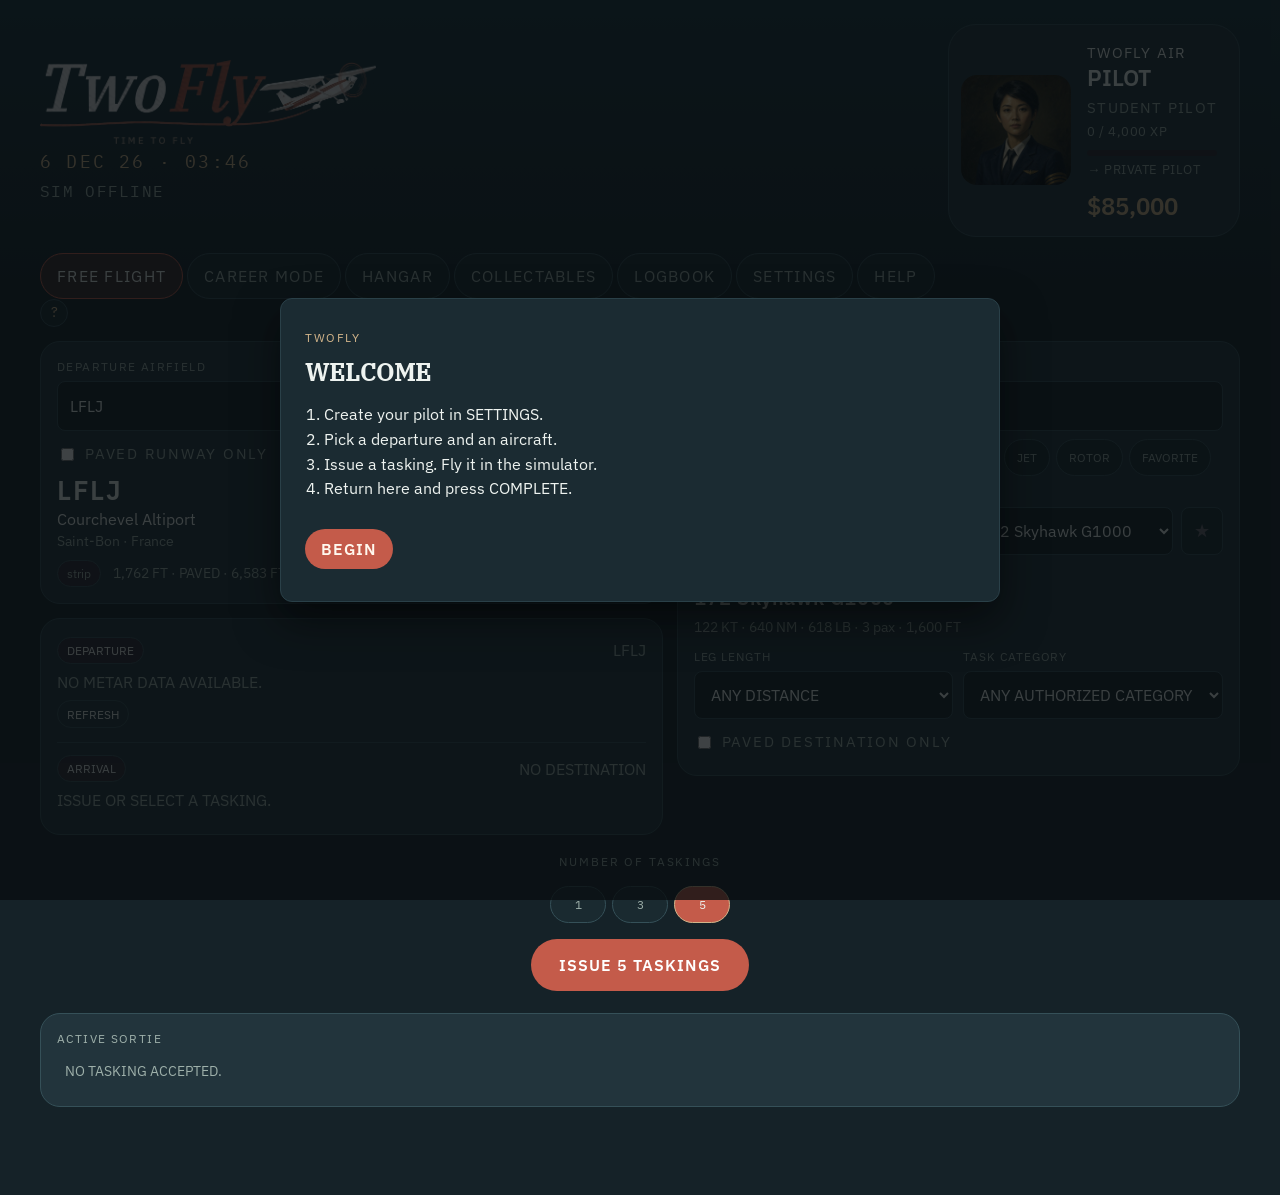
==== commit 9104f5a9: "Export from Grok" ====
--- a/public/twofly/index.html
+++ b/public/twofly/index.html
@@ -4,14 +4,14 @@
   <meta charset="UTF-8" />
   <meta name="viewport" content="width=device-width, initial-scale=1" />
   <title>TwoFly — Dispatch</title>
-  <link rel="icon" href="logo-mark.png?v=1.9.31" />
-  <link rel="stylesheet" href="style.css?v=1.9.31" />
+  <link rel="icon" href="logo-mark.png?v=1.9.69" />
+  <link rel="stylesheet" href="style.css?v=1.9.69" />
 </head>
 <body>
   <div class="wrap">
     <header class="top">
       <div class="brand">
-        <h1 class="logo"><img src="logo.png?v=1.9.31" alt="TwoFly" /></h1>
+        <h1 class="logo"><img src="logo.png?v=1.9.69" alt="TwoFly" /></h1>
         <p class="tiny clock" id="desk-clock"></p>
         <div class="tiny sim-line off" id="sim-line">SIM OFFLINE</div>
       </div>
@@ -41,8 +41,10 @@
         <label for="dep-input">DEPARTURE AIRFIELD</label>
         <div class="dep-search">
           <input id="dep-input" type="text" placeholder="ICAO, NAME, CITY" autocomplete="off" spellcheck="false" />
+          <button type="button" id="dep-random" class="ghost tiny">RANDOM</button>
           <div id="suggest" hidden></div>
         </div>
+        <label class="check"><input id="dep-paved" type="checkbox" /> PAVED RUNWAY ONLY</label>
         <div id="home-row" class="home-row">
           <button type="button" id="go-home" class="ghost tiny">HOME</button>
           <button type="button" id="set-home" class="ghost tiny">SET HOME</button>
@@ -102,11 +104,11 @@
             <label for="hop">LEG LENGTH</label>
             <select id="hop">
               <option value="auto">ANY DISTANCE</option>
-              <option value="brief">BRIEF 18–55 NM</option>
-              <option value="bush">SHORT FIELD 15–90 NM</option>
-              <option value="short">SHORT 70–220 NM</option>
-              <option value="medium">MEDIUM 180–520 NM</option>
-              <option value="long">LONG 450+ NM</option>
+              <option value="brief">BRIEF 15–30 NM</option>
+              <option value="short">SHORT 25–100 NM</option>
+              <option value="medium">MEDIUM 150–300 NM</option>
+              <option value="long">LONG 500–1000 NM</option>
+              <option value="xl">XL 1000+ NM</option>
             </select>
           </div>
           <div>
@@ -161,7 +163,7 @@
     <div id="view-hangar" hidden>
       <p class="tab-blurb">
         <button type="button" class="blurb-more" aria-label="Help" aria-expanded="false">?</button>
-        <span class="blurb-long" hidden>Buy, lease, or sell aircraft for CAREER MODE. Daily lease payments count toward ownership; buy it out for the remainder or return it free. Your fleet can hold up to 10 aircraft. Maintenance is tracked for each type. Registration comes from the simulator.</span>
+        <span class="blurb-long" hidden>Buy, lease, or sell aircraft for CAREER MODE. Daily lease payments count toward ownership; buy it out for the remainder or return it free. The hangar starts at 1 aircraft and grows with rank: Private 2, Instrument 4, Commercial 6, ATP 10. Aircraft you already own stay if you are over the cap. Maintenance is tracked for each type. Registration comes from the simulator.</span>
       </p>
       <p class="err" id="hangar-err" hidden></p>
       <section class="panel" id="loan-panel"></section>
@@ -186,79 +188,102 @@
     <div id="view-log" hidden>
       <p class="tab-blurb">
         <button type="button" class="blurb-more" aria-label="Help" aria-expanded="false">?</button>
-        <span class="blurb-long" hidden>Your career file is the record of certificates, hours, and sorties. The SORTIE LOG under it lists completed taskings from both FREE FLIGHT and CAREER MODE. Clearing the log only removes its entries. Certificates and collectables are not affected.</span>
+        <span class="blurb-long" hidden>Your career file is the record of certificates, hours, and sorties. Flight History lists completed taskings from both Free Flight and Career Mode. Clearing the log only removes those entries. Certificates and collectables are not affected.</span>
       </p>
       <section class="log-panel">
-        <h2>LOGBOOK
-          <button id="clear-log" class="ghost tiny" type="button">CLEAR LOG</button>
-        </h2>
+        <header class="log-head">
+          <h2>LOGBOOK</h2>
+          <button id="clear-log" class="log-clear" type="button">CLEAR LOG</button>
+        </header>
         <div id="career-file" class="career-file"></div>
-        <div id="pilot-stats" class="pilot-stats"></div>
-        <h3 class="album-h">SORTIE LOG</h3>
+        <h3 class="log-history">FLIGHT HISTORY</h3>
         <div id="log"></div>
       </section>
     </div>
 
     <div id="view-help" hidden>
       <section class="panel help-sheet">
-        <h3 class="album-h" data-fold="help-fly">HOW A FLIGHT WORKS</h3>
-        <div data-fold-body="help-fly">
-          <p>Pick a departure and an aircraft. Issue 1, 3, or 5 taskings. Accept one. Fly that route in the simulator. When you have landed, press Complete. Abort drops it and pays nothing.</p>
-        </div>
-        <h3 class="album-h folded" data-fold="help-free">FREE FLIGHT</h3>
-        <div class="folded" data-fold-body="help-free">
-          <p>Any aircraft on file can be used. Completing a sortie adds the pay to the pilot file. Certificates and hangar ownership do not apply.</p>
+        <h3 class="album-h" data-fold="help-free">FREE FLIGHT</h3>
+        <div data-fold-body="help-free">
+          <p>Choose a departure airport and an aircraft, then issue 1, 3, or 5 taskings. Pick one, fly the route in the simulator, and press <strong>Complete</strong> when you land. If you abort the tasking, it’s dropped and you won’t receive any pay.</p>
+          <p>Any aircraft in the TwoFly aircraft file can be used. Completing a sortie adds the earnings to your pilot file. Certificates and hangar ownership do not apply in Free Flight.</p>
         </div>
         <h3 class="album-h folded" data-fold="help-career">CAREER MODE</h3>
         <div class="folded" data-fold-body="help-career">
-          <p>Only hangar aircraft are offered. A completed tasking pays money and XP. Certificates unlock aircraft classes and mission types when that lock is on. Home field, maintenance, and the loan apply here.</p>
-        </div>
-        <h3 class="album-h folded" data-fold="help-cert">CERTIFICATES</h3>
-        <div class="folded" data-fold-body="help-cert">
-          <p>The ladder is Student, Private, Instrument, Commercial, then ATP. XP moves you up. You can still fly IFR weather without the Instrument Rating, at a penalty to pay and XP. The checkride on the logbook page can earn that rating early.</p>
-        </div>
-        <h3 class="album-h folded" data-fold="help-hangar">HANGAR</h3>
+          <p>Career Mode only offers aircraft you actually have in your hangar. Completing a tasking earns both money and XP. When certificate locks are enabled, earning new certificates unlocks additional aircraft classes and mission types. Your home field, aircraft maintenance, and loan also come into play here. A finished passenger, cargo, or medevac flight can leave one customer review. A crash, an abort, or a reposition does not.</p>
+          <p>Your career progresses through <strong>Student, Private, Instrument, Commercial, and ATP</strong>. Earn XP to move up the ladder.</p>
+          <p>You can still fly in IFR weather without an Instrument Rating, but you'll take a penalty to your pay and XP. The checkride on the Logbook page lets you earn the Instrument Rating early.</p>
+        </div>
+        <h3 class="album-h folded" data-fold="help-hangar">AIRCRAFT & MAINTENANCE</h3>
         <div class="folded" data-fold-body="help-hangar">
-          <p>Buy, lease, or sell. A daily lease payment counts toward the price. Buy it out for the rest, or return it free. The fleet holds 10. Hours, time to service, and health apply to owned aircraft and to leases. Health starts at 100% and is 25% after 40 hours, then keeps falling. At 0% the aircraft cannot take a tasking. A crash sets health to 0%. Service anytime. The bill is higher the worse the health. A serviced aircraft sells for 30% under market. Damage lowers the sale.</p>
-        </div>
-        <h3 class="album-h folded" data-fold="help-loan">CREDIT</h3>
+          <p>Buy, lease, or sell aircraft from the Hangar. With a lease, your daily payments count toward the aircraft's purchase price. You can either buy it outright by paying the remaining balance or return it without paying anything extra.</p>
+          <p>The hangar starts at 1 aircraft. Private raises it to 2, Instrument to 4, Commercial to 6, and ATP to 10. An airplane you already own stays even if you are over the cap. You cannot add another until you rank up or sell one. Owned and leased aircraft both track flight hours, service time, and overall health.</p>
+          <p>Aircraft start at 100% health. After 40 hours, health drops to 25%, then continues to fall as the aircraft is flown. At 0%, the aircraft can no longer accept taskings. A crash immediately reduces its health to 0%.</p>
+          <p>You can service an aircraft whenever you want. The worse its condition, the more the service will cost. A fully serviced aircraft sells for 30% below its current market value, and damage reduces the sale value further.</p>
+        </div>
+        <h3 class="album-h folded" data-fold="help-loan">LOANS & INTEREST</h3>
         <div class="folded" data-fold-body="help-loan">
-          <p>A withdrawal adds to your balance and to the loan. The rate is 8% a year, charged only on the amount you borrowed. Interest already added does not earn more interest. Unpaid interest stops once it reaches 25% of the remaining loan, so the balance cannot grow on itself. Repayment clears the interest first. Turn interest off in Settings and the amount you owe stays where it is.</p>
+          <p>Taking a withdrawal adds the money to your pilot balance and to your outstanding loan. Interest is charged at 8% per year and only applies to the amount you originally owe. Interest that has already been added does not generate additional interest.</p>
+          <p>Unpaid interest stops accumulating once it reaches 25% of the remaining loan, preventing the balance from growing indefinitely. When you make a repayment, it clears outstanding interest first.</p>
+          <p>If you turn interest off in Settings, your existing amount owed stays exactly where it is.</p>
         </div>
         <h3 class="album-h folded" data-fold="help-book">COLLECTABLES</h3>
         <div class="folded" data-fold-body="help-book">
-          <p>A stamp or postcard unlocks when you complete a sortie that qualifies. Airports count when you depart or arrive there. Cities and landmarks count when the field is close enough. Open an unlocked entry for its page.</p>
+          <p>Stamps and postcards unlock when you complete a sortie that meets their requirements.</p>
+          <p>Airports count when you depart from or arrive at them. Cities and landmarks count when the destination or departure field is close enough to qualify.</p>
+          <p>Once you've unlocked an entry, open it to view its dedicated page.</p>
         </div>
         <h3 class="album-h folded" data-fold="help-log">LOGBOOK</h3>
         <div class="folded" data-fold-body="help-log">
-          <p>Certificates, hours, and the latest milestones are here. The sortie list includes Free Flight and Career. Clearing the log does not clear collectables.</p>
+          <p>The Logbook keeps track of your certificates, flight hours, and latest milestones. Your sortie history includes both Free Flight and Career flights.</p>
+          <p>Clearing your logbook does not remove your unlocked collectables.</p>
         </div>
         <h3 class="album-h folded" data-fold="help-wx">WEATHER</h3>
         <div class="folded" data-fold-body="help-wx">
-          <p>The desk shows the real METAR for the field, or the nearest report within 20 miles. Explain This turns that report into plain language. The sky in the simulator can still disagree.</p>
+          <p>The desk displays the real METAR for the selected field, or the nearest available report within 20 miles.</p>
+          <p><strong>Explain This</strong> turns the METAR into plain language so you don't have to decipher aviation weather code every time. Humanity has invented enough abbreviations already.</p>
+          <p>The weather shown in TwoFly may not perfectly match what you see in the simulator.</p>
         </div>
         <h3 class="album-h folded" data-fold="help-sim">SIM WATCH</h3>
         <div class="folded" data-fold-body="help-sim">
-          <p>Optional, and MSFS only. You can issue, accept, and complete a tasking from anywhere. Sim Watch does not block the flight.</p>
-          <p>When the simulator is running it can note a crash, bank, G, speed, a go-around, a bounce, the landing time, the touchdown rate, and where the aircraft was when it landed. That position is compared with the planned field. You still press Complete. There is no rating when the simulator is offline.</p>
-          <p>A crash is the simulator's own crash, a touchdown of 2200 feet per minute or steeper, or 5 G on a hard touchdown. A descent or a steep turn is not a crash. Each completed sortie writes a text report in the logs folder next to TwoFly. Wear and hours apply only in Career, to an aircraft you own or lease.</p>
-        </div>
-        <h3 class="album-h folded" data-fold="help-rate">SORTIE RATING</h3>
+          <p>Sim Watch is optional and only available with Microsoft Flight Simulator. You can issue, accept, and complete a tasking from anywhere while the simulator is running. Sim Watch never prevents you from flying.</p>
+          <p>When connected, TwoFly can detect things such as crashes, steep banks, G-loads, excessive speed, go-arounds, bounces, landing time, touchdown rate, and the aircraft's position when it lands.</p>
+          <p>The landing position is compared with the planned destination. You still have to press <strong>Complete</strong> yourself.</p>
+          <p>If the simulator is offline, TwoFly cannot provide a flight rating.</p>
+        </div>
+        <h3 class="album-h folded" data-fold="help-rate">MISSION RATING</h3>
         <div class="folded" data-fold-body="help-rate">
-          <p>The letter is the whole sortie, not just the landing. S is 95 to 100, exceptional. A is 90 to 94, excellent. B is 80 to 89, good. C is 70 to 79, acceptable. D is 60 to 69, poor. F is under 60, or a crash. The number under the letter is the total.</p>
-          <p>Mission is 25. A landing the sim saw at the planned field is full marks. Landing somewhere else still completes the sortie and still pays, and the mission line is lower. The field counts when you are within about a mile and a half, wider for a long runway.</p>
-          <p>Landing is 30, and it is the largest part. Butter, smooth, firm, hard, rough, or critical. The same rate is judged more kindly in a jet than in a light aircraft. A bounce costs a little. A go-around does not. A firm landing does not damage the aircraft. A crash sets health to zero and the rating to F.</p>
-          <p>Handling is 20. It comes off for a bank past 70 degrees, a high G load, or speed well above the type. Ordinary bumps are left alone.</p>
-          <p>Operations is 15. Flying IFR weather in Career without an Instrument Rating costs part of it. The pay and XP penalty is separate.</p>
-          <p>Efficiency is 10. It compares the planned time with the time until the landing. Being a little off does not matter. It never checks the path you flew, because TwoFly does not follow you on a map.</p>
-        </div>
-        <h3 class="album-h folded" data-fold="help-set">SETTINGS</h3>
+          <p>Your final grade represents the entire sortie, not just the landing.</p>
+          <p><strong>S:</strong> 95–100, exceptional<br><strong>A:</strong> 90–94, excellent<br><strong>B:</strong> 80–89, good<br><strong>C:</strong> 70–79, acceptable<br><strong>D:</strong> 60–69, poor<br><strong>F:</strong> Below 60, or a crash</p>
+          <p>The number shown beneath the letter is your final score.</p>
+          <p><strong>Mission: 25 points.</strong> The Mission category checks whether you actually reached the planned destination. A landing detected at the assigned field earns full marks.</p>
+          <p>Landing somewhere else still completes the sortie and still pays, but the Mission score will be lower. TwoFly considers you to have reached the field when you're within roughly 1.5 miles of it, with a wider area allowed for longer runways.</p>
+          <p><strong>Landing: 30 points.</strong> Landing is the largest part of the rating.</p>
+          <p>Touchdowns are classified as <strong>Butter, Smooth, Firm, Hard, Rough,</strong> or <strong>Critical</strong>. The same touchdown rate is judged more gently in a jet than in a light aircraft.</p>
+          <p>A bounce costs a small amount, while a go-around does not hurt your score. A firm landing won't damage the aircraft.</p>
+          <p>A crash sets the aircraft's health to 0% and automatically gives the sortie an F.</p>
+          <p><strong>Handling: 20 points.</strong> Handling measures things such as excessive bank, high G-loads, and speeds well beyond what the aircraft normally cruises at.</p>
+          <p>Going past 70 degrees of bank, pulling excessive G, or flying significantly faster than the aircraft's normal cruise range can reduce this score.</p>
+          <p>Normal turbulence and minor bumps are ignored.</p>
+          <p><strong>Operations: 15 points.</strong> Operations covers how well you followed the conditions of the tasking.</p>
+          <p>In Career Mode, flying in IFR weather without an Instrument Rating reduces this score. The resulting pay and XP penalty is separate from the rating itself.</p>
+          <p><strong>Efficiency: 10 points.</strong> Efficiency compares the planned flight time with the time between departure and landing.</p>
+          <p>Being a little early or late is fine. TwoFly isn't trying to punish you for spending an extra five minutes admiring the scenery.</p>
+          <p>It does not check the route you actually flew, since TwoFly does not continuously track your position on a map.</p>
+        </div>
+        <h3 class="album-h folded" data-fold="help-set">SETTINGS & UNITS</h3>
         <div class="folded" data-fold-body="help-set">
-          <p>Pilot name, company name, and photo stay in Settings. US or European changes runway length, elevation, altimeter, weight, and visibility. Simulator hides types that do not exist for the one you pick. Money, certificate locks, service, and interest can each be turned off. Export a backup before you clear progress.</p>
+          <p>Your pilot name, company name, and profile photo are managed from Settings.</p>
+          <p>The <strong>US</strong> and <strong>European</strong> unit systems change runway length, field elevation, altimeter, weight, and visibility units.</p>
+          <p>When a simulator is selected, TwoFly hides aircraft types that aren't available for that simulator.</p>
+          <p>Money, certificate locks, aircraft service, and loan interest can each be disabled in Settings.</p>
+          <p>Before clearing your progress, export a backup. Future-you will be considerably less annoyed.</p>
         </div>
         <h3 class="album-h folded" data-fold="help-time">TIME</h3>
         <div class="folded" data-fold-body="help-time">
-          <p>The clock at the top is yours. Departure and arrival times on a tasking are local to the airfield. Departure is a suggestion. In Career Mode, a timed arrival pays less if you are late.</p>
+          <p>The clock at the top of the desk uses your local time.</p>
+          <p>Departure and arrival times shown on taskings use the local time at the relevant airport.</p>
+          <p>The departure time is only a suggestion. In Career Mode, however, arriving late can reduce the payout for a timed tasking.</p>
         </div>
       </section>
     </div>
@@ -295,6 +320,7 @@
         <label class="check" data-tip="8% a year on the amount borrowed. Interest already charged does not earn more. Unpaid interest stops at 25% of the remaining loan. Off, the debt does not grow."><input id="set-interest" type="checkbox" /> INTEREST ON DEBT</label>
         <label class="check" data-tip="Clicks and dispatch sounds at the desk."><input id="set-sound" type="checkbox" /> DESK SOUND</label>
         <label class="check" data-tip="Reads MSFS for a crash, bank, G, speed, a go-around, a bounce, landing time, touchdown rate, and whether the landing was at the planned field. It does not stop you flying from somewhere else. You still press Complete. MSFS only."><input id="set-simwatch" type="checkbox" /> SIM WATCH</label>
+        <label class="check" data-tip="One short review after a finished passenger, cargo, or medevac flight. Written from the landing, the weather, and whether you made the field on time. A crash, an abort, or a reposition gets none. Off, no new reviews are added."><input id="set-reviews" type="checkbox" /> CUSTOMER REVIEWS</label>
         <label for="set-hud" class="pad-top">HUD SCALE</label>
         <div class="hud-scale">
           <input id="set-hud" type="range" min="100" max="300" step="10" value="100" />
@@ -341,10 +367,10 @@
       </section>
       <section class="panel about-panel">
         <label>ABOUT</label>
-        <img class="about-logo" src="logo.png?v=1.9.31" alt="TwoFly" />
+        <img class="about-logo" src="logo.png?v=1.9.69" alt="TwoFly" />
         <p>TWOFLY · MIT LICENSE · 2026</p>
         <p>A project designed and directed by gaminglabrador5, with software development assistance from Grok (xAI). Released as freeware. TwoFly is an independent project and is not affiliated with Microsoft or Asobo Studio.</p>
-        <p class="about-ver" id="about-ver">JS v1.9.31</p>
+        <p class="about-ver" id="about-ver">JS v1.9.69</p>
       </section>
     </div>
   </div>
@@ -397,7 +423,6 @@
         <li>Issue a tasking. Fly it in the simulator.</li>
         <li>Return here and press COMPLETE.</li>
       </ol>
-      <p class="muted">Issue a tasking, fly it in the simulator, then mark it complete.</p>
       <footer class="job-foot">
         <button type="button" class="sheet-yes" id="welcome-go">BEGIN</button>
       </footer>
@@ -424,9 +449,9 @@
         .then(function (d) {
           if (!el) return;
           if (d && d.version) el.textContent = "EXE " + d.version + " · " + (d.build || "");
-          else el.textContent = "JS v1.9.31";
+          else el.textContent = "JS v1.9.69";
         })
-        .catch(function () { if (el) el.textContent = "JS v1.9.31"; });
+        .catch(function () { if (el) el.textContent = "JS v1.9.69"; });
       setTimeout(function () {
         if (window.__twoflyReady) return;
         var chip = document.getElementById("pilot-chip");
@@ -436,12 +461,12 @@
       }, 8000);
     })();
   </script>
-  <script src="aircraft.js?v=1.9.31"></script>
-  <script src="landmarks.js?v=1.9.31"></script>
-  <script src="cities.js?v=1.9.31"></script>
-  <script src="ports.js?v=1.9.31"></script>
-  <script src="pedia-copy.js?v=1.9.31"></script>
-  <script src="helipads.js?v=1.9.31"></script>
-  <script src="app.js?v=1.9.31"></script>
+  <script src="aircraft.js?v=1.9.69"></script>
+  <script src="landmarks.js?v=1.9.69"></script>
+  <script src="cities.js?v=1.9.69"></script>
+  <script src="ports.js?v=1.9.69"></script>
+  <script src="pedia-copy.js?v=1.9.69"></script>
+  <script src="helipads.js?v=1.9.69"></script>
+  <script src="app.js?v=1.9.69"></script>
 </body>
 </html>
--- a/public/twofly/style.css
+++ b/public/twofly/style.css
@@ -47,6 +47,7 @@
   --space-5: 24px;
   --motion-quick: 150ms;
   --ease-out: cubic-bezier(0.23, 1, 0.32, 1);
+  --hud-z: 1;
   font-family: "IBM Plex Sans", "Source Sans 3", "Segoe UI", sans-serif;
 }
 * { box-sizing: border-box; }
@@ -207,7 +208,9 @@
   transform: none;
   transition-delay: 400ms;
 }
-.dep-search { position: relative; }
+.dep-search { position: relative; display: flex; gap: 8px; align-items: stretch; }
+.dep-search input { flex: 1; min-width: 0; }
+#dep-random { flex: none; align-self: center; }
 .home-row {
   display: none;
   align-items: center;
@@ -462,16 +465,28 @@
 #active .job.on { border-color: var(--accent2); }
 
 .pedia {
-  position: fixed; inset: 0; background: rgba(8,14,16,.78);
+  position: fixed;
+  top: 0; left: 0;
+  width: calc(100vw / var(--hud-z));
+  height: calc(100vh / var(--hud-z));
+  box-sizing: border-box;
+  background: rgba(8,14,16,.78);
   display: flex; align-items: center; justify-content: center;
-  padding: 24px; z-index: 40;
+  padding: 16px; z-index: 40;
+  overflow: hidden;
 }
 .pedia[hidden] { display: none !important; }
 .pedia-sheet {
   background: #1b2b32;
   color: var(--ink);
   width: min(720px, 100%);
-  max-height: 92vh; overflow: auto;
+  flex: 0 1 auto;
+  min-height: 0;
+  max-height: min(100%, calc(100vh / var(--hud-z) - 32px));
+  overflow-x: hidden;
+  overflow-y: auto;
+  overscroll-behavior: contain;
+  box-sizing: border-box;
   padding: 22px 24px 28px;
   border: 1px solid #2a4048;
   border-radius: var(--radius-md);
@@ -484,7 +499,28 @@
 .pedia-plate.card img { width: 100%; height: auto; object-fit: contain; }
 .pedia-plate figcaption { font-size: .7rem; letter-spacing: .12em; color: var(--muted); margin-top: 4px; }
 .pedia-extract { line-height: 1.55; font-size: .95rem; color: var(--ink); }
-#pedia-close { float: right; color: var(--ink); border-color: var(--line); }
+#pedia-close {
+  position: sticky; top: 0; float: right; z-index: 2;
+  color: var(--ink); border-color: var(--line); background: #1b2b32;
+}
+.pedia-sheet > .job-foot {
+  position: sticky; bottom: 0; z-index: 2;
+  background: #1b2b32;
+  margin: 16px -24px 0;
+  padding: 12px 24px 4px;
+}
+#confirm.pedia { overflow: auto; }
+#confirm .pedia-sheet {
+  overflow: visible;
+  max-height: none;
+}
+#confirm .pedia-sheet > .job-foot {
+  position: static;
+}
+#confirm #confirm-copy {
+  margin: 0;
+  line-height: 1.45;
+}
 
 .pedia-stamp { border: 1px solid var(--line); padding: 18px 12px; text-align: center; letter-spacing: .16em; font-family: "IBM Plex Serif", Georgia, serif; margin: 0 0 14px; background: #121c22; color: var(--ink); }
 
@@ -558,7 +594,20 @@
   color: var(--ink);
   border: 1px solid #2a4048;
   box-shadow: 0 18px 44px rgba(0, 0, 0, 0.5);
-}
+  max-height: 100%;
+  overflow-y: auto;
+}
+.review-card {
+  margin: 12px 0;
+  padding: 12px 14px;
+  border: 1px solid var(--line);
+  border-radius: 10px;
+  background: #152228;
+}
+.review-stars { letter-spacing: .08em; color: var(--accent2); margin: 4px 0 8px; }
+.review-stars span { letter-spacing: .04em; color: var(--muted); font-size: .85rem; }
+.review-line { margin: 0 0 8px; line-height: 1.45; color: var(--ink); }
+.review-line b { color: var(--accent2); letter-spacing: .08em; margin-right: 6px; }
 #debrief .pedia-kicker { color: var(--accent2); }
 #debrief .debrief-sheet h2 { color: var(--ink); margin: 4px 0 8px; }
 #debrief .muted { color: var(--muted); }
@@ -762,6 +811,163 @@
 .loan-acts button:hover { border-color: var(--accent2); }
 #view-log .log-panel { margin-top: 0; }
 
+.log-panel .log-head {
+  display: flex;
+  align-items: baseline;
+  justify-content: space-between;
+  gap: 16px;
+  margin: 0 0 22px;
+}
+.log-panel .log-head h2 {
+  margin: 0;
+  font-size: 1.15rem;
+  letter-spacing: .18em;
+  color: var(--ink);
+  font-weight: 500;
+}
+.log-clear {
+  appearance: none;
+  background: none;
+  border: 0;
+  padding: 4px 0;
+  color: var(--muted);
+  font: inherit;
+  font-size: .72rem;
+  letter-spacing: .14em;
+  cursor: pointer;
+}
+.log-clear:hover { color: var(--ink); }
+.log-card {
+  border: 1px solid var(--line);
+  border-radius: 12px;
+  background: #1a3038;
+  padding: 16px 16px 14px;
+  margin: 0 0 16px;
+}
+.log-rank {
+  font-family: "IBM Plex Serif", Georgia, serif;
+  font-size: 1.85rem;
+  font-weight: 500;
+  margin: 0 0 4px;
+  letter-spacing: .02em;
+}
+.log-nextxp {
+  margin: 0 0 10px;
+  color: var(--muted);
+  letter-spacing: .04em;
+}
+.log-card .xp-track.wide { width: 100%; max-width: none; margin: 4px 0 14px; }
+.log-card .career-ratings { margin: 0; }
+.career-ratings span.now {
+  color: #1c140c;
+  background: var(--accent2);
+  border-color: var(--accent2);
+}
+.log-note {
+  margin: 12px 0 0;
+  color: var(--muted);
+  font-size: .88rem;
+  line-height: 1.4;
+}
+.log-card h3 {
+  margin: 0 0 12px;
+  font-size: .72rem;
+  font-weight: 500;
+  letter-spacing: .16em;
+  color: var(--muted);
+}
+.log-stats {
+  display: grid;
+  grid-template-columns: repeat(4, minmax(0, 1fr));
+  gap: 14px 12px;
+}
+.log-stats b {
+  display: block;
+  font-size: 1.45rem;
+  font-weight: 500;
+  font-variant-numeric: tabular-nums;
+  letter-spacing: .02em;
+  color: var(--ink);
+}
+.log-stats span {
+  display: block;
+  margin-top: 2px;
+  font-size: .68rem;
+  letter-spacing: .12em;
+  color: var(--muted);
+}
+.log-rep-score {
+  margin: 0;
+  font-size: 1.6rem;
+  letter-spacing: .06em;
+  color: var(--accent2);
+}
+.log-rep-count { margin: 2px 0 0; color: var(--muted); font-size: .9rem; }
+.log-quote {
+  margin-top: 12px;
+  padding: 10px 12px;
+  border-radius: 8px;
+  background: #122026;
+}
+.log-quote p { margin: 0; line-height: 1.45; }
+.log-quote .review-stars { margin: 0 0 6px; }
+.log-mile-card { padding-bottom: 10px; }
+.log-miles-toggle {
+  width: 100%;
+  display: flex;
+  justify-content: space-between;
+  align-items: center;
+  gap: 12px;
+  background: none;
+  border: 0;
+  padding: 0;
+  color: var(--muted);
+  font: inherit;
+  font-size: .72rem;
+  letter-spacing: .16em;
+  cursor: pointer;
+  text-align: left;
+}
+.log-miles { margin-top: 12px; }
+.log-mile { padding: 8px 0; border-top: 1px solid var(--line); }
+.log-mile b {
+  display: block;
+  font-weight: 500;
+  letter-spacing: .06em;
+  color: var(--ink);
+}
+.log-mile span { display: block; margin-top: 2px; color: var(--muted); font-size: .82rem; line-height: 1.35; }
+.log-tick { color: var(--accent2); margin-right: 6px; }
+.log-history {
+  margin: 28px 0 8px;
+  font-size: .72rem;
+  font-weight: 500;
+  letter-spacing: .16em;
+  color: var(--muted);
+}
+.sortie {
+  padding: 14px 2px 16px;
+  border-top: 1px solid var(--line);
+}
+.sortie-top { display: flex; justify-content: space-between; gap: 12px; align-items: flex-start; }
+.sortie-top b {
+  display: block;
+  font-size: 1.25rem;
+  font-weight: 500;
+  letter-spacing: .04em;
+}
+.sortie-top span, .sortie-meta, .sortie-ship {
+  display: block;
+  color: var(--muted);
+  font-size: .86rem;
+  line-height: 1.4;
+}
+.sortie-meta { margin: 8px 0 2px; }
+.sortie-ship { margin: 0; color: var(--ink); }
+@media (max-width: 720px) {
+  .log-stats { grid-template-columns: repeat(2, minmax(0, 1fr)); }
+}
+
 
 .about-panel { position: relative; padding-bottom: 40px; }
 .about-ver {
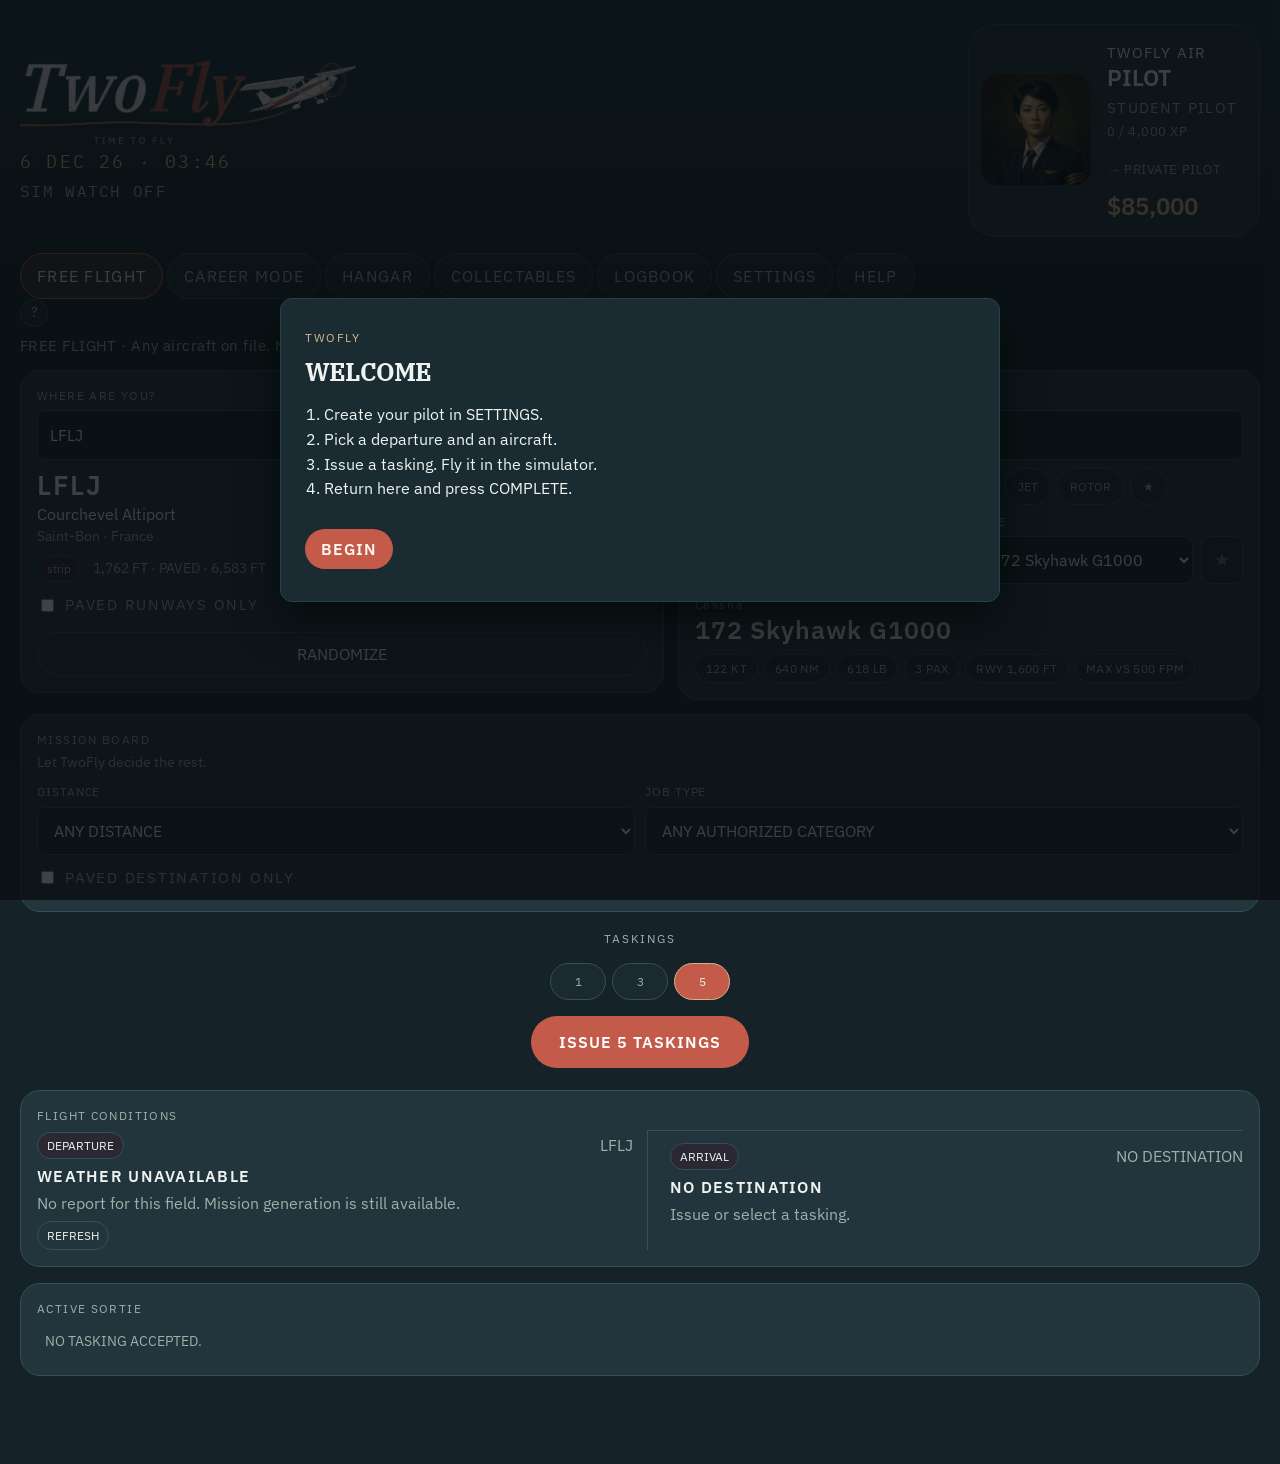
==== commit 5f90184b: "Export from Grok" ====
--- a/public/twofly/index.html
+++ b/public/twofly/index.html
@@ -4,14 +4,14 @@
   <meta charset="UTF-8" />
   <meta name="viewport" content="width=device-width, initial-scale=1" />
   <title>TwoFly — Dispatch</title>
-  <link rel="icon" href="logo-mark.png?v=1.9.69" />
-  <link rel="stylesheet" href="style.css?v=1.9.69" />
+  <link rel="icon" href="logo-mark.png?v=1.9.86" />
+  <link rel="stylesheet" href="style.css?v=1.9.86" />
 </head>
 <body>
   <div class="wrap">
     <header class="top">
       <div class="brand">
-        <h1 class="logo"><img src="logo.png?v=1.9.69" alt="TwoFly" /></h1>
+        <h1 class="logo"><img src="logo.png?v=1.9.86" alt="TwoFly" /></h1>
         <p class="tiny clock" id="desk-clock"></p>
         <div class="tiny sim-line off" id="sim-line">SIM OFFLINE</div>
       </div>
@@ -33,45 +33,25 @@
     <div id="view-desk">
     <p class="tab-blurb" id="desk-blurb">
       <button type="button" class="blurb-more" aria-label="Help" aria-expanded="false">?</button>
+      <span class="desk-mode" id="desk-mode">FREE FLIGHT · Any aircraft on file. No rank or ownership restrictions.</span>
       <span class="blurb-long" hidden id="desk-blurb-long">FREE FLIGHT lets you take civilian taskings from any airfield. Every aircraft type in your files is eligible. Completing a sortie adds the payment to your pilot file. Rank restrictions and hangar ownership do not apply.</span>
     </p>
     <div class="grid">
-      <div class="desk-col">
-      <section class="panel">
-        <label for="dep-input">DEPARTURE AIRFIELD</label>
+      <section class="panel">
+        <label for="dep-input">WHERE ARE YOU?</label>
         <div class="dep-search">
           <input id="dep-input" type="text" placeholder="ICAO, NAME, CITY" autocomplete="off" spellcheck="false" />
-          <button type="button" id="dep-random" class="ghost tiny">RANDOM</button>
           <div id="suggest" hidden></div>
         </div>
-        <label class="check"><input id="dep-paved" type="checkbox" /> PAVED RUNWAY ONLY</label>
+        <div id="dep-card"></div>
+        <label class="check"><input id="dep-paved" type="checkbox" /> PAVED RUNWAYS ONLY</label>
+        <button type="button" id="dep-random" class="ghost">RANDOMIZE</button>
         <div id="home-row" class="home-row">
           <button type="button" id="go-home" class="ghost tiny">HOME</button>
           <button type="button" id="set-home" class="ghost tiny">SET HOME</button>
           <span id="home-meta" class="muted">NO HOME FIELD SET</span>
         </div>
-        <div id="dep-card"></div>
-      </section>
-
-      <section class="panel" id="wx">
-        <div class="wx-stack">
-          <div class="wx-slot">
-            <div class="daily-top">
-              <span class="tag">DEPARTURE</span>
-              <span class="muted" id="wx-meta">SELECT AIRFIELD</span>
-            </div>
-            <div id="wx-body"><p class="muted">NO AIRFIELD SELECTED.</p></div>
-          </div>
-          <div class="wx-slot">
-            <div class="daily-top">
-              <span class="tag">ARRIVAL</span>
-              <span class="muted" id="wx-arr-meta">NO DESTINATION</span>
-            </div>
-            <div id="wx-arr-body"><p class="muted">ISSUE OR SELECT A TASKING.</p></div>
-          </div>
-        </div>
-      </section>
-      </div>
+      </section>
 
       <section class="panel">
         <label for="ac-search">AIRCRAFT</label>
@@ -83,7 +63,7 @@
           <button type="button" data-filter="turboprop">TURBOPROP</button>
           <button type="button" data-filter="jet">JET</button>
           <button type="button" data-filter="helo">ROTOR</button>
-          <button type="button" data-filter="owned">FAVORITE</button>
+          <button type="button" data-filter="owned">★</button>
         </div>
         <div class="row ac-pick">
           <div>
@@ -99,29 +79,34 @@
           </div>
         </div>
         <div id="ac-meta"></div>
-        <div class="row">
-          <div>
-            <label for="hop">LEG LENGTH</label>
-            <select id="hop">
-              <option value="auto">ANY DISTANCE</option>
-              <option value="brief">BRIEF 15–30 NM</option>
-              <option value="short">SHORT 25–100 NM</option>
-              <option value="medium">MEDIUM 150–300 NM</option>
-              <option value="long">LONG 500–1000 NM</option>
-              <option value="xl">XL 1000+ NM</option>
-            </select>
-          </div>
-          <div>
-            <label for="type">TASK CATEGORY</label>
-            <select id="type"></select>
-          </div>
-        </div>
-        <label class="check"><input id="hard" type="checkbox" /> PAVED DESTINATION ONLY</label>
-      </section>
-    </div>
+      </section>
+    </div>
+
+    <section class="panel mission-board">
+      <label>MISSION BOARD</label>
+      <p class="board-note">Let TwoFly decide the rest.</p>
+      <div class="row">
+        <div>
+          <label for="hop">DISTANCE</label>
+          <select id="hop">
+            <option value="auto">ANY DISTANCE</option>
+            <option value="brief">BRIEF 15–30 NM</option>
+            <option value="short">SHORT 25–100 NM</option>
+            <option value="medium">MEDIUM 150–300 NM</option>
+            <option value="long">LONG 500–1000 NM</option>
+            <option value="xl">XL 1000+ NM</option>
+          </select>
+        </div>
+        <div>
+          <label for="type">JOB TYPE</label>
+          <select id="type"></select>
+        </div>
+      </div>
+      <label class="check"><input id="hard" type="checkbox" /> PAVED DESTINATION ONLY</label>
+    </section>
 
     <div class="actions">
-      <p class="issue-kicker">NUMBER OF TASKINGS</p>
+      <p class="issue-kicker">TASKINGS</p>
       <div class="issue-n filters" id="issue-n">
         <button type="button" data-n="1">1</button>
         <button type="button" data-n="3">3</button>
@@ -130,9 +115,32 @@
       <button id="go" type="button">ISSUE 5 TASKINGS</button>
     </div>
 
+    <section class="panel" id="wx">
+      <label>FLIGHT CONDITIONS</label>
+      <div class="wx-stack">
+        <div class="wx-slot">
+          <div class="daily-top">
+            <span class="tag">DEPARTURE</span>
+            <span class="muted" id="wx-meta">SELECT AIRFIELD</span>
+          </div>
+          <div id="wx-body"><p class="muted">NO AIRFIELD SELECTED.</p></div>
+        </div>
+        <div class="wx-slot">
+          <div class="daily-top">
+            <span class="tag">ARRIVAL</span>
+            <span class="muted" id="wx-arr-meta">NO DESTINATION</span>
+          </div>
+          <div id="wx-arr-body"><p class="muted">ISSUE OR SELECT A TASKING.</p></div>
+        </div>
+      </div>
+    </section>
+
+    <div id="flight-board">
+      <p class="issue-kicker" id="board-kicker" hidden>FLIGHT BOARD</p>
+      <div id="missions"></div>
+    </div>
+
     <section class="panel" id="active"></section>
-
-    <div id="missions"></div>
     </div>
 
     <div id="view-book" hidden>
@@ -163,24 +171,29 @@
     <div id="view-hangar" hidden>
       <p class="tab-blurb">
         <button type="button" class="blurb-more" aria-label="Help" aria-expanded="false">?</button>
-        <span class="blurb-long" hidden>Buy, lease, or sell aircraft for CAREER MODE. Daily lease payments count toward ownership; buy it out for the remainder or return it free. The hangar starts at 1 aircraft and grows with rank: Private 2, Instrument 4, Commercial 6, ATP 10. Aircraft you already own stay if you are over the cap. Maintenance is tracked for each type. Registration comes from the simulator.</span>
+        <span class="blurb-long" hidden>Buy, lease, or sell aircraft for CAREER MODE. The used board lists eight aircraft each day: piston, bush, vintage, and turboprop under 12 seats, already below full health. Daily lease payments count toward ownership; buy it out for the remainder or return it free. The hangar starts at 1 aircraft and grows with rank: Private 2, Instrument 4, Commercial 6, ATP 10. Aircraft you already own stay if you are over the cap. Maintenance is tracked for each type. Set a tail on the aircraft, or leave it blank and the simulator registration is kept after a flight.</span>
       </p>
       <p class="err" id="hangar-err" hidden></p>
+      <section class="panel">
+        <label id="fleet-label">YOUR FLEET</label>
+        <p class="fleet-count" id="fleet-count">0 / 1 AIRCRAFT</p>
+        <p class="board-note" id="fleet-note">The hangar is empty.</p>
+        <div id="fleet-list" class="fleet"></div>
+      </section>
       <section class="panel" id="loan-panel"></section>
       <section class="panel">
-        <label id="fleet-label">FLEET 0/10</label>
-        <div id="fleet-list" class="fleet"></div>
-      </section>
-      <section class="panel">
         <label for="mkt-search">AIRCRAFT MARKET</label>
-        <input id="mkt-search" type="text" placeholder="SEARCH TYPE OR MANUFACTURER" autocomplete="off" />
+        <input id="mkt-search" type="text" placeholder="SEARCH AIRCRAFT OR MANUFACTURER" autocomplete="off" />
         <div id="mkt-filters" class="filters">
           <button type="button" data-mkt="all" class="on">ALL</button>
+          <button type="button" data-mkt="owned">OWNED</button>
+          <button type="button" data-mkt="used">USED</button>
           <button type="button" data-mkt="piston">PISTON</button>
           <button type="button" data-mkt="turboprop">TURBOPROP</button>
           <button type="button" data-mkt="jet">JET</button>
           <button type="button" data-mkt="helo">ROTOR</button>
         </div>
+        <p class="board-note" id="used-note" hidden>Eight listings a day. Piston, bush, vintage, and turboprop under 12 seats. Cheaper than new, and closer to service.</p>
         <div id="market-list" class="market"></div>
       </section>
     </div>
@@ -328,17 +341,14 @@
         </div>
         <label for="set-sim" class="pad-top">SIMULATOR</label>
         <select id="set-sim">
-          <option value="both">MSFS 2020 AND 2024</option>
           <option value="20">MSFS 2020</option>
           <option value="24">MSFS 2024</option>
         </select>
-        <p class="muted">Both shows every type. MSFS 2020 hides aircraft that exist only in 2024. MSFS 2024 hides the few community types that do not run there.</p>
         <label for="set-clock" class="pad-top">CLOCK</label>
         <select id="set-clock">
           <option value="24">24-HOUR</option>
           <option value="12">12-HOUR</option>
         </select>
-        <p class="muted">Desk clock is your time. Tasking DEP and ARR are local to the airfield.</p>
         <label for="set-ccy" class="pad-top">CURRENCY</label>
         <select id="set-ccy"></select>
         <label for="set-units" class="pad-top">UNITS</label>
@@ -352,7 +362,7 @@
           <input id="home-input" type="text" placeholder="ICAO, NAME, CITY" autocomplete="off" spellcheck="false" />
           <div id="home-suggest" hidden></div>
         </div>
-        <p class="muted" id="home-set-meta">USED BY THE HOME BUTTON IN CAREER MODE.</p>
+        <p class="muted" id="home-set-meta">This is your base of operations. Home in Career Mode will use this airport as your starting point.</p>
       </section>
       <section class="panel">
         <label>PROGRESS</label>
@@ -367,10 +377,10 @@
       </section>
       <section class="panel about-panel">
         <label>ABOUT</label>
-        <img class="about-logo" src="logo.png?v=1.9.69" alt="TwoFly" />
+        <img class="about-logo" src="logo.png?v=1.9.86" alt="TwoFly" />
         <p>TWOFLY · MIT LICENSE · 2026</p>
-        <p>A project designed and directed by gaminglabrador5, with software development assistance from Grok (xAI). Released as freeware. TwoFly is an independent project and is not affiliated with Microsoft or Asobo Studio.</p>
-        <p class="about-ver" id="about-ver">JS v1.9.69</p>
+        <p>A project designed and directed by gaminglabrador5. Logo design contributed by RaisinRum. Software development assistance from Grok (xAI). Writing assistance from GPT. Released as freeware. TwoFly is an independent project and is not affiliated with Microsoft or Asobo Studio.</p>
+        <p class="about-ver" id="about-ver">JS v1.9.86</p>
       </section>
     </div>
   </div>
@@ -449,9 +459,9 @@
         .then(function (d) {
           if (!el) return;
           if (d && d.version) el.textContent = "EXE " + d.version + " · " + (d.build || "");
-          else el.textContent = "JS v1.9.69";
+          else el.textContent = "JS v1.9.86";
         })
-        .catch(function () { if (el) el.textContent = "JS v1.9.69"; });
+        .catch(function () { if (el) el.textContent = "JS v1.9.86"; });
       setTimeout(function () {
         if (window.__twoflyReady) return;
         var chip = document.getElementById("pilot-chip");
@@ -461,12 +471,12 @@
       }, 8000);
     })();
   </script>
-  <script src="aircraft.js?v=1.9.69"></script>
-  <script src="landmarks.js?v=1.9.69"></script>
-  <script src="cities.js?v=1.9.69"></script>
-  <script src="ports.js?v=1.9.69"></script>
-  <script src="pedia-copy.js?v=1.9.69"></script>
-  <script src="helipads.js?v=1.9.69"></script>
-  <script src="app.js?v=1.9.69"></script>
+  <script src="aircraft.js?v=1.9.86"></script>
+  <script src="landmarks.js?v=1.9.86"></script>
+  <script src="cities.js?v=1.9.86"></script>
+  <script src="ports.js?v=1.9.86"></script>
+  <script src="pedia-copy.js?v=1.9.86"></script>
+  <script src="helipads.js?v=1.9.86"></script>
+  <script src="app.js?v=1.9.86"></script>
 </body>
 </html>
--- a/public/twofly/style.css
+++ b/public/twofly/style.css
@@ -59,7 +59,7 @@
   color: var(--ink);
   line-height: 1.5;
 }
-.wrap { max-width: 1240px; margin: 0 auto; padding: 24px 20px 72px; }
+.wrap { max-width: 1360px; margin: 0 auto; padding: 24px 20px 72px; }
 header.top {
   display: flex; justify-content: space-between; gap: 20px; align-items: center;
   margin-bottom: 16px; flex-wrap: wrap;
@@ -165,6 +165,36 @@
   align-items: start;
 }
 .desk-col { display: grid; gap: 14px; }
+.mission-board { margin-bottom: 14px; }
+.board-note { margin: -2px 0 0; color: var(--muted); font-size: .88rem; }
+#dep-random { width: 100%; margin-top: 10px; min-height: 44px; }
+.ac-specs { display: flex; flex-wrap: wrap; gap: 6px; margin-top: 10px; }
+.ac-specs span {
+  background: var(--chip); border: 1px solid var(--line); border-radius: 999px;
+  padding: 4px 10px; font-size: .78rem; color: var(--muted); letter-spacing: .03em;
+}
+.desk-mode { letter-spacing: .03em; }
+.wx-miss { margin: 0; color: var(--muted); line-height: 1.45; }
+.wx-miss b { display: block; color: var(--ink); letter-spacing: .08em; font-weight: 600; margin-bottom: 4px; }
+#flight-board { margin-bottom: 14px; }
+#flight-board .issue-kicker { margin: 0 0 10px; }
+#missions { counter-reset: task; }
+.job { counter-increment: task; position: relative; padding: 20px 22px; }
+.job::before {
+  content: "TASKING " counter(task, decimal-leading-zero);
+  display: block;
+  letter-spacing: .16em;
+  font-size: .72rem;
+  color: var(--accent2);
+  margin-bottom: 8px;
+}
+@media (min-width: 821px) {
+  .wx-stack { grid-template-columns: 1fr 1fr; gap: 0 22px; }
+  .wx-slot + .wx-slot { border-top: 0; border-left: 1px solid var(--line); padding: 2px 0 2px 22px; }
+}
+@media (max-width: 720px) {
+  .mission-board .row, .ac-pick { grid-template-columns: 1fr; }
+}
 @media (max-width: 820px) { .grid { grid-template-columns: 1fr; } }
 
 label { display: block; font-size: .72rem; letter-spacing: .08em; text-transform: uppercase; color: var(--muted); margin-bottom: 6px; }
@@ -249,7 +279,7 @@
 .dep-facts { display: flex; flex-wrap: wrap; gap: 8px 12px; align-items: center; margin-top: 8px; color: var(--muted); font-size: .86rem; }
 .ac-ident { margin-top: 12px; }
 .ac-ident span { display: block; letter-spacing: .14em; font-size: .72rem; color: var(--muted); }
-.ac-ident b { display: block; font-size: 1.25rem; letter-spacing: .03em; line-height: 1.2; margin-top: 2px; }
+.ac-ident b { display: block; font-size: 1.55rem; letter-spacing: .04em; line-height: 1.15; margin-top: 2px; }
 .ac-nums { margin: 6px 0 0; color: var(--muted); font-size: .9rem; }
 .actions {
   display: flex;
@@ -285,7 +315,7 @@
 .chip-rank { letter-spacing: .1em; }
 .chip-xp, .chip-next { font-size: .82rem !important; letter-spacing: .04em !important; }
 .chip-cash { font-size: 1.25rem; margin-top: 6px; }
-.xp-track { margin-top: 6px; background: #152228; }
+.xp-track { margin-top: 6px; height: 6px; width: 100%; background: #152228; border-radius: 99px; overflow: hidden; }
 .log-panel { margin-top: 8px; }
 .log-panel h2, .panel > label, .album-h { letter-spacing: .12em; }
 .filters { display: flex; flex-wrap: wrap; gap: 6px; margin: 8px 0; }
@@ -346,7 +376,7 @@
 }
 .route span { color: var(--muted); font-size: .85rem; }
 .stats { display: flex; flex-wrap: wrap; gap: 8px 14px; color: var(--muted); font-size: .88rem; }
-.brief { line-height: 1.55; margin: 12px 0 8px; color: #d7e2de; font-size: .95rem; max-width: 62ch; }
+.brief { line-height: 1.55; margin: 14px 0 8px; color: #d7e2de; font-size: 1.05rem; max-width: 70ch; }
 .notes { display: flex; flex-wrap: wrap; gap: 6px; }
 .job footer, .job-foot { display: flex; gap: 8px; margin-top: 12px; flex-wrap: wrap; align-items: center; }
 .fpm-lab { color: var(--muted); font-size: .8rem; display: flex; align-items: center; gap: 6px; }
@@ -432,7 +462,7 @@
 .wx-cat.cat-IFR { color: #e6c35c; }
 .wx-cat.cat-LIFR { color: #e07a7a; }
 .xp-track { margin-top: 8px; height: 6px; width: min(280px, 100%); background: #2a2630; border-radius: 99px; overflow: hidden; }
-#xp-bar { height: 100%; width: 0; background: var(--accent2); }
+.xp-track > div { display: block; height: 100%; background: var(--accent2); }
 
 .album-h { font-size: .85rem; font-weight: 500; color: var(--muted); margin: 16px 0 8px; }
 .album {
@@ -533,6 +563,16 @@
 .debrief-list { margin: 0 0 14px; padding-left: 1.1em; }
 .debrief-list li { margin: 4px 0; }
 .debrief-grid { margin: 12px 0 16px; }
+.debrief-marks { display: flex; flex-wrap: wrap; gap: 6px; margin: 0 0 14px; }
+.debrief-marks span {
+  font-size: 0.72rem;
+  letter-spacing: .08em;
+  border: 1px solid var(--line);
+  border-radius: 999px;
+  padding: 4px 8px;
+  color: var(--accent2);
+}
+.debrief-air { margin: 0 0 12px; }
 .score-card {
   display: grid;
   grid-template-columns: auto 1fr;
@@ -720,7 +760,32 @@
   font-size: .72rem;
 }
 .career-ratings span.have { color: var(--accent2); border-color: var(--accent2); }
-.fleet, .market { display: flex; flex-direction: column; gap: 8px; margin-top: 8px; max-height: 420px; overflow: auto; }
+.fleet, .market { display: flex; flex-direction: column; gap: 10px; margin-top: 10px; }
+.market { max-height: 520px; overflow: auto; }
+.fleet-count {
+  margin: 2px 0 0;
+  font-size: 1.15rem;
+  letter-spacing: .08em;
+  color: var(--ink);
+}
+.ship {
+  border: 1px solid var(--line);
+  border-radius: 16px;
+  padding: 16px 18px;
+  background: var(--bg);
+}
+.ship-kicker { display: block; letter-spacing: .14em; font-size: .72rem; color: var(--muted); }
+.ship b { display: block; font-size: 1.28rem; letter-spacing: .04em; line-height: 1.2; margin-top: 2px; }
+.ship .muted { display: block; margin-top: 4px; }
+.ship-state { margin: 12px 0 0; letter-spacing: .1em; font-size: .78rem; color: var(--accent2); }
+.ship-state.down { color: var(--accent); }
+.ship-cond, .ship-air, .ship-price { margin: 4px 0 0; }
+.ship-price { font-size: 1.15rem; }
+.tail-row { display: flex; align-items: center; gap: 8px; margin-top: 12px; }
+.tail-row span { letter-spacing: .12em; font-size: .72rem; color: var(--muted); }
+.tail-in { width: 9.5em; min-height: 36px; letter-spacing: .08em; text-transform: uppercase; }
+.lease-btn { display: flex; flex-direction: column; align-items: flex-start; line-height: 1.25; text-align: left; }
+.lease-btn b { font-size: .78rem; letter-spacing: .04em; }
 .fleet-row {
   display: flex; justify-content: space-between; gap: 10px; align-items: center;
   border: 1px solid var(--line); border-radius: 12px; padding: 10px 12px; background: var(--bg);
@@ -870,12 +935,12 @@
   line-height: 1.4;
 }
 .log-card h3 {
-  margin: 0 0 12px;
-  font-size: .72rem;
-  font-weight: 500;
-  letter-spacing: .16em;
-  color: var(--muted);
-}
+  margin: 0 0 10px;
+  font-size: 0.72rem;
+  letter-spacing: .14em;
+  color: var(--accent2);
+}
+.log-sub { margin-top: 16px; }
 .log-stats {
   display: grid;
   grid-template-columns: repeat(4, minmax(0, 1fr));
